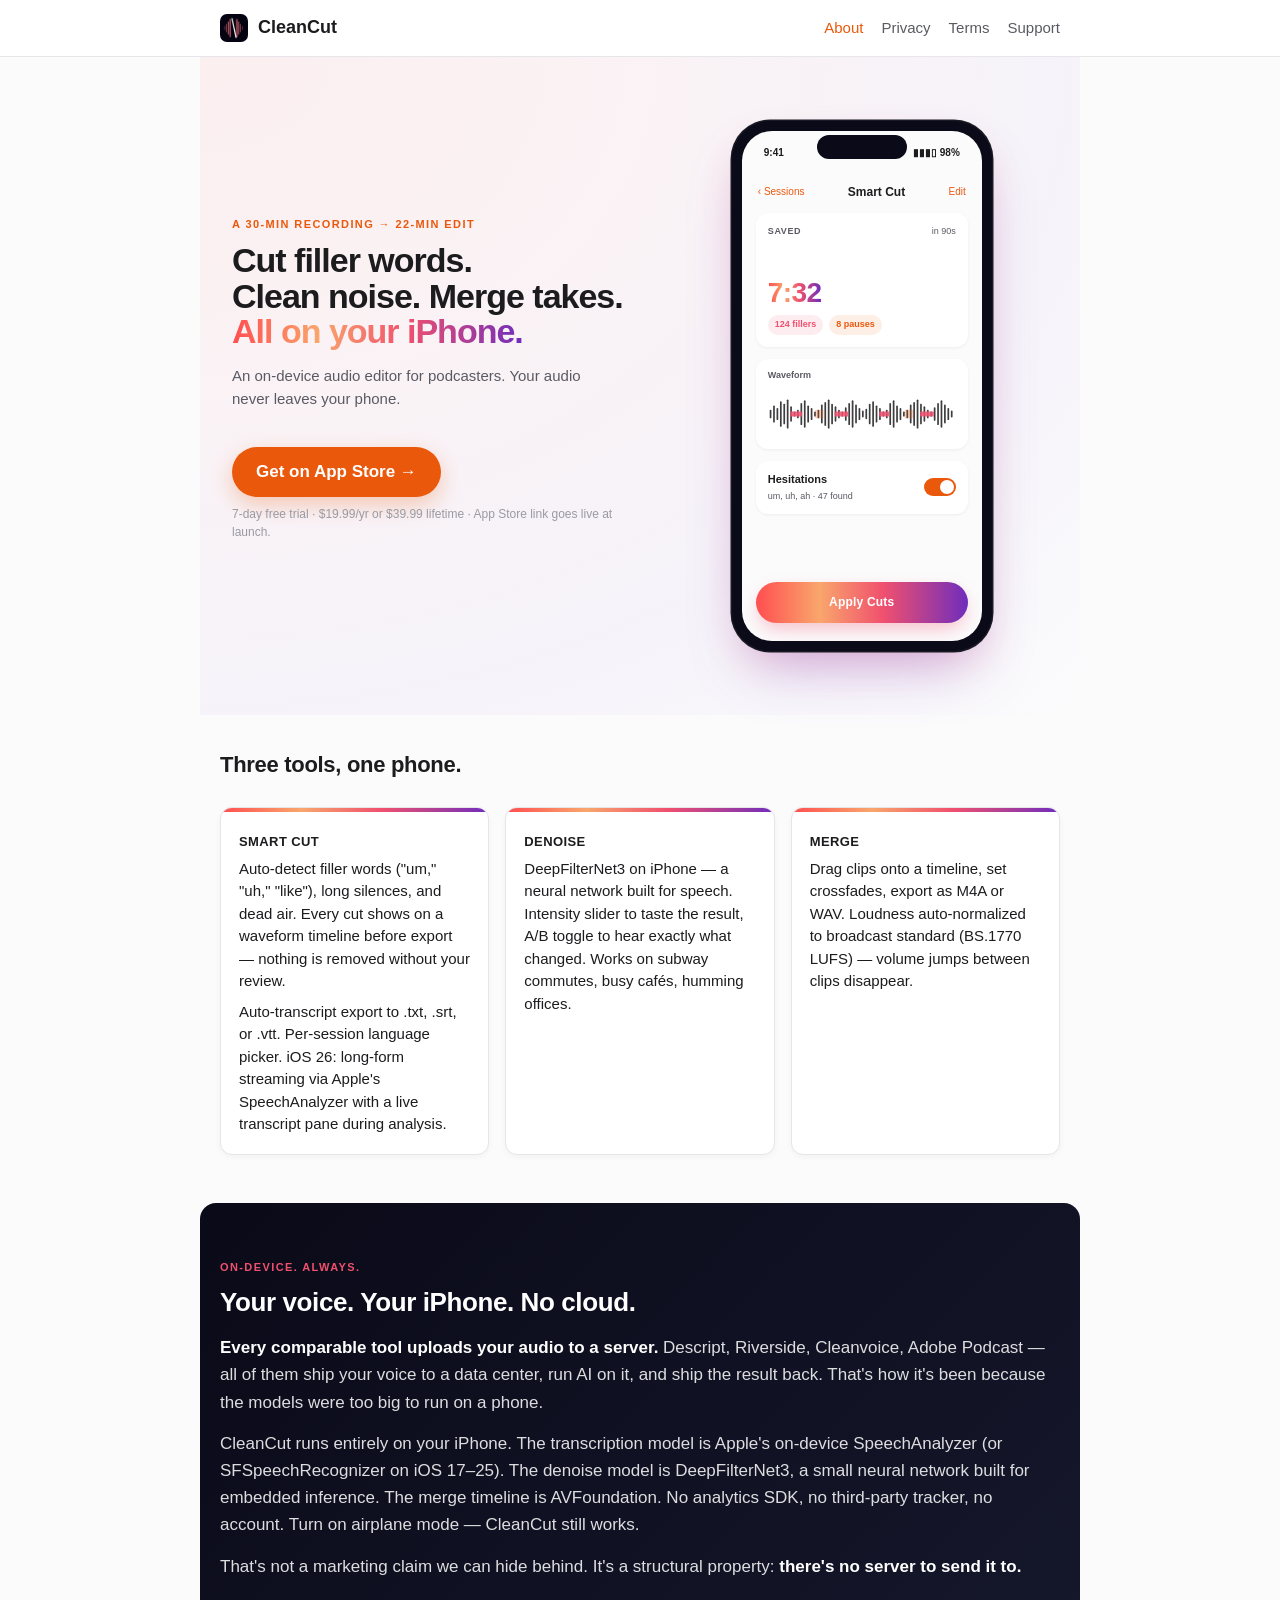
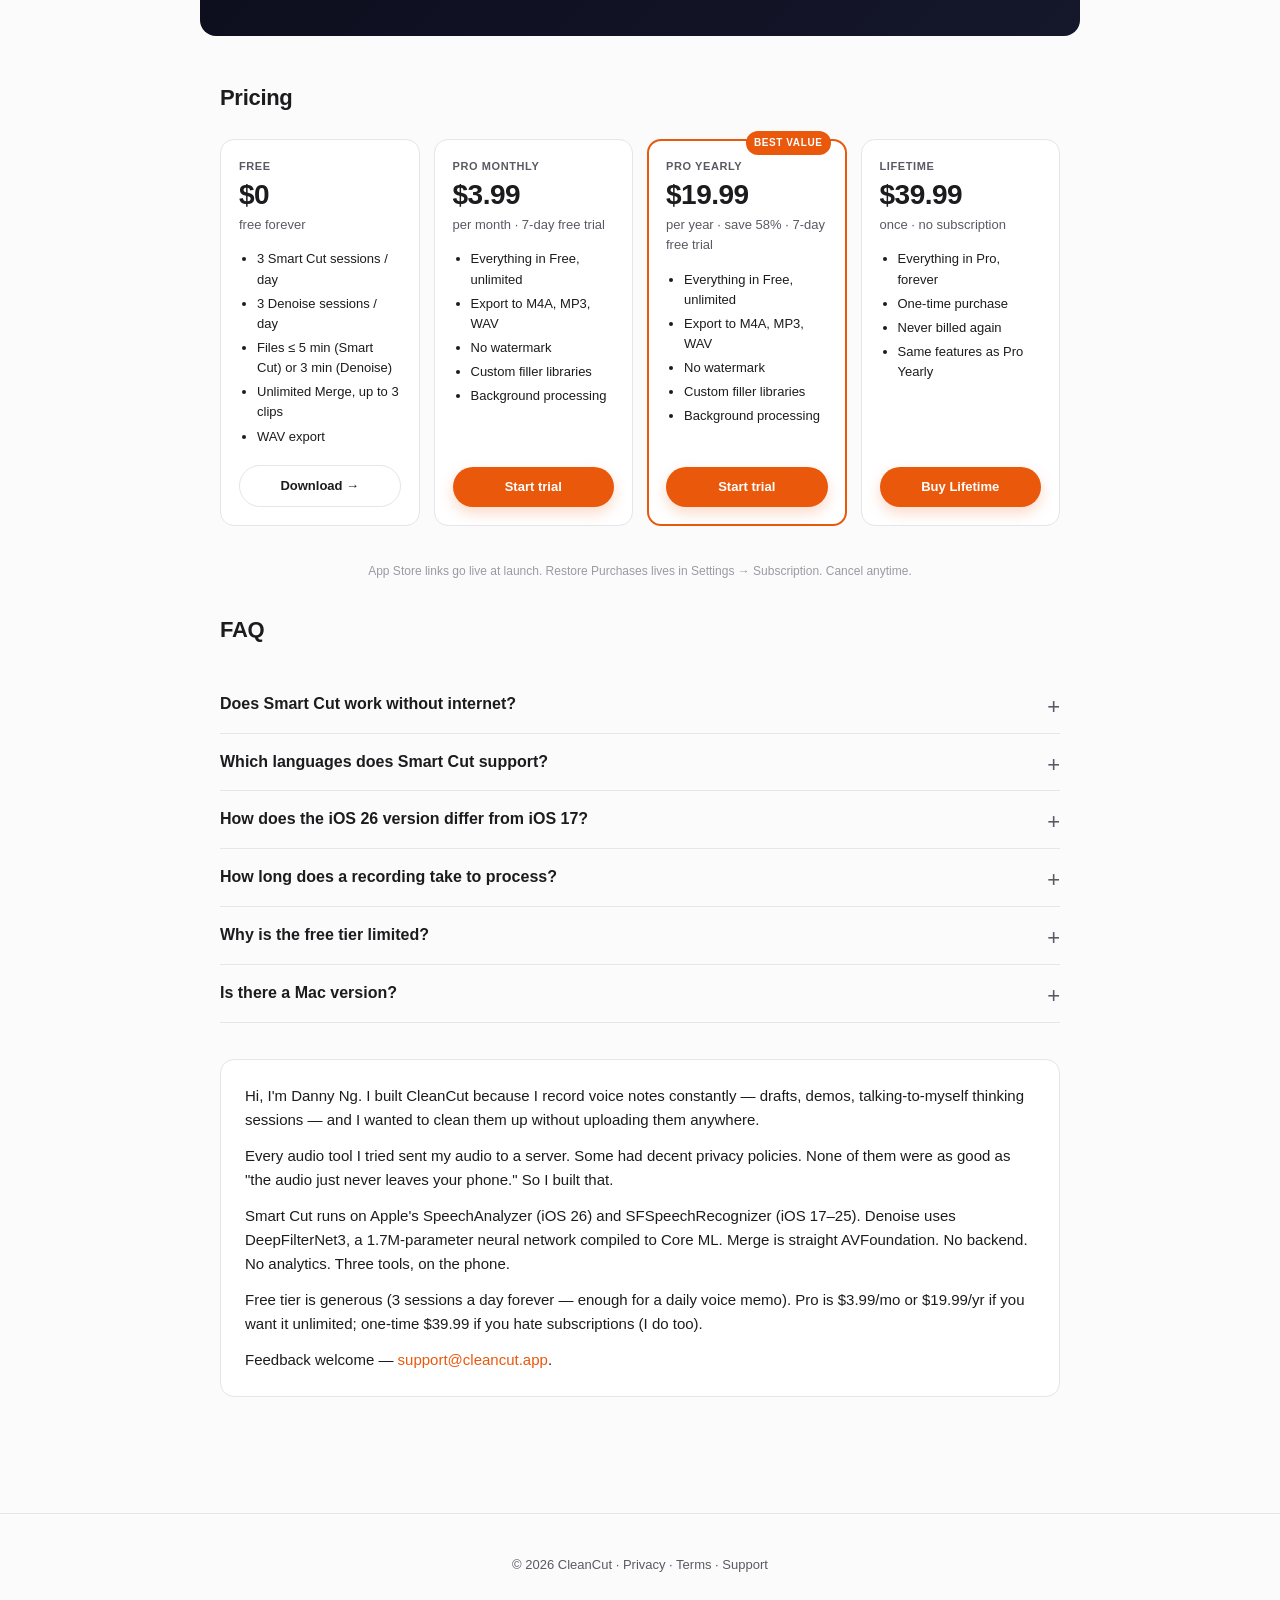
==== index.html @ 45affd08 "add git ignore" ====
<!doctype html>
<html lang="en">
  <head>
    <meta charset="utf-8" />
    <meta name="viewport" content="width=device-width, initial-scale=1" />
    <title>CleanCut — Cut, clean, and merge audio on your iPhone</title>
    <meta
      name="description"
      content="CleanCut is an on-device audio editor for iPhone. Trim filler words, denoise background noise, and merge takes — your audio never leaves the phone."
    />
    <link rel="stylesheet" href="style.css" />
    <link rel="icon" type="image/png" href="cleancut-logo.png" />
    <link rel="apple-touch-icon" href="cleancut-logo.png" />

    <!-- Open Graph -->
    <meta property="og:type" content="website" />
    <meta
      property="og:title"
      content="CleanCut — Cut, clean, and merge audio on your iPhone"
    />
    <meta
      property="og:description"
      content="CleanCut is an on-device audio editor for iPhone. Trim filler words, denoise background noise, and merge takes — your audio never leaves the phone."
    />
    <meta
      property="og:image"
      content="https://datnntqn.github.io/clearcut-legal/cleancut-logo.png"
    />
    <meta
      property="og:url"
      content="https://datnntqn.github.io/clearcut-legal/"
    />

    <!-- Twitter Card -->
    <meta name="twitter:card" content="summary" />
    <meta
      name="twitter:title"
      content="CleanCut — Cut, clean, and merge audio on your iPhone"
    />
    <meta
      name="twitter:description"
      content="CleanCut is an on-device audio editor for iPhone. Trim filler words, denoise background noise, and merge takes — your audio never leaves the phone."
    />
    <meta
      name="twitter:image"
      content="https://datnntqn.github.io/clearcut-legal/cleancut-logo.png"
    />
  </head>
  <body>
    <a class="skip-link" href="#main">Skip to content</a>

    <header class="site">
      <div class="inner">
        <a href="index.html" class="brand">
          <img
            src="cleancut-logo.png"
            alt="CleanCut"
            class="brand-mark"
            width="28"
            height="28"
          />
          <span>CleanCut</span>
        </a>
        <nav class="site">
          <a href="index.html" class="active">About</a>
          <a href="privacy.html">Privacy</a>
          <a href="terms.html">Terms</a>
          <a href="support.html">Support</a>
        </nav>
      </div>
    </header>

    <main id="main">
      <!-- ======================================================== -->
      <!-- Section 2: Hero with phone-frame                          -->
      <!-- ======================================================== -->
      <section class="hero">
        <div class="hero-text">
          <div class="hero-eyebrow">A 30-min recording → 22-min edit</div>
          <h1 class="hero-headline">
            Cut filler words.<br />
            Clean noise. Merge takes.<br />
            <span class="ai-gradient-text">All on your iPhone.</span>
          </h1>
          <p class="hero-lede">
            An on-device audio editor for podcasters. Your audio never leaves
            your phone.
          </p>
          <a class="cta" href="#">Get on App Store →</a>
          <p class="cta-disclaimer">
            7-day free trial · $19.99/yr or $39.99 lifetime · App Store link
            goes live at launch.
          </p>
        </div>

        <div class="hero-phone-wrap">
          <div class="phone-frame">
            <div class="phone-notch"></div>
            <div class="phone-screen">
              <div class="phone-status">
                <span>9:41</span>
                <span>▮▮▮▯ 98%</span>
              </div>
              <div class="phone-nav">
                <span class="back">‹ Sessions</span>
                <span class="title">Smart Cut</span>
                <span class="edit">Edit</span>
              </div>

              <div class="phone-card summary">
                <div class="row">
                  <span class="label">Saved</span>
                  <span class="meta">in 90s</span>
                </div>
                <div class="big-num">
                  <span class="ai-gradient-text">7:32</span>
                </div>
                <div class="phone-chips">
                  <span class="chip chip-ai">124 fillers</span>
                  <span class="chip chip-action">8 pauses</span>
                </div>
              </div>

              <div class="phone-card">
                <div class="card-label">Waveform</div>
                <svg
                  viewBox="0 0 220 50"
                  style="width: 100%; height: 50px; display: block"
                >
                  <g fill="#1C1C1E" opacity="0.85">
                    <rect x="2" y="20" width="2" height="10" rx="1" />
                    <rect x="6" y="15" width="2" height="20" rx="1" />
                    <rect x="10" y="18" width="2" height="14" rx="1" />
                    <rect x="14" y="10" width="2" height="30" rx="1" />
                    <rect x="18" y="13" width="2" height="24" rx="1" />
                    <rect x="22" y="8" width="2" height="34" rx="1" />
                    <rect x="26" y="16" width="2" height="18" rx="1" />
                    <rect x="30" y="22" width="2" height="6" rx="1" />
                    <rect x="34" y="20" width="2" height="10" rx="1" />
                    <rect x="38" y="12" width="2" height="26" rx="1" />
                    <rect x="42" y="9" width="2" height="32" rx="1" />
                    <rect x="46" y="15" width="2" height="20" rx="1" />
                    <rect x="50" y="18" width="2" height="14" rx="1" />
                    <rect x="54" y="22" width="2" height="6" rx="1" />
                    <rect x="58" y="20" width="2" height="10" rx="1" />
                    <rect x="62" y="14" width="2" height="22" rx="1" />
                    <rect x="66" y="11" width="2" height="28" rx="1" />
                    <rect x="70" y="8" width="2" height="34" rx="1" />
                    <rect x="74" y="13" width="2" height="24" rx="1" />
                    <rect x="78" y="16" width="2" height="18" rx="1" />
                    <rect x="82" y="20" width="2" height="10" rx="1" />
                    <rect x="86" y="22" width="2" height="6" rx="1" />
                    <rect x="90" y="17" width="2" height="16" rx="1" />
                    <rect x="94" y="12" width="2" height="26" rx="1" />
                    <rect x="98" y="9" width="2" height="32" rx="1" />
                    <rect x="102" y="14" width="2" height="22" rx="1" />
                    <rect x="106" y="18" width="2" height="14" rx="1" />
                    <rect x="110" y="21" width="2" height="8" rx="1" />
                    <rect x="114" y="19" width="2" height="12" rx="1" />
                    <rect x="118" y="13" width="2" height="24" rx="1" />
                    <rect x="122" y="10" width="2" height="30" rx="1" />
                    <rect x="126" y="15" width="2" height="20" rx="1" />
                    <rect x="130" y="18" width="2" height="14" rx="1" />
                    <rect x="134" y="22" width="2" height="6" rx="1" />
                    <rect x="138" y="20" width="2" height="10" rx="1" />
                    <rect x="142" y="12" width="2" height="26" rx="1" />
                    <rect x="146" y="9" width="2" height="32" rx="1" />
                    <rect x="150" y="15" width="2" height="20" rx="1" />
                    <rect x="154" y="18" width="2" height="14" rx="1" />
                    <rect x="158" y="22" width="2" height="6" rx="1" />
                    <rect x="162" y="20" width="2" height="10" rx="1" />
                    <rect x="166" y="14" width="2" height="22" rx="1" />
                    <rect x="170" y="11" width="2" height="28" rx="1" />
                    <rect x="174" y="8" width="2" height="34" rx="1" />
                    <rect x="178" y="13" width="2" height="24" rx="1" />
                    <rect x="182" y="16" width="2" height="18" rx="1" />
                    <rect x="186" y="20" width="2" height="10" rx="1" />
                    <rect x="190" y="22" width="2" height="6" rx="1" />
                    <rect x="194" y="17" width="2" height="16" rx="1" />
                    <rect x="198" y="12" width="2" height="26" rx="1" />
                    <rect x="202" y="9" width="2" height="32" rx="1" />
                    <rect x="206" y="14" width="2" height="22" rx="1" />
                    <rect x="210" y="18" width="2" height="14" rx="1" />
                    <rect x="214" y="21" width="2" height="8" rx="1" />
                  </g>
                  <rect
                    x="26"
                    y="22"
                    width="14"
                    height="6"
                    fill="#F0506E"
                    opacity="0.85"
                    rx="1"
                  />
                  <rect
                    x="78"
                    y="22"
                    width="16"
                    height="6"
                    fill="#F0506E"
                    opacity="0.85"
                    rx="1"
                  />
                  <rect
                    x="130"
                    y="22"
                    width="12"
                    height="6"
                    fill="#F0506E"
                    opacity="0.85"
                    rx="1"
                  />
                  <rect
                    x="178"
                    y="22"
                    width="16"
                    height="6"
                    fill="#F0506E"
                    opacity="0.85"
                    rx="1"
                  />
                  <rect
                    x="55"
                    y="20"
                    width="10"
                    height="10"
                    fill="#EA580C"
                    opacity="0.25"
                    rx="1"
                  />
                  <rect
                    x="160"
                    y="20"
                    width="10"
                    height="10"
                    fill="#EA580C"
                    opacity="0.25"
                    rx="1"
                  />
                </svg>
              </div>

              <div class="phone-card category">
                <div>
                  <div class="cat-title">Hesitations</div>
                  <div class="cat-sub">um, uh, ah · 47 found</div>
                </div>
                <div class="toggle"></div>
              </div>

              <div class="phone-cta ai-gradient-bg">Apply Cuts</div>
            </div>
          </div>
        </div>
      </section>

      <!-- ======================================================== -->
      <!-- Section 3: Three feature cards                            -->
      <!-- ======================================================== -->
      <h2>Three tools, one phone.</h2>
      <div class="cards">
        <div class="card">
          <h3>Smart Cut</h3>
          <p>
            Auto-detect filler words ("um," "uh," "like"), long silences, and
            dead air. Every cut shows on a waveform timeline before export —
            nothing is removed without your review.
          </p>
          <p>
            Auto-transcript export to .txt, .srt, or .vtt. Per-session language
            picker. iOS 26: long-form streaming via Apple's SpeechAnalyzer with
            a live transcript pane during analysis.
          </p>
        </div>
        <div class="card">
          <h3>Denoise</h3>
          <p>
            DeepFilterNet3 on iPhone — a neural network built for speech.
            Intensity slider to taste the result, A/B toggle to hear exactly
            what changed. Works on subway commutes, busy cafés, humming offices.
          </p>
        </div>
        <div class="card">
          <h3>Merge</h3>
          <p>
            Drag clips onto a timeline, set crossfades, export as M4A or WAV.
            Loudness auto-normalized to broadcast standard (BS.1770 LUFS) —
            volume jumps between clips disappear.
          </p>
        </div>
      </div>

      <!-- ======================================================== -->
      <!-- Section 4: Privacy moat (dark strip)                      -->
      <!-- ======================================================== -->
      <section class="moat">
        <div class="moat-eyebrow">On-device. Always.</div>
        <h2>Your voice. Your iPhone. No cloud.</h2>
        <p>
          <em>Every comparable tool uploads your audio to a server.</em>
          Descript, Riverside, Cleanvoice, Adobe Podcast — all of them ship your
          voice to a data center, run AI on it, and ship the result back. That's
          how it's been because the models were too big to run on a phone.
        </p>
        <p>
          CleanCut runs entirely on your iPhone. The transcription model is
          Apple's on-device SpeechAnalyzer (or SFSpeechRecognizer on iOS 17–25).
          The denoise model is DeepFilterNet3, a small neural network built for
          embedded inference. The merge timeline is AVFoundation. No analytics
          SDK, no third-party tracker, no account. Turn on airplane mode —
          CleanCut still works.
        </p>
        <p>
          That's not a marketing claim we can hide behind. It's a structural
          property: <em>there's no server to send it to.</em>
        </p>
      </section>

      <!-- ======================================================== -->
      <!-- Section 5: Pricing (4-card grid)                          -->
      <!-- ======================================================== -->
      <h2>Pricing</h2>
      <div class="pricing">
        <div class="tier-card">
          <div class="tier-label">Free</div>
          <div class="tier-price">$0</div>
          <div class="tier-period">free forever</div>
          <ul>
            <li>3 Smart Cut sessions / day</li>
            <li>3 Denoise sessions / day</li>
            <li>Files ≤ 5 min (Smart Cut) or 3 min (Denoise)</li>
            <li>Unlimited Merge, up to 3 clips</li>
            <li>WAV export</li>
          </ul>
          <a class="cta-ghost" href="#">Download →</a>
        </div>

        <div class="tier-card">
          <div class="tier-label">Pro Monthly</div>
          <div class="tier-price">$3.99</div>
          <div class="tier-period">per month · 7-day free trial</div>
          <ul>
            <li>Everything in Free, unlimited</li>
            <li>Export to M4A, MP3, WAV</li>
            <li>No watermark</li>
            <li>Custom filler libraries</li>
            <li>Background processing</li>
          </ul>
          <a class="cta" href="#">Start trial</a>
        </div>

        <div class="tier-card highlighted">
          <div class="ribbon">Best Value</div>
          <div class="tier-label">Pro Yearly</div>
          <div class="tier-price">$19.99</div>
          <div class="tier-period">per year · save 58% · 7-day free trial</div>
          <ul>
            <li>Everything in Free, unlimited</li>
            <li>Export to M4A, MP3, WAV</li>
            <li>No watermark</li>
            <li>Custom filler libraries</li>
            <li>Background processing</li>
          </ul>
          <a class="cta" href="#">Start trial</a>
        </div>

        <div class="tier-card">
          <div class="tier-label">Lifetime</div>
          <div class="tier-price">$39.99</div>
          <div class="tier-period">once · no subscription</div>
          <ul>
            <li>Everything in Pro, forever</li>
            <li>One-time purchase</li>
            <li>Never billed again</li>
            <li>Same features as Pro Yearly</li>
          </ul>
          <a class="cta" href="#">Buy Lifetime</a>
        </div>
      </div>
      <p class="cta-disclaimer" style="text-align: center; margin-top: 8px">
        App Store links go live at launch. Restore Purchases lives in Settings →
        Subscription. Cancel anytime.
      </p>

      <!-- ======================================================== -->
      <!-- Section 6: FAQ                                            -->
      <!-- ======================================================== -->
      <h2>FAQ</h2>
      <div class="faq">
        <details>
          <summary>Does Smart Cut work without internet?</summary>
          <p>
            Yes. Both Smart Cut (transcription) and Denoise run on-device. You
            can put your phone in airplane mode and CleanCut works.
          </p>
        </details>
        <details>
          <summary>Which languages does Smart Cut support?</summary>
          <p>
            Whatever your iPhone's Speech framework supports — typically
            English, Spanish, Portuguese, French, German, Italian, Japanese,
            Korean, Chinese, and ~20 more. You pick a language per session. No
            bilingual auto-detect at launch (single language per recording).
          </p>
        </details>
        <details>
          <summary>How does the iOS 26 version differ from iOS 17?</summary>
          <p>
            iOS 26 uses Apple's new SpeechAnalyzer for long-form streaming with
            a live transcript pane that updates as the analysis runs. iOS 17–25
            uses SFSpeechRecognizer in 30-second chunks — same accuracy, just
            shown as a progress bar instead of streaming text.
          </p>
        </details>
        <details>
          <summary>How long does a recording take to process?</summary>
          <p>
            Roughly 2.5× faster than real time on iPhone 15 Pro and newer. A
            30-minute recording takes ~12 minutes of foreground processing, or
            you can hit "Run in BG" and lock your phone.
          </p>
        </details>
        <details>
          <summary>Why is the free tier limited?</summary>
          <p>
            The free tier covers a daily voice memo (3 Smart Cut + 3 Denoise
            sessions a day, ≤5 min each). Beyond that, the on-device models use
            real CPU/battery, so the economics need to net out. Pro is the
            unlock for unlimited processing.
          </p>
        </details>
        <details>
          <summary>Is there a Mac version?</summary>
          <p>
            Not at launch. The on-device models are tuned for iPhone first.
            macOS Catalyst is on the roadmap but not v1.x.
          </p>
        </details>
      </div>

      <!-- ======================================================== -->
      <!-- Section 7: Founder note                                   -->
      <!-- ======================================================== -->
      <div class="founder">
        <p>
          Hi, I'm Danny Ng. I built CleanCut because I record voice notes
          constantly — drafts, demos, talking-to-myself thinking sessions — and
          I wanted to clean them up without uploading them anywhere.
        </p>
        <p>
          Every audio tool I tried sent my audio to a server. Some had decent
          privacy policies. None of them were as good as "the audio just never
          leaves your phone." So I built that.
        </p>
        <p>
          Smart Cut runs on Apple's SpeechAnalyzer (iOS 26) and
          SFSpeechRecognizer (iOS 17–25). Denoise uses DeepFilterNet3, a
          1.7M-parameter neural network compiled to Core ML. Merge is straight
          AVFoundation. No backend. No analytics. Three tools, on the phone.
        </p>
        <p>
          Free tier is generous (3 sessions a day forever — enough for a daily
          voice memo). Pro is $3.99/mo or $19.99/yr if you want it unlimited;
          one-time $39.99 if you hate subscriptions (I do too).
        </p>
        <p>
          Feedback welcome —
          <a href="mailto:support@cleancut.app">support@cleancut.app</a>.
        </p>
      </div>
    </main>

    <footer class="site">
      <p>
        &copy; 2026 CleanCut · <a href="privacy.html">Privacy</a> ·
        <a href="terms.html">Terms</a> · <a href="support.html">Support</a>
      </p>
    </footer>
  </body>
</html>
---- style.css ----
:root {
  /* Brand — v1.1 fire palette */
  --action: #EA580C;           /* Burnt orange — chrome, nav, primary CTAs */
  --action-hover: #c2470a;     /* Burnt orange, darker, for hover */
  --ai: #F0506E;               /* Magenta — AI moments, flat single color */
  --ai-grad-1: #FF4E50;        /* Ember red */
  --ai-grad-2: #F9A66C;        /* Ember orange */
  --ai-grad-3: #F0506E;        /* Magenta */
  --ai-grad-4: #6F2DBD;        /* Deep violet */

  /* Surfaces */
  --bg: #FBFBFC;
  --bg-soft: #ffffff;
  --bg-dark: #0A0A18;
  --bg-dark-card: #15172B;

  /* Text */
  --text: #1C1C1E;
  --text-soft: #5a5a63;
  --text-dim: #9a9aa3;

  --border: #e5e5ea;

  /* Layout */
  --max: 880px;
}

* { box-sizing: border-box; }

html, body {
  margin: 0;
  padding: 0;
  background: var(--bg);
  color: var(--text);
  font-family: -apple-system, BlinkMacSystemFont, "SF Pro Text", "Segoe UI", Roboto, "Helvetica Neue", Arial, sans-serif;
  font-size: 17px;
  line-height: 1.55;
  -webkit-font-smoothing: antialiased;
}

a { color: var(--action); text-decoration: none; }
a:hover { text-decoration: underline; }

/* Skip-to-content link, visually hidden until focused */
.skip-link {
  position: absolute;
  left: -9999px;
  top: 0;
  padding: 8px 12px;
  background: var(--text);
  color: #fff;
  z-index: 100;
}
.skip-link:focus { left: 8px; top: 8px; }

/* Header / nav */
header.site {
  border-bottom: 1px solid var(--border);
  background: rgba(255, 255, 255, 0.92);
  backdrop-filter: blur(6px);
  -webkit-backdrop-filter: blur(6px);
  position: sticky;
  top: 0;
  z-index: 10;
}

header.site .inner {
  max-width: var(--max);
  margin: 0 auto;
  padding: 14px 20px;
  display: flex;
  align-items: center;
  gap: 18px;
  flex-wrap: wrap;
}

.brand {
  display: flex;
  align-items: center;
  gap: 10px;
  font-weight: 700;
  font-size: 18px;
  color: var(--text);
}

/* Brand mark is now an <img>, not a span with gradient background */
.brand-mark {
  width: 28px;
  height: 28px;
  border-radius: 7px;
  display: inline-block;
  object-fit: cover;
}

nav.site {
  display: flex;
  gap: 18px;
  margin-left: auto;
  font-size: 15px;
}

nav.site a {
  color: var(--text-soft);
  font-weight: 500;
}

nav.site a.active,
nav.site a:hover {
  color: var(--action);
  text-decoration: none;
}

/* Main content */
main {
  max-width: var(--max);
  margin: 0 auto;
  padding: 40px 20px 80px;
}

main h1 {
  font-size: 34px;
  line-height: 1.15;
  margin: 0 0 8px;
  letter-spacing: -0.5px;
}

main h2 {
  font-size: 22px;
  line-height: 1.25;
  margin: 36px 0 8px;
  letter-spacing: -0.3px;
}

main h3 { font-size: 18px; margin: 24px 0 4px; }
main p { margin: 0 0 14px; }
main ul { padding-left: 22px; margin: 0 0 14px; }
main li { margin-bottom: 6px; }
main strong { font-weight: 700; }

.lede {
  color: var(--text-soft);
  font-size: 19px;
  margin-bottom: 28px;
}

.meta {
  color: var(--text-soft);
  font-size: 14px;
  margin-bottom: 36px;
}

/* Feature card grid — used by index.html only */
.cards {
  display: grid;
  gap: 16px;
  grid-template-columns: 1fr;
  margin: 28px 0 36px;
}

@media (min-width: 720px) {
  .cards { grid-template-columns: 1fr 1fr 1fr; }
}

.card {
  background: var(--bg-soft);
  border: 1px solid var(--border);
  border-radius: 12px;
  padding: 18px;
  box-shadow: 0 2px 6px rgba(0, 0, 0, 0.04);
  position: relative;
  overflow: hidden;
}

.card::before {
  content: "";
  position: absolute;
  top: 0; left: 0; right: 0;
  height: 4px;
  background: linear-gradient(90deg, var(--ai-grad-1) 0%, var(--ai-grad-2) 30%, var(--ai-grad-3) 60%, var(--ai-grad-4) 100%);
}

.card h3 {
  margin: 6px 0 6px;
  font-size: 13px;
  letter-spacing: 0.4px;
  text-transform: uppercase;
  color: var(--text);
  font-weight: 700;
}

.card p {
  margin: 0 0 8px;
  font-size: 15px;
  color: var(--text);
  line-height: 1.5;
}

.card p:last-child { margin-bottom: 0; }

/* Callout (used by legal pages and pricing footnotes) */
.callout {
  border-left: 3px solid var(--ai);
  background: var(--bg-soft);
  padding: 14px 18px;
  border-radius: 0 8px 8px 0;
  margin: 24px 0;
  font-size: 15px;
}

/* CTAs */
.cta {
  display: inline-block;
  background: var(--action);
  color: #fff;
  padding: 12px 24px;
  border-radius: 999px;
  font-weight: 600;
  margin-top: 16px;
  box-shadow: 0 8px 22px rgba(234, 88, 12, 0.28);
}

.cta:hover { text-decoration: none; background: var(--action-hover); }

.cta-ghost {
  display: inline-block;
  background: transparent;
  color: var(--text);
  border: 1.5px solid var(--border);
  padding: 10px 22px;
  border-radius: 999px;
  font-weight: 600;
  margin-top: 16px;
}

.cta-ghost:hover { text-decoration: none; border-color: var(--action); color: var(--action); }

.cta-disclaimer {
  font-size: 12px;
  color: var(--text-dim);
  margin-top: 8px;
}

/* Fire-gradient utilities — used by hero text accent + phone-frame */
.ai-gradient-text {
  background: linear-gradient(90deg, var(--ai-grad-1) 0%, var(--ai-grad-2) 30%, var(--ai-grad-3) 60%, var(--ai-grad-4) 100%);
  -webkit-background-clip: text;
  -webkit-text-fill-color: transparent;
  background-clip: text;
}

.ai-gradient-bg {
  background: linear-gradient(90deg, var(--ai-grad-1) 0%, var(--ai-grad-2) 30%, var(--ai-grad-3) 60%, var(--ai-grad-4) 100%);
}

/* Footer */
footer.site {
  border-top: 1px solid var(--border);
  padding: 28px 20px 40px;
  text-align: center;
  color: var(--text-soft);
  font-size: 13px;
}

footer.site a { color: var(--text-soft); }
footer.site a:hover { color: var(--action); }

/* ====================================================================
   index.html-only styles — hero, privacy-moat, pricing, FAQ, founder
   ==================================================================== */

/* Hero */
.hero {
  padding: 48px 20px;
  background: radial-gradient(ellipse at top left,
    rgba(255, 78, 80, 0.07) 0%,
    rgba(240, 80, 110, 0.05) 35%,
    rgba(111, 45, 189, 0.04) 70%,
    rgba(255, 255, 255, 0) 100%);
  margin: -40px -20px 36px;
  display: grid;
  grid-template-columns: 1fr;
  gap: 32px;
  align-items: center;
}

@media (min-width: 720px) {
  .hero { grid-template-columns: 1.05fr 0.95fr; padding: 64px 32px; }
}

.hero-eyebrow {
  font-size: 11px;
  color: var(--action);
  font-weight: 700;
  text-transform: uppercase;
  letter-spacing: 1.4px;
  margin-bottom: 10px;
}

.hero-headline {
  font-size: 34px;
  line-height: 1.05;
  letter-spacing: -1px;
  margin: 0 0 14px;
  color: var(--text);
  font-weight: 800;
}

.hero-lede {
  font-size: 15px;
  color: var(--text-soft);
  margin: 0 0 20px;
  line-height: 1.55;
  max-width: 380px;
}

.hero-phone-wrap {
  display: flex;
  justify-content: center;
}

/* Phone frame */
.phone-frame {
  width: 220px;
  height: 450px;
  background: var(--bg-dark);
  border-radius: 38px;
  padding: 10px;
  box-shadow:
    0 0 0 1.5px #1a1a24,
    0 30px 60px -20px rgba(111, 45, 189, 0.35),
    0 18px 40px -10px rgba(255, 78, 80, 0.18);
  position: relative;
}

@media (min-width: 720px) {
  .phone-frame { width: 260px; height: 530px; }
}

.phone-notch {
  position: absolute;
  top: 14px; left: 50%; transform: translateX(-50%);
  width: 90px; height: 24px;
  background: var(--bg-dark);
  border-radius: 999px;
  z-index: 2;
}

.phone-screen {
  width: 100%; height: 100%;
  background: var(--bg);
  border-radius: 30px;
  overflow: hidden;
  position: relative;
  display: flex;
  flex-direction: column;
}

.phone-status {
  padding: 14px 22px 6px;
  display: flex;
  justify-content: space-between;
  font-size: 10px;
  font-weight: 600;
  color: var(--text);
}

.phone-nav {
  padding: 16px 16px 6px;
  display: flex;
  justify-content: space-between;
  align-items: center;
}

.phone-nav .back, .phone-nav .edit { font-size: 10px; color: var(--action); }
.phone-nav .title { font-size: 12px; font-weight: 700; color: var(--text); }

.phone-card {
  margin: 6px 14px;
  padding: 10px 12px;
  background: var(--bg-soft);
  border-radius: 12px;
  box-shadow: 0 1px 3px rgba(0, 0, 0, 0.06);
}

.phone-card.summary { padding: 12px; }
.phone-card.summary .row { display: flex; justify-content: space-between; align-items: baseline; }
.phone-card.summary .row .label { font-size: 9px; color: var(--text-soft); text-transform: uppercase; letter-spacing: 0.6px; font-weight: 600; }
.phone-card.summary .row .meta { font-size: 9px; color: var(--text-soft); }
.phone-card.summary .big-num { font-size: 28px; font-weight: 800; color: var(--text); line-height: 1; margin-top: 4px; letter-spacing: -0.6px; }

.phone-chips { display: flex; gap: 6px; margin-top: 8px; }
.chip { font-size: 9px; padding: 3px 7px; border-radius: 999px; font-weight: 600; }
.chip-ai { background: rgba(240, 80, 110, 0.1); color: var(--ai); }
.chip-action { background: rgba(234, 88, 12, 0.1); color: var(--action); }

.phone-card .card-label { font-size: 9px; color: var(--text-soft); margin-bottom: 6px; font-weight: 600; }

.phone-card.category {
  display: flex;
  justify-content: space-between;
  align-items: center;
}
.phone-card.category .cat-title { font-size: 11px; font-weight: 700; color: var(--text); }
.phone-card.category .cat-sub { font-size: 9px; color: var(--text-soft); margin-top: 2px; }

.toggle { width: 32px; height: 18px; background: var(--action); border-radius: 999px; position: relative; }
.toggle::after { content: ""; position: absolute; right: 2px; top: 2px; width: 14px; height: 14px; background: #fff; border-radius: 50%; }

.phone-cta {
  margin: auto 14px 18px;
  padding: 11px;
  border-radius: 999px;
  text-align: center;
  box-shadow: 0 8px 20px -4px rgba(240, 80, 110, 0.4);
  font-size: 12px;
  color: #fff;
  font-weight: 700;
  letter-spacing: 0.2px;
}

/* Privacy-moat dark strip */
.moat {
  background: linear-gradient(135deg, var(--bg-dark) 0%, var(--bg-dark-card) 100%);
  color: rgba(255, 255, 255, 0.92);
  padding: 56px 20px;
  margin: 48px -20px;
  border-radius: 16px;
}

.moat-eyebrow {
  font-size: 11px;
  color: var(--ai);
  font-weight: 700;
  text-transform: uppercase;
  letter-spacing: 1.4px;
  margin-bottom: 10px;
}

.moat h2 {
  color: #fff;
  font-size: 26px;
  margin: 0 0 16px;
  letter-spacing: -0.4px;
}

.moat p { color: rgba(255, 255, 255, 0.86); margin: 0 0 14px; line-height: 1.6; }
.moat p:last-child { margin-bottom: 0; }
.moat em { font-style: normal; color: #fff; font-weight: 600; }

/* Pricing grid */
.pricing {
  display: grid;
  gap: 14px;
  grid-template-columns: 1fr;
  margin: 28px 0 36px;
}

@media (min-width: 540px) { .pricing { grid-template-columns: 1fr 1fr; } }
@media (min-width: 880px) { .pricing { grid-template-columns: repeat(4, 1fr); } }

.tier-card {
  background: var(--bg-soft);
  border: 1px solid var(--border);
  border-radius: 14px;
  padding: 18px;
  display: flex;
  flex-direction: column;
  position: relative;
}

.tier-card.highlighted {
  border: 2px solid var(--action);
  padding: 17px; /* compensate for 2px border */
}

.tier-card .ribbon {
  position: absolute;
  top: -10px; right: 14px;
  background: var(--action);
  color: #fff;
  font-size: 10px;
  font-weight: 700;
  letter-spacing: 0.6px;
  padding: 4px 8px;
  border-radius: 999px;
  text-transform: uppercase;
}

.tier-label { font-size: 11px; color: var(--text-soft); text-transform: uppercase; letter-spacing: 0.6px; font-weight: 700; margin-bottom: 6px; }
.tier-price { font-size: 28px; font-weight: 800; color: var(--text); letter-spacing: -0.5px; line-height: 1; }
.tier-period { font-size: 13px; color: var(--text-soft); margin: 6px 0 14px; }
.tier-card ul { padding-left: 18px; margin: 0 0 14px; font-size: 13px; color: var(--text); }
.tier-card li { margin-bottom: 4px; }
.tier-card .cta, .tier-card .cta-ghost { margin-top: auto; text-align: center; padding: 10px 0; font-size: 13px; box-shadow: none; }
.tier-card .cta { box-shadow: 0 6px 14px rgba(234, 88, 12, 0.22); }

/* FAQ */
.faq { margin: 32px 0; }

.faq details {
  border-bottom: 1px solid var(--border);
}

.faq summary {
  cursor: pointer;
  font-weight: 600;
  color: var(--text);
  padding: 16px 0;
  font-size: 16px;
  list-style: none;
  position: relative;
  padding-right: 32px;
}

.faq summary::-webkit-details-marker { display: none; }

.faq summary::after {
  content: "+";
  position: absolute;
  right: 0;
  top: 14px;
  font-size: 22px;
  font-weight: 400;
  color: var(--text-soft);
  transition: transform 0.2s;
}

.faq details[open] summary::after {
  content: "×";
  font-size: 26px;
  top: 11px;
}

.faq details p {
  padding: 0 16px 16px 0;
  color: var(--text-soft);
  margin: 0;
}

/* Founder note */
.founder {
  background: var(--bg-soft);
  border: 1px solid var(--border);
  border-radius: 14px;
  padding: 24px;
  margin: 36px 0;
}

.founder p { margin: 0 0 12px; font-size: 15px; color: var(--text); line-height: 1.6; }
.founder p:last-child { margin-bottom: 0; }
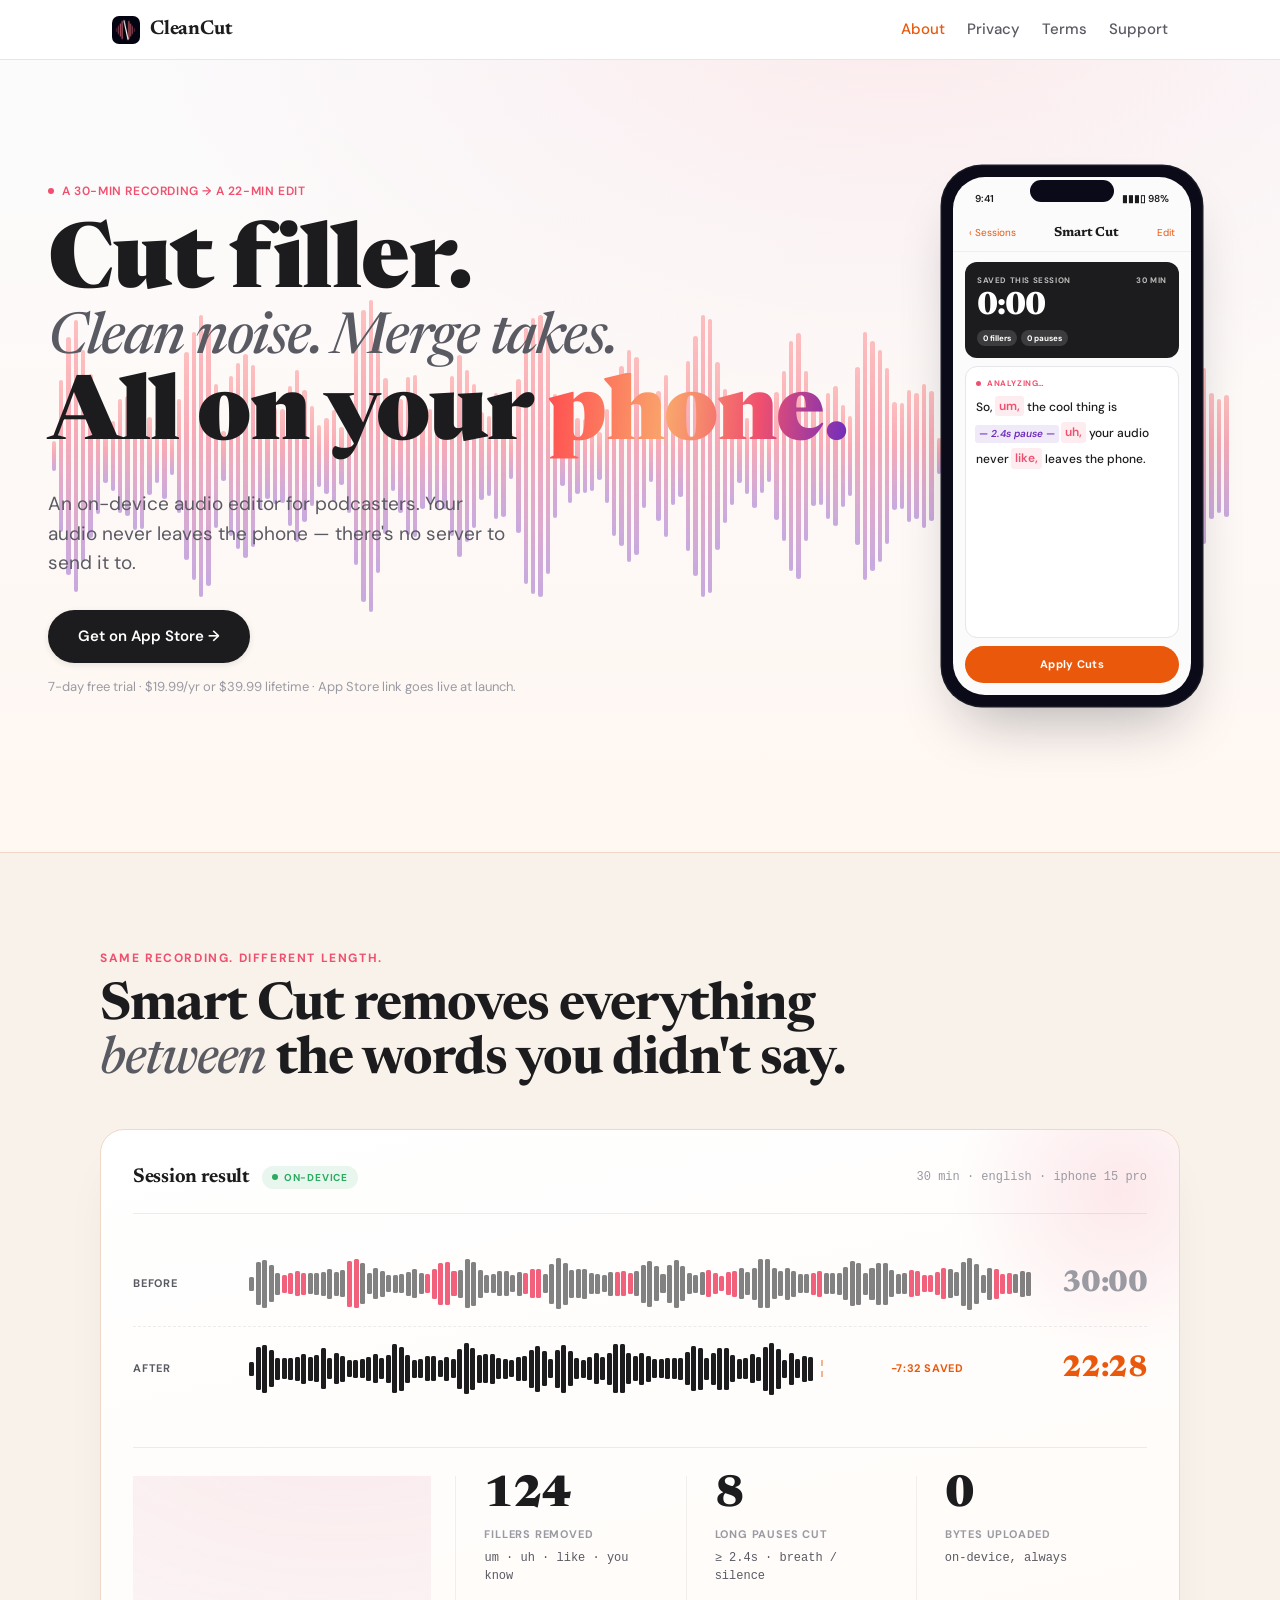
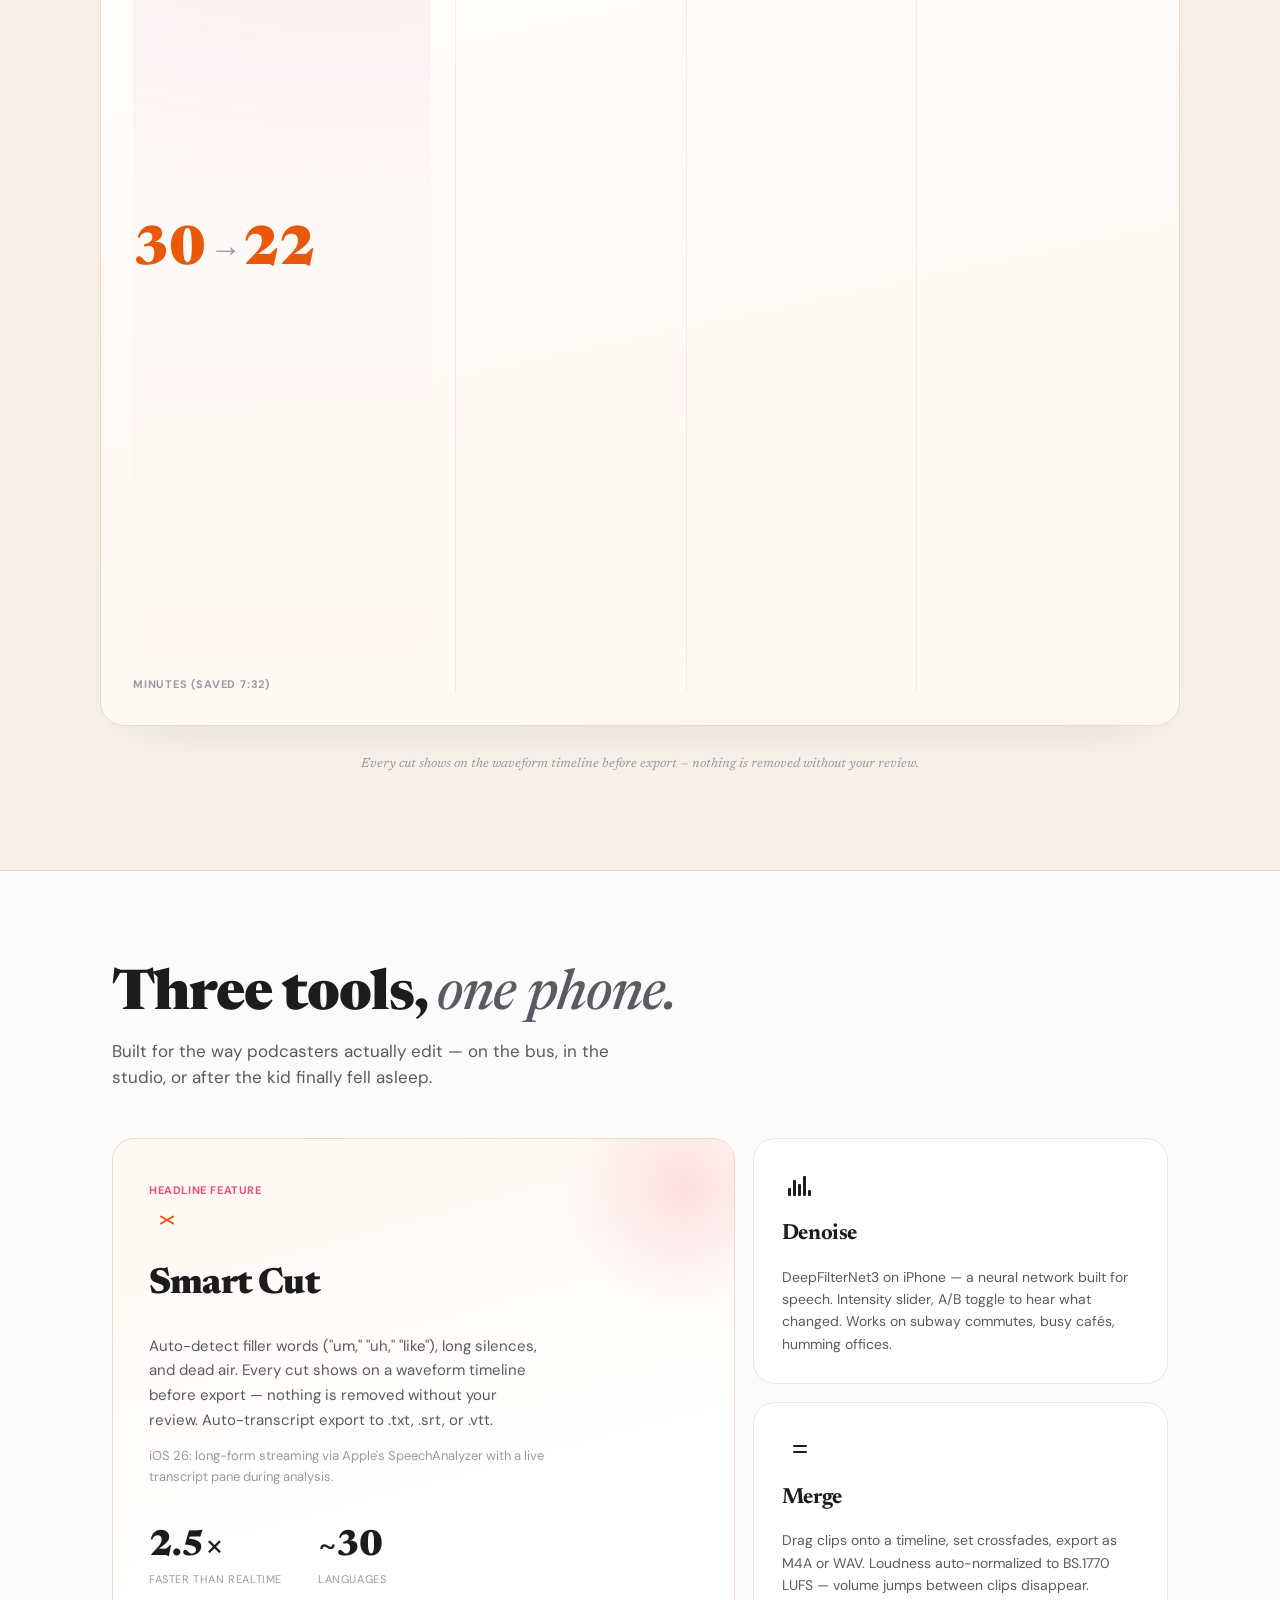
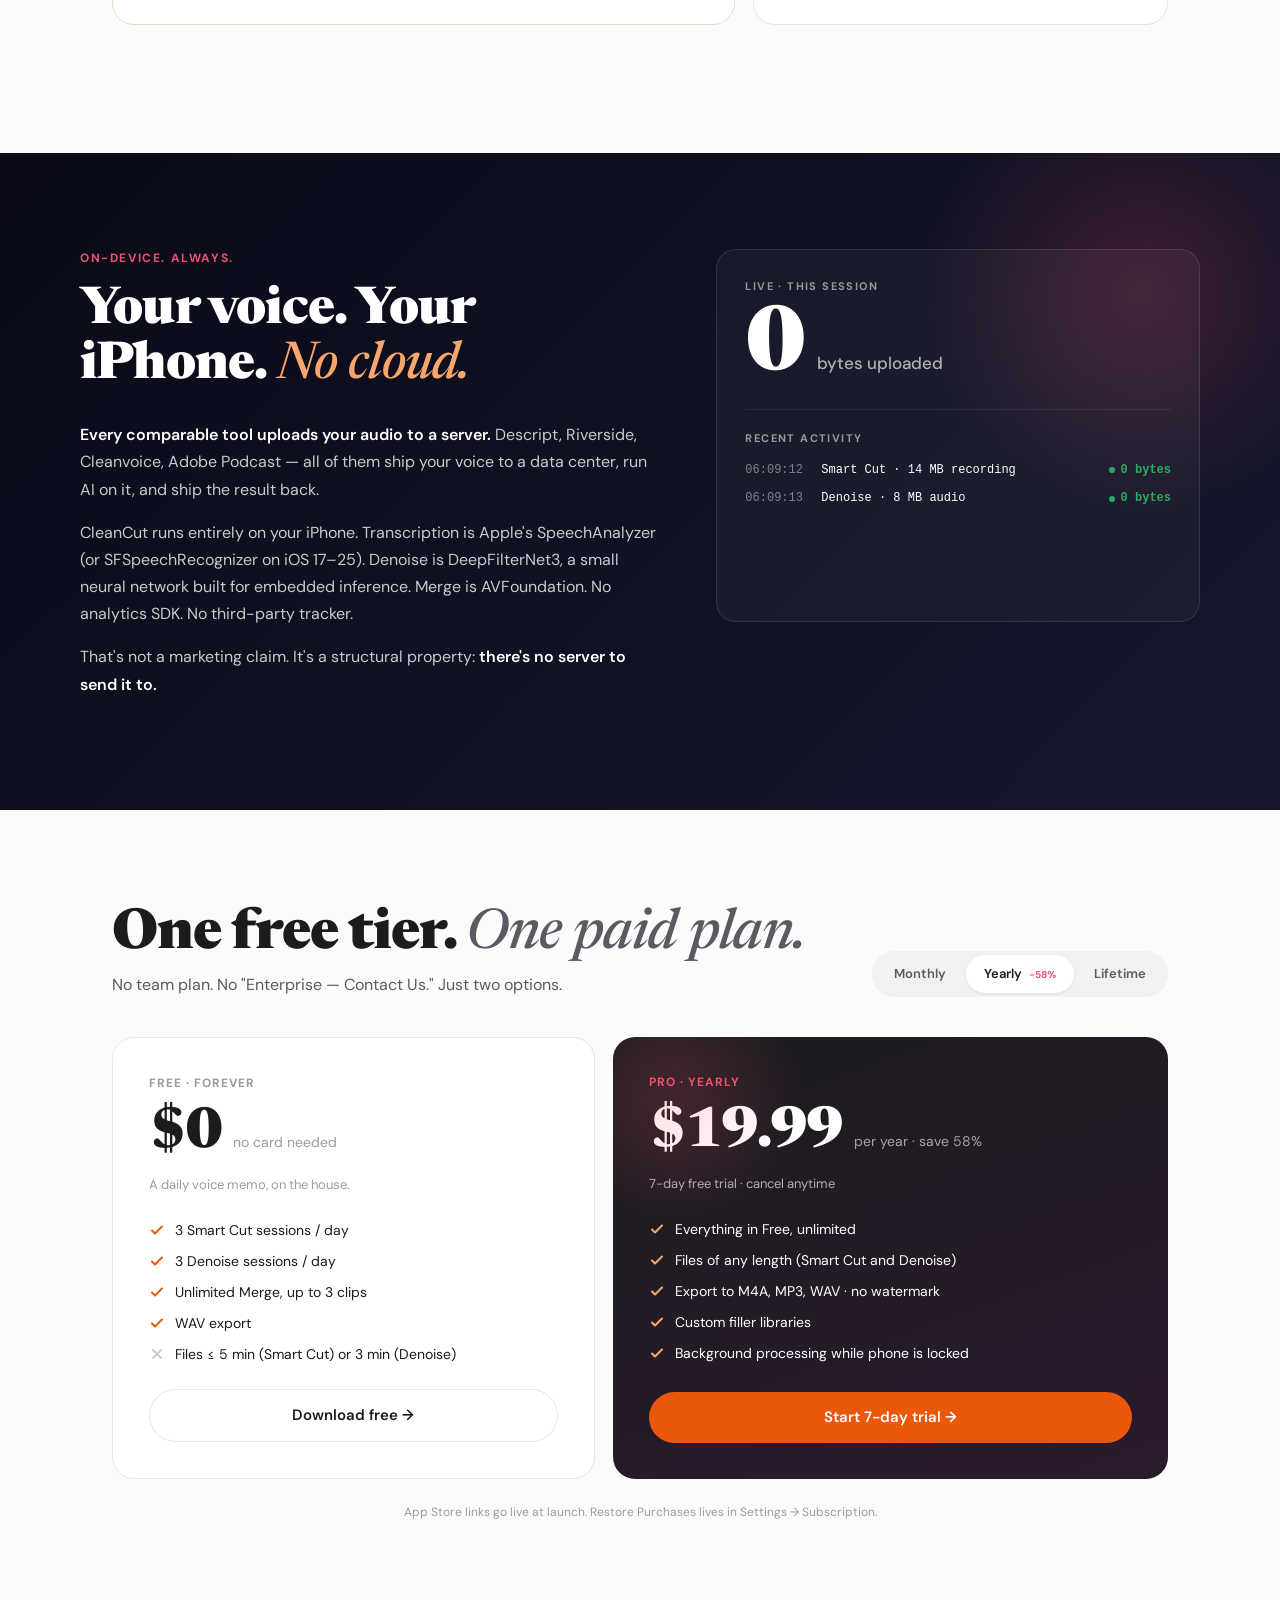
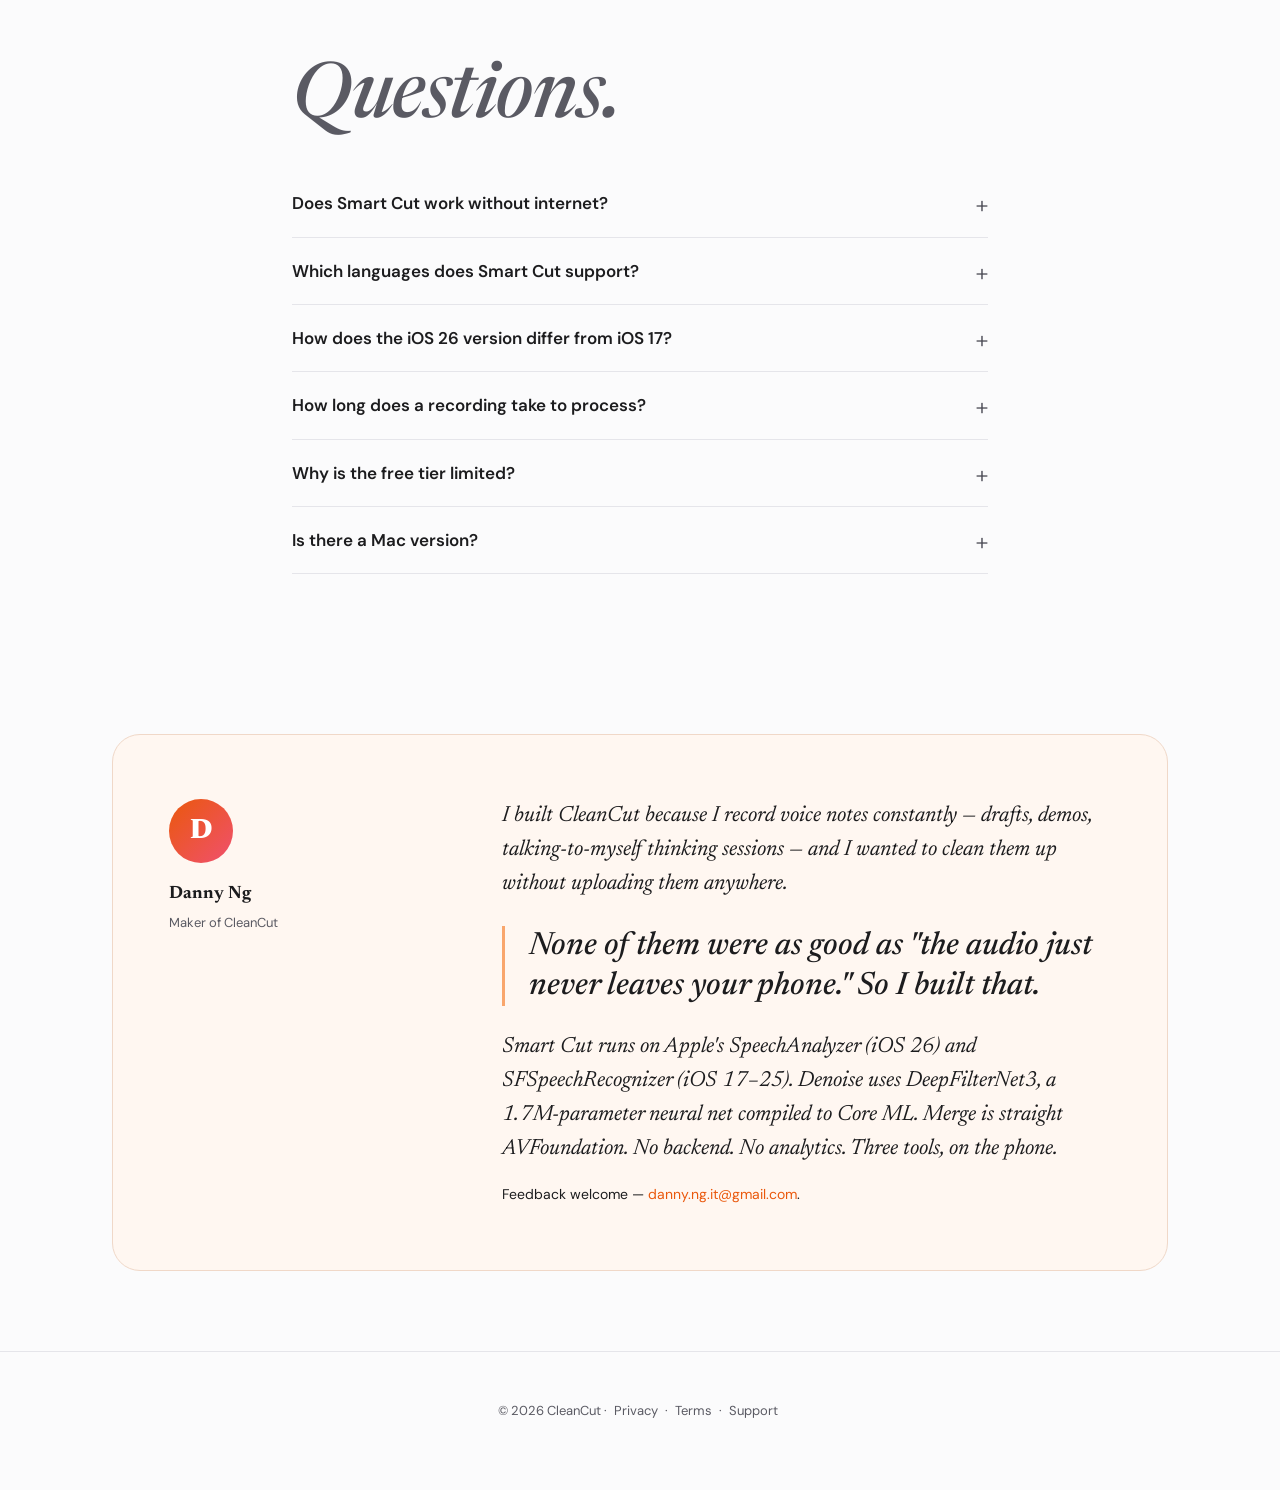
==== commit 9a7438ef: "feat: Direction A redesign — editorial typography, waveform hero, dashboard transition index.html: f" ====
--- a/index.html
+++ b/index.html
@@ -1,480 +1,2142 @@
 <!doctype html>
 <html lang="en">
-  <head>
-    <meta charset="utf-8" />
-    <meta name="viewport" content="width=device-width, initial-scale=1" />
-    <title>CleanCut — Cut, clean, and merge audio on your iPhone</title>
-    <meta
-      name="description"
-      content="CleanCut is an on-device audio editor for iPhone. Trim filler words, denoise background noise, and merge takes — your audio never leaves the phone."
-    />
-    <link rel="stylesheet" href="style.css" />
-    <link rel="icon" type="image/png" href="cleancut-logo.png" />
-    <link rel="apple-touch-icon" href="cleancut-logo.png" />
-
-    <!-- Open Graph -->
-    <meta property="og:type" content="website" />
-    <meta
-      property="og:title"
-      content="CleanCut — Cut, clean, and merge audio on your iPhone"
-    />
-    <meta
-      property="og:description"
-      content="CleanCut is an on-device audio editor for iPhone. Trim filler words, denoise background noise, and merge takes — your audio never leaves the phone."
-    />
-    <meta
-      property="og:image"
-      content="https://datnntqn.github.io/clearcut-legal/cleancut-logo.png"
-    />
-    <meta
-      property="og:url"
-      content="https://datnntqn.github.io/clearcut-legal/"
-    />
-
-    <!-- Twitter Card -->
-    <meta name="twitter:card" content="summary" />
-    <meta
-      name="twitter:title"
-      content="CleanCut — Cut, clean, and merge audio on your iPhone"
-    />
-    <meta
-      name="twitter:description"
-      content="CleanCut is an on-device audio editor for iPhone. Trim filler words, denoise background noise, and merge takes — your audio never leaves the phone."
-    />
-    <meta
-      name="twitter:image"
-      content="https://datnntqn.github.io/clearcut-legal/cleancut-logo.png"
-    />
-  </head>
-  <body>
-    <a class="skip-link" href="#main">Skip to content</a>
-
-    <header class="site">
-      <div class="inner">
-        <a href="index.html" class="brand">
-          <img
-            src="cleancut-logo.png"
-            alt="CleanCut"
-            class="brand-mark"
-            width="28"
-            height="28"
-          />
-          <span>CleanCut</span>
-        </a>
-        <nav class="site">
-          <a href="index.html" class="active">About</a>
-          <a href="privacy.html">Privacy</a>
-          <a href="terms.html">Terms</a>
-          <a href="support.html">Support</a>
-        </nav>
+<head>
+<meta charset="utf-8" />
+<meta name="viewport" content="width=device-width, initial-scale=1" />
+<title>CleanCut — Cut, clean, and merge audio on your iPhone</title>
+<meta
+  name="description"
+  content="CleanCut is an on-device audio editor for iPhone. Trim filler words, denoise background noise, and merge takes — your audio never leaves the phone."
+/>
+<link rel="icon" type="image/png" href="cleancut-logo.png" />
+<link rel="apple-touch-icon" href="cleancut-logo.png" />
+
+<!-- Open Graph -->
+<meta property="og:type" content="website" />
+<meta property="og:title" content="CleanCut — Cut, clean, and merge audio on your iPhone" />
+<meta property="og:description" content="CleanCut is an on-device audio editor for iPhone. Trim filler words, denoise background noise, and merge takes — your audio never leaves the phone." />
+<meta property="og:image" content="https://datnntqn.github.io/clearcut-legal/cleancut-logo.png" />
+<meta property="og:url" content="https://datnntqn.github.io/clearcut-legal/" />
+
+<!-- Twitter Card -->
+<meta name="twitter:card" content="summary" />
+<meta name="twitter:title" content="CleanCut — Cut, clean, and merge audio on your iPhone" />
+<meta name="twitter:description" content="CleanCut is an on-device audio editor for iPhone. Trim filler words, denoise background noise, and merge takes — your audio never leaves the phone." />
+<meta name="twitter:image" content="https://datnntqn.github.io/clearcut-legal/cleancut-logo.png" />
+
+<link rel="preconnect" href="https://fonts.googleapis.com">
+<link rel="preconnect" href="https://fonts.gstatic.com" crossorigin>
+<link href="https://fonts.googleapis.com/css2?family=DM+Sans:opsz,wght@9..40,400;9..40,500;9..40,600;9..40,700&family=Newsreader:ital,opsz,wght@0,6..72,400;0,6..72,500;0,6..72,700;0,6..72,800;1,6..72,400;1,6..72,500&display=swap" rel="stylesheet">
+
+<style>
+/* ====================================================================
+   FIRE PALETTE — preserved across redesigns (this IS the brand)
+   ==================================================================== */
+:root {
+  --action: #EA580C;
+  --action-hover: #c2470a;
+  --ai: #F0506E;
+  --ember-1: #FF4E50;
+  --ember-2: #F9A66C;
+  --ember-3: #F0506E;
+  --ember-4: #6F2DBD;
+
+  --bg: #FBFBFC;
+  --bg-soft: #ffffff;
+  --bg-warm: #FFF7F1;
+  --bg-cream: #F8F2EA;
+  --bg-dark: #0A0A18;
+  --bg-dark-card: #15172B;
+
+  --text: #1C1C1E;
+  --text-soft: #5a5a63;
+  --text-dim: #9a9aa3;
+
+  --border: #e5e5ea;
+  --border-warm: #f0d8c8;
+
+  --max: 1120px;
+
+  --curve-soft: cubic-bezier(0.2, 0.8, 0.2, 1);
+  --curve-spring: cubic-bezier(0.34, 1.56, 0.64, 1);
+  --curve-exit: cubic-bezier(0.4, 0, 1, 1);
+}
+
+* { box-sizing: border-box; }
+html, body { margin: 0; padding: 0; }
+body {
+  background: var(--bg);
+  color: var(--text);
+  font-family: 'DM Sans', -apple-system, BlinkMacSystemFont, "SF Pro Text", "Segoe UI", Roboto, sans-serif;
+  font-size: 17px;
+  line-height: 1.55;
+  -webkit-font-smoothing: antialiased;
+}
+a { color: var(--action); text-decoration: none; }
+a:hover { text-decoration: underline; }
+
+.skip-link {
+  position: absolute;
+  left: -9999px;
+  top: 0;
+  padding: 8px 12px;
+  background: var(--text);
+  color: #fff;
+  z-index: 100;
+}
+.skip-link:focus { left: 8px; top: 8px; }
+
+/* ====================================================================
+   SCROLL REVEAL
+   ==================================================================== */
+.reveal {
+  opacity: 0;
+  transform: translateY(20px);
+  transition: opacity .7s var(--curve-soft), transform .7s var(--curve-soft);
+}
+.reveal.is-visible { opacity: 1; transform: translateY(0); }
+@media (prefers-reduced-motion: reduce) {
+  .reveal { opacity: 1; transform: none; transition: none; }
+}
+
+/* ====================================================================
+   HEADER — brand in serif
+   ==================================================================== */
+header.site {
+  border-bottom: 1px solid var(--border);
+  background: rgba(255,255,255,0.92);
+  -webkit-backdrop-filter: blur(8px);
+  backdrop-filter: blur(8px);
+  position: sticky;
+  top: 0;
+  z-index: 10;
+}
+header.site .inner {
+  max-width: var(--max);
+  margin: 0 auto;
+  padding: 14px 32px;
+  display: flex;
+  align-items: center;
+  gap: 18px;
+}
+.brand {
+  display: flex;
+  align-items: center;
+  gap: 10px;
+  font-family: 'Newsreader', Georgia, serif;
+  font-weight: 700;
+  font-size: 20px;
+  color: var(--text);
+  letter-spacing: -0.2px;
+}
+.brand-mark {
+  width: 28px;
+  height: 28px;
+  border-radius: 7px;
+  object-fit: cover;
+}
+nav.site {
+  display: flex;
+  gap: 22px;
+  margin-left: auto;
+  font-size: 15px;
+}
+nav.site a {
+  color: var(--text-soft);
+  font-weight: 500;
+}
+nav.site a.active,
+nav.site a:hover {
+  color: var(--action);
+  text-decoration: none;
+}
+
+/* ====================================================================
+   HERO — full-bleed pulsing waveform, editorial typography
+   ==================================================================== */
+.hero {
+  position: relative;
+  min-height: 88vh;
+  overflow: hidden;
+  background:
+    radial-gradient(ellipse 1100px 700px at 70% -100px,
+      rgba(255, 78, 80, 0.10) 0%,
+      rgba(240, 80, 110, 0.04) 40%,
+      transparent 70%),
+    linear-gradient(180deg, var(--bg) 0%, var(--bg-warm) 100%);
+  display: flex;
+  align-items: center;
+  padding: 40px 0 80px;
+}
+.wave-bg {
+  position: absolute;
+  top: 50%; left: 0; right: 0;
+  height: 380px;
+  margin-top: -190px;
+  display: flex;
+  align-items: center;
+  justify-content: center;
+  gap: 3px;
+  padding: 0 4vw;
+  pointer-events: none;
+  opacity: 0.85;
+}
+.wave-bar {
+  width: 4px;
+  background: linear-gradient(180deg,
+    rgba(255, 78, 80, 0.40) 0%,
+    rgba(240, 80, 110, 0.55) 40%,
+    rgba(111, 45, 189, 0.45) 100%);
+  border-radius: 4px;
+  flex: 1 1 0;
+  max-width: 6px;
+  transition: height 2.4s var(--curve-soft);
+}
+
+.hero-inner {
+  max-width: 1280px;
+  margin: 0 auto;
+  width: 100%;
+  position: relative;
+  z-index: 1;
+  display: grid;
+  grid-template-columns: 1fr 320px;
+  gap: 64px;
+  align-items: center;
+  padding: 0 48px;
+}
+
+.hero-eyebrow {
+  display: inline-flex;
+  align-items: center;
+  gap: 8px;
+  font-size: 12px;
+  font-weight: 600;
+  color: var(--ai);
+  letter-spacing: 0.6px;
+  text-transform: uppercase;
+  margin-bottom: 24px;
+}
+.hero-eyebrow::before {
+  content: "";
+  width: 6px; height: 6px;
+  border-radius: 50%;
+  background: var(--ai);
+  animation: pulse 2.4s var(--curve-soft) infinite;
+}
+@keyframes pulse {
+  0%, 100% { opacity: 1; transform: scale(1); }
+  50% { opacity: 0.4; transform: scale(0.8); }
+}
+
+.hero-headline {
+  font-family: 'Newsreader', Georgia, serif;
+  font-weight: 700;
+  color: var(--text);
+  margin: 0 0 28px;
+  letter-spacing: -1.5px;
+  line-height: 0.95;
+}
+.hero-headline .h-big {
+  display: block;
+  font-size: clamp(54px, 7vw, 96px);
+  font-weight: 800;
+}
+.hero-headline .h-med {
+  display: block;
+  font-size: clamp(38px, 4.5vw, 60px);
+  font-weight: 500;
+  font-style: italic;
+  color: var(--text-soft);
+  margin-top: 4px;
+}
+.hero-headline .h-last {
+  display: block;
+  font-size: clamp(54px, 7vw, 96px);
+  font-weight: 800;
+  margin-top: 8px;
+}
+.gradient-word {
+  background: linear-gradient(95deg,
+    var(--ember-1) 0%,
+    var(--ember-2) 40%,
+    var(--ember-3) 70%,
+    var(--ember-4) 100%);
+  -webkit-background-clip: text;
+  -webkit-text-fill-color: transparent;
+  background-clip: text;
+}
+
+.hero-lede {
+  font-size: 19px;
+  color: var(--text-soft);
+  margin: 0 0 32px;
+  line-height: 1.55;
+  max-width: 460px;
+}
+.hero-cta-row {
+  display: flex;
+  flex-wrap: wrap;
+  align-items: baseline;
+  gap: 16px;
+  margin-bottom: 14px;
+}
+.cta-primary {
+  display: inline-block;
+  background: var(--text);
+  color: #fff;
+  padding: 15px 30px;
+  border-radius: 999px;
+  font-weight: 600;
+  font-size: 15px;
+  box-shadow: 0 2px 6px rgba(28, 28, 30, 0.10);
+  transition: background .2s var(--curve-soft), transform .2s var(--curve-soft);
+}
+.cta-primary:hover {
+  background: #000;
+  transform: translateY(-1px);
+  text-decoration: none;
+}
+.hero-disclaimer {
+  font-size: 13px;
+  color: var(--text-dim);
+  margin: 14px 0 0;
+}
+
+/* ── Phone — witness role, cursor tilt ─────────────────────────── */
+.hero-phone {
+  display: flex;
+  justify-content: center;
+  perspective: 1400px;
+}
+.phone-frame {
+  width: 260px;
+  height: 540px;
+  background: #0a0a18;
+  border-radius: 40px;
+  padding: 11px;
+  box-shadow:
+    0 0 0 1.5px #1a1a24,
+    0 32px 60px -22px rgba(15, 15, 28, 0.32);
+  position: relative;
+  transform-style: preserve-3d;
+  transition: transform .25s var(--curve-soft);
+  will-change: transform;
+}
+.phone-notch {
+  position: absolute;
+  top: 14px; left: 50%; transform: translateX(-50%);
+  width: 84px; height: 22px;
+  background: #0a0a18;
+  border-radius: 999px;
+  z-index: 2;
+}
+.phone-screen {
+  width: 100%; height: 100%;
+  background: var(--bg);
+  border-radius: 32px;
+  overflow: hidden;
+  position: relative;
+  display: flex;
+  flex-direction: column;
+}
+.phone-status {
+  padding: 14px 22px 6px;
+  display: flex;
+  justify-content: space-between;
+  font-size: 10px;
+  font-weight: 600;
+  color: var(--text);
+}
+.phone-nav {
+  padding: 10px 16px 8px;
+  display: flex;
+  justify-content: space-between;
+  align-items: center;
+  border-bottom: 1px solid rgba(0,0,0,0.05);
+}
+.phone-nav .back, .phone-nav .edit { font-size: 10px; color: var(--action); }
+.phone-nav .title {
+  font-family: 'Newsreader', Georgia, serif;
+  font-size: 13px;
+  font-weight: 700;
+  color: var(--text);
+  letter-spacing: -0.2px;
+}
+
+.phone-content {
+  padding: 10px 12px 12px;
+  display: flex;
+  flex-direction: column;
+  gap: 8px;
+  flex: 1;
+  min-height: 0;
+}
+.phone-summary {
+  background: var(--text);
+  color: #fff;
+  border-radius: 12px;
+  padding: 12px;
+}
+.phone-summary .row {
+  display: flex; justify-content: space-between; align-items: baseline;
+  font-size: 8px; opacity: .7;
+  text-transform: uppercase; letter-spacing: 0.6px; font-weight: 700;
+}
+.phone-summary .saved {
+  font-family: 'Newsreader', Georgia, serif;
+  font-size: 32px; font-weight: 800; line-height: 1;
+  margin-top: 4px;
+  letter-spacing: -1px;
+  font-variant-numeric: tabular-nums;
+}
+.phone-summary .chips { display: flex; gap: 4px; margin-top: 8px; }
+.phone-summary .chip {
+  font-size: 8px;
+  padding: 2px 6px;
+  border-radius: 999px;
+  font-weight: 700;
+  background: rgba(255,255,255,0.14);
+}
+
+.phone-transcript {
+  background: var(--bg-soft);
+  border: 1px solid var(--border);
+  border-radius: 12px;
+  padding: 10px;
+  flex: 1;
+  min-height: 0;
+  display: flex;
+  flex-direction: column;
+  gap: 6px;
+}
+.transcript-status {
+  display: flex;
+  align-items: center;
+  gap: 6px;
+  font-size: 8px;
+  text-transform: uppercase;
+  letter-spacing: 0.6px;
+  font-weight: 700;
+  color: var(--text-dim);
+}
+.transcript-status .dot {
+  width: 5px; height: 5px;
+  border-radius: 50%;
+  background: var(--text-dim);
+  transition: background .3s;
+}
+.transcript-status.analyzing { color: var(--ai); }
+.transcript-status.analyzing .dot {
+  background: var(--ai);
+  animation: pulse-fast 1.1s var(--curve-soft) infinite;
+}
+.transcript-status.cutting { color: var(--action); }
+.transcript-status.cutting .dot {
+  background: var(--action);
+  animation: pulse-fast 0.6s var(--curve-soft) infinite;
+}
+.transcript-status.done { color: #2BAA61; }
+.transcript-status.done .dot { background: #2BAA61; }
+@keyframes pulse-fast {
+  0%, 100% { opacity: 1; transform: scale(1); }
+  50% { opacity: 0.3; transform: scale(0.7); }
+}
+.transcript-body {
+  font-size: 12px;
+  line-height: 1.55;
+  color: var(--text);
+  font-weight: 500;
+  flex: 1;
+}
+.transcript-body .w {
+  display: inline-block;
+  margin-right: 3px;
+  position: relative;
+  transition:
+    color .3s var(--curve-soft),
+    background-color .3s var(--curve-soft),
+    max-width .45s var(--curve-exit),
+    margin .45s var(--curve-exit),
+    padding .45s var(--curve-exit),
+    opacity .35s var(--curve-exit),
+    transform .45s var(--curve-spring);
+  max-width: 200px;
+  overflow: hidden;
+  vertical-align: baseline;
+}
+.transcript-body .w.filler,
+.transcript-body .w.pause {
+  color: var(--ai);
+  background: rgba(240, 80, 110, 0.10);
+  padding: 1px 4px;
+  border-radius: 3px;
+  margin-left: -1px;
+  font-weight: 600;
+}
+.transcript-body .w.pause {
+  color: var(--ember-4);
+  background: rgba(111, 45, 189, 0.10);
+  font-style: italic;
+  font-size: 10px;
+}
+.transcript-body .w.striking {
+  text-decoration: line-through;
+  text-decoration-color: var(--ai);
+  text-decoration-thickness: 2px;
+  color: var(--text-dim);
+}
+.transcript-body .w.removing {
+  max-width: 0;
+  margin: 0;
+  padding: 0;
+  opacity: 0;
+  transform: translateY(-4px);
+}
+.phone-bottom-cta {
+  margin: 0;
+  padding: 10px;
+  background: var(--action);
+  color: #fff;
+  text-align: center;
+  font-size: 11px;
+  font-weight: 700;
+  letter-spacing: 0.3px;
+  border-radius: 999px;
+}
+.replay-button {
+  position: absolute;
+  bottom: 18px; right: 18px;
+  background: rgba(255,255,255,0.95);
+  border: 1px solid var(--border);
+  border-radius: 999px;
+  padding: 6px 12px;
+  font-size: 11px;
+  font-weight: 600;
+  color: var(--text);
+  cursor: pointer;
+  display: inline-flex;
+  align-items: center;
+  gap: 5px;
+  opacity: 0;
+  pointer-events: none;
+  transition: opacity .4s var(--curve-soft), transform .4s var(--curve-soft);
+  transform: translateY(6px);
+  z-index: 3;
+  font-family: inherit;
+}
+.replay-button.visible {
+  opacity: 1;
+  pointer-events: auto;
+  transform: translateY(0);
+}
+
+/* ====================================================================
+   TRANSITION SECTION — dashboard-card with before/after waveforms
+   ==================================================================== */
+.transition {
+  background: var(--bg-cream);
+  padding: 96px 24px;
+  border-top: 1px solid var(--border-warm);
+  border-bottom: 1px solid var(--border-warm);
+}
+.transition-inner {
+  max-width: 1080px;
+  margin: 0 auto;
+}
+.transition-head { margin-bottom: 40px; }
+.transition-eyebrow {
+  font-size: 12px;
+  color: var(--ai);
+  font-weight: 700;
+  letter-spacing: 1.6px;
+  text-transform: uppercase;
+  margin-bottom: 12px;
+}
+.transition-title {
+  font-family: 'Newsreader', Georgia, serif;
+  font-size: clamp(36px, 4.6vw, 52px);
+  font-weight: 700;
+  letter-spacing: -1px;
+  line-height: 1.05;
+  margin: 0;
+  max-width: 820px;
+}
+.transition-title em {
+  font-style: italic;
+  font-weight: 500;
+  color: var(--text-soft);
+}
+
+.dash {
+  background: linear-gradient(168deg, #ffffff 0%, var(--bg-warm) 100%);
+  border: 1px solid var(--border-warm);
+  border-radius: 24px;
+  padding: 32px;
+  position: relative;
+  overflow: hidden;
+  box-shadow: 0 24px 56px -28px rgba(28, 28, 30, 0.12);
+}
+.dash::after {
+  content: "";
+  position: absolute;
+  top: -120px; right: -120px;
+  width: 360px; height: 360px;
+  background: radial-gradient(circle, rgba(240, 80, 110, 0.12) 0%, transparent 65%);
+  pointer-events: none;
+}
+.dash-header {
+  display: flex;
+  align-items: center;
+  justify-content: space-between;
+  padding-bottom: 20px;
+  border-bottom: 1px solid rgba(28, 28, 30, 0.08);
+  margin-bottom: 28px;
+  position: relative;
+  z-index: 1;
+}
+.dash-header .left {
+  display: flex;
+  align-items: center;
+  gap: 12px;
+}
+.dash-header h3 {
+  font-family: 'Newsreader', Georgia, serif;
+  font-size: 20px;
+  font-weight: 700;
+  margin: 0;
+  letter-spacing: -0.3px;
+}
+.dash-header .badge {
+  display: inline-flex;
+  align-items: center;
+  gap: 6px;
+  font-size: 10px;
+  font-weight: 700;
+  letter-spacing: 0.8px;
+  text-transform: uppercase;
+  color: #2BAA61;
+  background: rgba(43, 170, 97, 0.10);
+  padding: 4px 10px;
+  border-radius: 999px;
+}
+.dash-header .badge::before {
+  content: "";
+  width: 6px; height: 6px;
+  background: #2BAA61;
+  border-radius: 50%;
+  animation: pulse-tiny 1.6s infinite;
+}
+@keyframes pulse-tiny {
+  0%, 100% { opacity: 1; }
+  50% { opacity: 0.4; }
+}
+.dash-header .meta {
+  font-family: ui-monospace, "SF Mono", Menlo, monospace;
+  font-size: 12px;
+  color: var(--text-dim);
+}
+.wave-block { position: relative; z-index: 1; }
+.wave-row {
+  display: grid;
+  grid-template-columns: 96px 1fr 96px;
+  gap: 20px;
+  align-items: center;
+  padding: 14px 0;
+}
+.wave-row + .wave-row { border-top: 1px dashed rgba(28, 28, 30, 0.08); }
+.wave-row .label {
+  font-size: 11px;
+  color: var(--text-soft);
+  text-transform: uppercase;
+  letter-spacing: 0.8px;
+  font-weight: 700;
+}
+.wave-row .duration {
+  font-family: 'Newsreader', Georgia, serif;
+  font-size: 30px;
+  font-weight: 800;
+  text-align: right;
+  font-variant-numeric: tabular-nums;
+  letter-spacing: -0.6px;
+}
+.wave-row.before .duration { color: var(--text-dim); }
+.wave-row.after .duration { color: var(--action); }
+.wave-strip {
+  height: 56px;
+  display: flex;
+  align-items: center;
+  gap: 1.5px;
+}
+.wave-strip .b {
+  flex: 1 1 0;
+  background: rgba(28, 28, 30, 0.55);
+  border-radius: 1.5px;
+}
+.wave-row.before .b.cut {
+  background: var(--ai);
+  opacity: 0.9;
+}
+.wave-row.after .b { background: var(--text); }
+.wave-row.after .empty-tail {
+  flex: 0 0 27%;
+  display: flex;
+  align-items: center;
+  justify-content: center;
+  font-size: 11px;
+  color: var(--action);
+  font-weight: 700;
+  letter-spacing: 0.6px;
+  text-transform: uppercase;
+  border-left: 2px dashed rgba(234, 88, 12, 0.45);
+  margin-left: 6px;
+}
+.dash-stats {
+  display: grid;
+  grid-template-columns: 1.6fr 1fr 1fr 1fr;
+  gap: 28px;
+  margin-top: 36px;
+  padding-top: 28px;
+  border-top: 1px solid rgba(28, 28, 30, 0.08);
+  position: relative;
+  z-index: 1;
+}
+.dash-stat {
+  display: flex;
+  flex-direction: column;
+  gap: 4px;
+  padding-right: 24px;
+  border-right: 1px solid rgba(28, 28, 30, 0.06);
+}
+.dash-stat:last-child { border-right: none; padding-right: 0; }
+.dash-stat .num {
+  font-family: 'Newsreader', Georgia, serif;
+  font-size: 44px;
+  font-weight: 800;
+  letter-spacing: -1.2px;
+  font-variant-numeric: tabular-nums;
+  line-height: 0.95;
+  color: var(--text);
+}
+.dash-stat .num.hero {
+  font-size: 54px;
+  color: var(--action);
+}
+.dash-stat .num .arrow {
+  color: var(--text-dim);
+  font-weight: 500;
+  font-style: italic;
+  font-size: 32px;
+  margin: 0 4px;
+}
+.dash-stat .label {
+  font-size: 11px;
+  color: var(--text-dim);
+  text-transform: uppercase;
+  letter-spacing: 0.8px;
+  font-weight: 700;
+  margin-top: 4px;
+}
+.dash-stat .sub {
+  font-size: 12px;
+  color: var(--text-soft);
+  margin-top: 2px;
+  font-family: ui-monospace, monospace;
+}
+.transition-foot {
+  margin: 28px auto 0;
+  text-align: center;
+  font-size: 13px;
+  color: var(--text-dim);
+  max-width: 760px;
+  font-style: italic;
+  font-family: 'Newsreader', Georgia, serif;
+}
+
+/* ====================================================================
+   FEATURES
+   ==================================================================== */
+.features {
+  max-width: var(--max);
+  margin: 0 auto;
+  padding: 96px 32px 32px;
+}
+.features h2 {
+  font-family: 'Newsreader', Georgia, serif;
+  font-size: clamp(36px, 4.5vw, 56px);
+  font-weight: 800;
+  margin: 0 0 12px;
+  letter-spacing: -1px;
+  line-height: 1.05;
+}
+.features h2 em {
+  font-style: italic;
+  font-weight: 500;
+  color: var(--text-soft);
+}
+.features-sub {
+  font-size: 17px;
+  color: var(--text-soft);
+  margin: 0 0 48px;
+  max-width: 540px;
+  line-height: 1.55;
+}
+.features-grid {
+  display: grid;
+  grid-template-columns: 1fr;
+  gap: 18px;
+}
+@media (min-width: 820px) {
+  .features-grid {
+    grid-template-columns: 1.5fr 1fr;
+    grid-template-rows: auto auto;
+  }
+}
+.feature-big {
+  grid-row: 1 / span 2;
+  background: linear-gradient(165deg, var(--bg-warm) 0%, #ffffff 70%);
+  border: 1px solid var(--border-warm);
+  border-radius: 22px;
+  padding: 36px;
+  display: flex;
+  flex-direction: column;
+  gap: 20px;
+  position: relative;
+  overflow: hidden;
+}
+.feature-big::after {
+  content: "";
+  position: absolute;
+  top: -80px; right: -80px;
+  width: 260px; height: 260px;
+  background: radial-gradient(circle, rgba(240, 80, 110, 0.16) 0%, transparent 65%);
+  pointer-events: none;
+}
+.feat-tag {
+  display: inline-flex;
+  align-items: center;
+  gap: 6px;
+  font-size: 11px;
+  font-weight: 700;
+  color: var(--ai);
+  letter-spacing: 0.6px;
+  text-transform: uppercase;
+  position: relative;
+  z-index: 1;
+}
+.feature-big h3 {
+  font-family: 'Newsreader', Georgia, serif;
+  font-size: 36px;
+  margin: 0;
+  font-weight: 800;
+  letter-spacing: -0.8px;
+  position: relative;
+  z-index: 1;
+}
+.feature-big p {
+  margin: 0;
+  font-size: 15px;
+  color: var(--text-soft);
+  line-height: 1.65;
+  max-width: 400px;
+  position: relative;
+  z-index: 1;
+}
+.feat-meta {
+  display: flex;
+  gap: 36px;
+  margin-top: auto;
+  padding-top: 12px;
+  position: relative;
+  z-index: 1;
+}
+.feat-stat-num {
+  font-family: 'Newsreader', Georgia, serif;
+  font-size: 36px;
+  font-weight: 800;
+  color: var(--text);
+  letter-spacing: -0.8px;
+  font-variant-numeric: tabular-nums;
+  line-height: 1;
+}
+.feat-stat-label {
+  font-size: 11px;
+  color: var(--text-dim);
+  text-transform: uppercase;
+  letter-spacing: 0.6px;
+  margin-top: 6px;
+}
+.feat-icon {
+  width: 36px; height: 36px;
+  display: grid;
+  place-items: center;
+  color: var(--action);
+}
+.feature-big .feat-icon { color: var(--action); }
+.feature-small .feat-icon { color: var(--text); }
+
+.icon-cut {
+  width: 22px; height: 22px;
+  position: relative;
+}
+.icon-cut::before, .icon-cut::after {
+  content: "";
+  position: absolute;
+  background: currentColor;
+  border-radius: 1px;
+  width: 16px; height: 2px;
+  top: 10px; left: 3px;
+}
+.icon-cut::before { transform: rotate(-30deg); }
+.icon-cut::after { transform: rotate(30deg); }
+.icon-wave {
+  display: inline-flex;
+  align-items: end;
+  gap: 2px;
+  height: 22px;
+}
+.icon-wave span {
+  width: 3px;
+  background: currentColor;
+  border-radius: 1px;
+}
+.icon-wave span:nth-child(1) { height: 8px; }
+.icon-wave span:nth-child(2) { height: 16px; }
+.icon-wave span:nth-child(3) { height: 12px; }
+.icon-wave span:nth-child(4) { height: 20px; }
+.icon-wave span:nth-child(5) { height: 6px; }
+.icon-merge {
+  width: 22px; height: 22px;
+  position: relative;
+}
+.icon-merge::before, .icon-merge::after {
+  content: "";
+  position: absolute;
+  width: 14px; height: 2px;
+  background: currentColor;
+  border-radius: 1px;
+  left: 4px;
+}
+.icon-merge::before { top: 7px; }
+.icon-merge::after { top: 13px; }
+
+.feature-small {
+  background: var(--bg-soft);
+  border: 1px solid var(--border);
+  border-radius: 22px;
+  padding: 28px;
+  display: flex;
+  flex-direction: column;
+  gap: 14px;
+}
+.feature-small h3 {
+  font-family: 'Newsreader', Georgia, serif;
+  font-size: 22px;
+  margin: 0;
+  font-weight: 700;
+  letter-spacing: -0.4px;
+}
+.feature-small p {
+  margin: 0;
+  font-size: 14px;
+  color: var(--text-soft);
+  line-height: 1.6;
+}
+
+/* ====================================================================
+   PRIVACY MOAT
+   ==================================================================== */
+.moat {
+  background: linear-gradient(135deg, var(--bg-dark) 0%, var(--bg-dark-card) 100%);
+  color: rgba(255,255,255,0.92);
+  margin: 96px 0 0;
+  padding: 96px 24px;
+  position: relative;
+  overflow: hidden;
+}
+.moat::before {
+  content: "";
+  position: absolute;
+  top: -120px; right: -120px;
+  width: 520px; height: 520px;
+  background: radial-gradient(circle, rgba(240, 80, 110, 0.20) 0%, transparent 60%);
+  pointer-events: none;
+}
+.moat-inner {
+  max-width: var(--max);
+  margin: 0 auto;
+  position: relative;
+  z-index: 1;
+  display: grid;
+  grid-template-columns: 1fr;
+  gap: 40px;
+}
+@media (min-width: 820px) {
+  .moat-inner { grid-template-columns: 1.2fr 1fr; gap: 56px; align-items: start; }
+}
+.moat-eyebrow {
+  font-size: 12px;
+  color: var(--ai);
+  font-weight: 700;
+  letter-spacing: 1.6px;
+  text-transform: uppercase;
+  margin-bottom: 16px;
+}
+.moat h2 {
+  font-family: 'Newsreader', Georgia, serif;
+  color: #fff;
+  font-size: clamp(34px, 4.2vw, 52px);
+  margin: 0 0 28px;
+  letter-spacing: -0.8px;
+  font-weight: 800;
+  line-height: 1.05;
+}
+.moat h2 em {
+  font-style: italic;
+  font-weight: 500;
+  color: var(--ember-2);
+}
+.moat p {
+  color: rgba(255,255,255,0.78);
+  margin: 0 0 16px;
+  line-height: 1.7;
+  font-size: 16px;
+}
+.moat strong { color: #fff; font-weight: 600; }
+
+.proof-panel {
+  background: rgba(255,255,255,0.04);
+  border: 1px solid rgba(255,255,255,0.10);
+  border-radius: 20px;
+  padding: 28px;
+}
+.proof-label {
+  font-size: 11px;
+  color: rgba(255,255,255,0.55);
+  text-transform: uppercase;
+  letter-spacing: 1.4px;
+  font-weight: 700;
+  margin-bottom: 14px;
+}
+.proof-stat {
+  display: flex;
+  align-items: baseline;
+  gap: 12px;
+  padding-bottom: 20px;
+  border-bottom: 1px solid rgba(255,255,255,0.08);
+  margin-bottom: 20px;
+}
+.proof-num {
+  font-family: 'Newsreader', Georgia, serif;
+  font-size: 88px;
+  font-weight: 800;
+  letter-spacing: -2px;
+  color: #fff;
+  line-height: 0.9;
+  font-variant-numeric: tabular-nums;
+}
+.proof-unit {
+  font-size: 17px;
+  color: rgba(255,255,255,0.65);
+  font-weight: 500;
+}
+.proof-feed {
+  display: flex;
+  flex-direction: column;
+  gap: 10px;
+  min-height: 132px;
+}
+.proof-row {
+  display: grid;
+  grid-template-columns: 64px 1fr auto;
+  gap: 12px;
+  align-items: center;
+  font-size: 12px;
+  font-family: ui-monospace, "SF Mono", Menlo, monospace;
+  color: rgba(255,255,255,0.78);
+  opacity: 0;
+  transform: translateY(8px);
+  animation: feed-in .5s var(--curve-soft) forwards;
+}
+@keyframes feed-in {
+  to { opacity: 1; transform: translateY(0); }
+}
+.proof-time { color: rgba(255,255,255,0.45); }
+.proof-action { color: #fff; }
+.proof-result {
+  color: #2BAA61;
+  font-weight: 600;
+  display: inline-flex;
+  align-items: center;
+  gap: 6px;
+}
+.proof-result::before {
+  content: "";
+  width: 6px; height: 6px;
+  background: #2BAA61;
+  border-radius: 50%;
+  animation: pulse-tiny 1.6s infinite;
+}
+
+/* ====================================================================
+   PRICING
+   ==================================================================== */
+.pricing {
+  max-width: var(--max);
+  margin: 0 auto;
+  padding: 96px 32px 32px;
+}
+.pricing-head {
+  display: flex;
+  align-items: end;
+  justify-content: space-between;
+  flex-wrap: wrap;
+  gap: 24px;
+  margin-bottom: 40px;
+}
+.pricing h2 {
+  font-family: 'Newsreader', Georgia, serif;
+  font-size: clamp(36px, 4.5vw, 56px);
+  margin: 0;
+  font-weight: 800;
+  letter-spacing: -1px;
+  line-height: 1.05;
+}
+.pricing h2 em {
+  font-style: italic;
+  font-weight: 500;
+  color: var(--text-soft);
+}
+.pricing-sub {
+  color: var(--text-soft);
+  font-size: 16px;
+  margin: 8px 0 0;
+}
+.billing-toggle {
+  display: inline-flex;
+  background: #f1f1f4;
+  border-radius: 999px;
+  padding: 4px;
+  gap: 2px;
+}
+.billing-toggle button {
+  border: none;
+  background: transparent;
+  font: inherit;
+  font-family: 'DM Sans', sans-serif;
+  font-size: 13px;
+  font-weight: 600;
+  padding: 9px 18px;
+  border-radius: 999px;
+  cursor: pointer;
+  color: var(--text-soft);
+  transition: background .2s var(--curve-soft), color .2s var(--curve-soft);
+}
+.billing-toggle button.active {
+  background: #fff;
+  color: var(--text);
+  box-shadow: 0 1px 3px rgba(0,0,0,0.08);
+}
+.save-tag {
+  font-size: 10px;
+  color: var(--ai);
+  margin-left: 4px;
+  font-weight: 700;
+}
+.pricing-grid {
+  display: grid;
+  grid-template-columns: 1fr;
+  gap: 18px;
+}
+@media (min-width: 720px) {
+  .pricing-grid { grid-template-columns: 1fr 1.15fr; align-items: stretch; }
+}
+.tier {
+  border-radius: 22px;
+  padding: 36px;
+  display: flex;
+  flex-direction: column;
+  gap: 16px;
+}
+.tier.free {
+  background: var(--bg-soft);
+  border: 1px solid var(--border);
+}
+.tier.pro {
+  background: linear-gradient(160deg, #1C1C1E 0%, #2A1A2E 100%);
+  color: #fff;
+  position: relative;
+  overflow: hidden;
+}
+.tier.pro::before {
+  content: "";
+  position: absolute;
+  top: -80px; left: -80px;
+  width: 280px; height: 280px;
+  background: radial-gradient(circle, rgba(240, 80, 110, 0.18) 0%, transparent 65%);
+  pointer-events: none;
+}
+.tier-label {
+  font-size: 12px;
+  font-weight: 700;
+  text-transform: uppercase;
+  letter-spacing: 1px;
+  color: var(--text-dim);
+}
+.tier.pro .tier-label { color: var(--ai); }
+.tier-price-row {
+  display: flex;
+  align-items: baseline;
+  gap: 12px;
+}
+.tier-price {
+  font-family: 'Newsreader', Georgia, serif;
+  font-size: 56px;
+  font-weight: 800;
+  letter-spacing: -2px;
+  line-height: 0.9;
+  font-variant-numeric: tabular-nums;
+}
+.tier-period {
+  font-size: 14px;
+  color: var(--text-dim);
+}
+.tier.pro .tier-period { color: rgba(255,255,255,0.6); }
+.tier-note {
+  font-size: 13px;
+  color: var(--text-dim);
+  margin: 0;
+}
+.tier.pro .tier-note { color: rgba(255,255,255,0.65); }
+.tier-list {
+  list-style: none;
+  padding: 0;
+  margin: 8px 0 0;
+  display: flex;
+  flex-direction: column;
+  gap: 10px;
+  flex: 1;
+}
+.tier-list li {
+  font-size: 14px;
+  display: flex;
+  align-items: start;
+  gap: 10px;
+  line-height: 1.5;
+}
+.tier-list .check {
+  flex-shrink: 0;
+  width: 16px; height: 16px;
+  margin-top: 2px;
+  color: var(--action);
+}
+.tier.pro .tier-list .check { color: var(--ember-2); }
+.tier-list .x {
+  flex-shrink: 0;
+  width: 16px; height: 16px;
+  margin-top: 2px;
+  color: var(--text-dim);
+  opacity: 0.5;
+}
+.tier-cta {
+  display: block;
+  text-align: center;
+  padding: 14px;
+  border-radius: 999px;
+  font-weight: 600;
+  font-size: 15px;
+  margin-top: 8px;
+  transition: background .2s var(--curve-soft), color .2s var(--curve-soft), border-color .2s var(--curve-soft);
+}
+.tier.free .tier-cta {
+  background: transparent;
+  color: var(--text);
+  border: 1.5px solid var(--border);
+}
+.tier.free .tier-cta:hover {
+  border-color: var(--action);
+  color: var(--action);
+  text-decoration: none;
+}
+.tier.pro .tier-cta {
+  background: var(--action);
+  color: #fff;
+}
+.tier.pro .tier-cta:hover {
+  background: var(--action-hover);
+  text-decoration: none;
+}
+.pricing-foot {
+  text-align: center;
+  font-size: 12px;
+  color: var(--text-dim);
+  margin-top: 24px;
+}
+
+/* ====================================================================
+   FAQ — italic serif opener
+   ==================================================================== */
+.faq {
+  max-width: 760px;
+  margin: 0 auto;
+  padding: 96px 32px 32px;
+}
+.faq h2 {
+  font-family: 'Newsreader', Georgia, serif;
+  font-size: clamp(48px, 6vw, 80px);
+  margin: 0 0 32px;
+  font-weight: 800;
+  letter-spacing: -1.5px;
+  line-height: 1;
+}
+.faq h2 em {
+  font-style: italic;
+  font-weight: 500;
+  color: var(--text-soft);
+}
+.faq details {
+  border-bottom: 1px solid var(--border);
+}
+.faq summary {
+  cursor: pointer;
+  font-weight: 600;
+  font-size: 17px;
+  padding: 20px 0;
+  list-style: none;
+  position: relative;
+  padding-right: 32px;
+}
+.faq summary::-webkit-details-marker { display: none; }
+.faq summary::after {
+  content: "+";
+  position: absolute;
+  right: 0; top: 16px;
+  font-size: 24px;
+  font-weight: 300;
+  color: var(--text-soft);
+}
+.faq details[open] summary::after { content: "−"; top: 13px; }
+.faq details p {
+  margin: 0;
+  padding: 0 16px 20px 0;
+  color: var(--text-soft);
+  font-size: 15px;
+  line-height: 1.65;
+}
+
+/* ====================================================================
+   FOUNDER — serif quote with pull-quote
+   ==================================================================== */
+.founder {
+  max-width: var(--max);
+  margin: 64px auto 0;
+  padding: 64px 32px 80px;
+}
+.founder-card {
+  background: var(--bg-warm);
+  border: 1px solid var(--border-warm);
+  border-radius: 28px;
+  padding: 64px 56px;
+  display: grid;
+  grid-template-columns: 1fr;
+  gap: 24px;
+}
+@media (min-width: 720px) {
+  .founder-card { grid-template-columns: 1fr 2.2fr; gap: 56px; align-items: start; }
+}
+.founder-meta { display: flex; flex-direction: column; gap: 4px; }
+.founder-avatar {
+  width: 64px; height: 64px;
+  border-radius: 50%;
+  background: linear-gradient(135deg, var(--action), var(--ai));
+  display: grid;
+  place-items: center;
+  color: #fff;
+  font-family: 'Newsreader', Georgia, serif;
+  font-weight: 800;
+  font-size: 28px;
+  margin-bottom: 14px;
+}
+.founder-name {
+  font-family: 'Newsreader', Georgia, serif;
+  font-weight: 700;
+  font-size: 18px;
+}
+.founder-handle {
+  font-size: 13px;
+  color: var(--text-soft);
+}
+.founder-quote {
+  font-family: 'Newsreader', Georgia, serif;
+  font-style: italic;
+  font-weight: 400;
+  font-size: 22px;
+  line-height: 1.55;
+  color: var(--text);
+}
+.founder-quote p { margin: 0 0 18px; }
+.founder-quote p:last-child { margin-bottom: 0; }
+.founder-quote em {
+  font-style: italic;
+  color: var(--action);
+  font-weight: 500;
+}
+.founder-quote .pull {
+  display: block;
+  font-size: 32px;
+  line-height: 1.25;
+  color: var(--text);
+  font-weight: 500;
+  margin: 24px 0;
+  padding-left: 24px;
+  border-left: 3px solid var(--ember-2);
+  font-style: italic;
+}
+.founder-contact {
+  margin-top: 24px;
+  font-family: 'DM Sans', sans-serif;
+  font-style: normal;
+  font-size: 14px;
+}
+.founder-contact a { color: var(--action); }
+
+/* ====================================================================
+   FOOTER
+   ==================================================================== */
+footer.site {
+  border-top: 1px solid var(--border);
+  padding: 36px 24px 56px;
+  text-align: center;
+  color: var(--text-soft);
+  font-size: 13px;
+}
+footer.site a {
+  color: var(--text-soft);
+  margin: 0 4px;
+}
+footer.site a:hover { color: var(--action); }
+
+/* ====================================================================
+   RESPONSIVE
+   ==================================================================== */
+@media (max-width: 820px) {
+  .hero-inner { grid-template-columns: 1fr; padding: 0 24px; }
+  .hero-phone { justify-content: flex-start; margin-top: 32px; }
+  .features-grid { grid-template-columns: 1fr; }
+  .feature-big { grid-row: auto; }
+  .pricing-head { flex-direction: column; align-items: stretch; }
+  .pricing-grid { grid-template-columns: 1fr; }
+  .founder-card { grid-template-columns: 1fr; padding: 36px 28px; }
+  .dash-stats { grid-template-columns: 1fr 1fr; gap: 20px; }
+  .dash-stat { border-right: none; padding-right: 0; padding-bottom: 12px; }
+  .wave-row { grid-template-columns: 72px 1fr 72px; gap: 12px; }
+  .wave-row .duration { font-size: 22px; }
+  .dash-stat .num { font-size: 36px; }
+  .dash-stat .num.hero { font-size: 44px; }
+  .dash-header { flex-direction: column; align-items: flex-start; gap: 8px; }
+}
+</style>
+</head>
+<body>
+<a class="skip-link" href="#main">Skip to content</a>
+
+<header class="site">
+  <div class="inner">
+    <a href="index.html" class="brand">
+      <img src="cleancut-logo.png" alt="CleanCut" class="brand-mark" width="28" height="28" />
+      <span>CleanCut</span>
+    </a>
+    <nav class="site">
+      <a href="index.html" class="active">About</a>
+      <a href="privacy.html">Privacy</a>
+      <a href="terms.html">Terms</a>
+      <a href="support.html">Support</a>
+    </nav>
+  </div>
+</header>
+
+<main id="main">
+
+<!-- ================================================================ -->
+<!-- HERO                                                             -->
+<!-- ================================================================ -->
+<section class="hero">
+  <div class="wave-bg" id="waveBg"></div>
+  <div class="hero-inner">
+    <div class="hero-text">
+      <div class="hero-eyebrow">A 30-min recording → a 22-min edit</div>
+      <h1 class="hero-headline">
+        <span class="h-big">Cut filler.</span>
+        <span class="h-med">Clean noise. Merge takes.</span>
+        <span class="h-last">All on your <span class="gradient-word">phone.</span></span>
+      </h1>
+      <p class="hero-lede">
+        An on-device audio editor for podcasters. Your audio never
+        leaves the phone — there's no server to send it to.
+      </p>
+      <div class="hero-cta-row">
+        <a class="cta-primary" href="#">Get on App Store →</a>
       </div>
-    </header>
-
-    <main id="main">
-      <!-- ======================================================== -->
-      <!-- Section 2: Hero with phone-frame                          -->
-      <!-- ======================================================== -->
-      <section class="hero">
-        <div class="hero-text">
-          <div class="hero-eyebrow">A 30-min recording → 22-min edit</div>
-          <h1 class="hero-headline">
-            Cut filler words.<br />
-            Clean noise. Merge takes.<br />
-            <span class="ai-gradient-text">All on your iPhone.</span>
-          </h1>
-          <p class="hero-lede">
-            An on-device audio editor for podcasters. Your audio never leaves
-            your phone.
-          </p>
-          <a class="cta" href="#">Get on App Store →</a>
-          <p class="cta-disclaimer">
-            7-day free trial · $19.99/yr or $39.99 lifetime · App Store link
-            goes live at launch.
-          </p>
-        </div>
-
-        <div class="hero-phone-wrap">
-          <div class="phone-frame">
-            <div class="phone-notch"></div>
-            <div class="phone-screen">
-              <div class="phone-status">
-                <span>9:41</span>
-                <span>▮▮▮▯ 98%</span>
+      <p class="hero-disclaimer">
+        7-day free trial · $19.99/yr or $39.99 lifetime · App Store link
+        goes live at launch.
+      </p>
+    </div>
+
+    <div class="hero-phone" id="heroPhoneStage">
+      <div class="phone-frame" id="phoneFrame">
+        <div class="phone-notch"></div>
+        <div class="phone-screen">
+          <div class="phone-status">
+            <span>9:41</span>
+            <span>▮▮▮▯ 98%</span>
+          </div>
+          <div class="phone-nav">
+            <span class="back">‹ Sessions</span>
+            <span class="title">Smart Cut</span>
+            <span class="edit">Edit</span>
+          </div>
+          <div class="phone-content">
+            <div class="phone-summary">
+              <div class="row">
+                <span>Saved this session</span>
+                <span id="sessionLabel">30 min</span>
               </div>
-              <div class="phone-nav">
-                <span class="back">‹ Sessions</span>
-                <span class="title">Smart Cut</span>
-                <span class="edit">Edit</span>
+              <div class="saved"><span id="sessionSaved">0:00</span></div>
+              <div class="chips">
+                <span class="chip"><span id="chipFillers">0</span> fillers</span>
+                <span class="chip"><span id="chipPauses">0</span> pauses</span>
               </div>
-
-              <div class="phone-card summary">
-                <div class="row">
-                  <span class="label">Saved</span>
-                  <span class="meta">in 90s</span>
-                </div>
-                <div class="big-num">
-                  <span class="ai-gradient-text">7:32</span>
-                </div>
-                <div class="phone-chips">
-                  <span class="chip chip-ai">124 fillers</span>
-                  <span class="chip chip-action">8 pauses</span>
-                </div>
+            </div>
+            <div class="phone-transcript">
+              <div class="transcript-status" id="transcriptStatus">
+                <span class="dot"></span>
+                <span id="statusLabel">Ready</span>
               </div>
-
-              <div class="phone-card">
-                <div class="card-label">Waveform</div>
-                <svg
-                  viewBox="0 0 220 50"
-                  style="width: 100%; height: 50px; display: block"
-                >
-                  <g fill="#1C1C1E" opacity="0.85">
-                    <rect x="2" y="20" width="2" height="10" rx="1" />
-                    <rect x="6" y="15" width="2" height="20" rx="1" />
-                    <rect x="10" y="18" width="2" height="14" rx="1" />
-                    <rect x="14" y="10" width="2" height="30" rx="1" />
-                    <rect x="18" y="13" width="2" height="24" rx="1" />
-                    <rect x="22" y="8" width="2" height="34" rx="1" />
-                    <rect x="26" y="16" width="2" height="18" rx="1" />
-                    <rect x="30" y="22" width="2" height="6" rx="1" />
-                    <rect x="34" y="20" width="2" height="10" rx="1" />
-                    <rect x="38" y="12" width="2" height="26" rx="1" />
-                    <rect x="42" y="9" width="2" height="32" rx="1" />
-                    <rect x="46" y="15" width="2" height="20" rx="1" />
-                    <rect x="50" y="18" width="2" height="14" rx="1" />
-                    <rect x="54" y="22" width="2" height="6" rx="1" />
-                    <rect x="58" y="20" width="2" height="10" rx="1" />
-                    <rect x="62" y="14" width="2" height="22" rx="1" />
-                    <rect x="66" y="11" width="2" height="28" rx="1" />
-                    <rect x="70" y="8" width="2" height="34" rx="1" />
-                    <rect x="74" y="13" width="2" height="24" rx="1" />
-                    <rect x="78" y="16" width="2" height="18" rx="1" />
-                    <rect x="82" y="20" width="2" height="10" rx="1" />
-                    <rect x="86" y="22" width="2" height="6" rx="1" />
-                    <rect x="90" y="17" width="2" height="16" rx="1" />
-                    <rect x="94" y="12" width="2" height="26" rx="1" />
-                    <rect x="98" y="9" width="2" height="32" rx="1" />
-                    <rect x="102" y="14" width="2" height="22" rx="1" />
-                    <rect x="106" y="18" width="2" height="14" rx="1" />
-                    <rect x="110" y="21" width="2" height="8" rx="1" />
-                    <rect x="114" y="19" width="2" height="12" rx="1" />
-                    <rect x="118" y="13" width="2" height="24" rx="1" />
-                    <rect x="122" y="10" width="2" height="30" rx="1" />
-                    <rect x="126" y="15" width="2" height="20" rx="1" />
-                    <rect x="130" y="18" width="2" height="14" rx="1" />
-                    <rect x="134" y="22" width="2" height="6" rx="1" />
-                    <rect x="138" y="20" width="2" height="10" rx="1" />
-                    <rect x="142" y="12" width="2" height="26" rx="1" />
-                    <rect x="146" y="9" width="2" height="32" rx="1" />
-                    <rect x="150" y="15" width="2" height="20" rx="1" />
-                    <rect x="154" y="18" width="2" height="14" rx="1" />
-                    <rect x="158" y="22" width="2" height="6" rx="1" />
-                    <rect x="162" y="20" width="2" height="10" rx="1" />
-                    <rect x="166" y="14" width="2" height="22" rx="1" />
-                    <rect x="170" y="11" width="2" height="28" rx="1" />
-                    <rect x="174" y="8" width="2" height="34" rx="1" />
-                    <rect x="178" y="13" width="2" height="24" rx="1" />
-                    <rect x="182" y="16" width="2" height="18" rx="1" />
-                    <rect x="186" y="20" width="2" height="10" rx="1" />
-                    <rect x="190" y="22" width="2" height="6" rx="1" />
-                    <rect x="194" y="17" width="2" height="16" rx="1" />
-                    <rect x="198" y="12" width="2" height="26" rx="1" />
-                    <rect x="202" y="9" width="2" height="32" rx="1" />
-                    <rect x="206" y="14" width="2" height="22" rx="1" />
-                    <rect x="210" y="18" width="2" height="14" rx="1" />
-                    <rect x="214" y="21" width="2" height="8" rx="1" />
-                  </g>
-                  <rect
-                    x="26"
-                    y="22"
-                    width="14"
-                    height="6"
-                    fill="#F0506E"
-                    opacity="0.85"
-                    rx="1"
-                  />
-                  <rect
-                    x="78"
-                    y="22"
-                    width="16"
-                    height="6"
-                    fill="#F0506E"
-                    opacity="0.85"
-                    rx="1"
-                  />
-                  <rect
-                    x="130"
-                    y="22"
-                    width="12"
-                    height="6"
-                    fill="#F0506E"
-                    opacity="0.85"
-                    rx="1"
-                  />
-                  <rect
-                    x="178"
-                    y="22"
-                    width="16"
-                    height="6"
-                    fill="#F0506E"
-                    opacity="0.85"
-                    rx="1"
-                  />
-                  <rect
-                    x="55"
-                    y="20"
-                    width="10"
-                    height="10"
-                    fill="#EA580C"
-                    opacity="0.25"
-                    rx="1"
-                  />
-                  <rect
-                    x="160"
-                    y="20"
-                    width="10"
-                    height="10"
-                    fill="#EA580C"
-                    opacity="0.25"
-                    rx="1"
-                  />
-                </svg>
+              <div class="transcript-body" id="transcript">
+                <span class="w">So,</span><span class="w filler" data-filler>um,</span><span class="w">the</span><span class="w">cool</span><span class="w">thing</span><span class="w">is</span><span class="w pause" data-filler>— 2.4s pause —</span><span class="w filler" data-filler>uh,</span><span class="w">your</span><span class="w">audio</span><span class="w">never</span><span class="w filler" data-filler>like,</span><span class="w">leaves</span><span class="w">the</span><span class="w">phone.</span>
               </div>
-
-              <div class="phone-card category">
-                <div>
-                  <div class="cat-title">Hesitations</div>
-                  <div class="cat-sub">um, uh, ah · 47 found</div>
-                </div>
-                <div class="toggle"></div>
-              </div>
-
-              <div class="phone-cta ai-gradient-bg">Apply Cuts</div>
             </div>
+            <div class="phone-bottom-cta">Apply Cuts</div>
           </div>
         </div>
-      </section>
-
-      <!-- ======================================================== -->
-      <!-- Section 3: Three feature cards                            -->
-      <!-- ======================================================== -->
-      <h2>Three tools, one phone.</h2>
-      <div class="cards">
-        <div class="card">
-          <h3>Smart Cut</h3>
-          <p>
-            Auto-detect filler words ("um," "uh," "like"), long silences, and
-            dead air. Every cut shows on a waveform timeline before export —
-            nothing is removed without your review.
-          </p>
-          <p>
-            Auto-transcript export to .txt, .srt, or .vtt. Per-session language
-            picker. iOS 26: long-form streaming via Apple's SpeechAnalyzer with
-            a live transcript pane during analysis.
-          </p>
+        <button class="replay-button" id="replayButton" type="button" aria-label="Replay demo">
+          ↻ Replay
+        </button>
+      </div>
+    </div>
+  </div>
+</section>
+
+<!-- ================================================================ -->
+<!-- TRANSITION — dashboard-card with before/after waveforms          -->
+<!-- ================================================================ -->
+<section class="transition reveal">
+  <div class="transition-inner">
+    <div class="transition-head">
+      <div class="transition-eyebrow">Same recording. Different length.</div>
+      <h2 class="transition-title">
+        Smart Cut removes everything <em>between</em> the words you didn't say.
+      </h2>
+    </div>
+
+    <div class="dash">
+      <div class="dash-header">
+        <div class="left">
+          <h3>Session result</h3>
+          <span class="badge">on-device</span>
         </div>
-        <div class="card">
-          <h3>Denoise</h3>
-          <p>
-            DeepFilterNet3 on iPhone — a neural network built for speech.
-            Intensity slider to taste the result, A/B toggle to hear exactly
-            what changed. Works on subway commutes, busy cafés, humming offices.
-          </p>
+        <span class="meta">30 min · english · iphone 15 pro</span>
+      </div>
+
+      <div class="wave-block">
+        <div class="wave-row before">
+          <div class="label">Before</div>
+          <div class="wave-strip" id="wsBefore"></div>
+          <div class="duration">30:00</div>
         </div>
-        <div class="card">
-          <h3>Merge</h3>
-          <p>
-            Drag clips onto a timeline, set crossfades, export as M4A or WAV.
-            Loudness auto-normalized to broadcast standard (BS.1770 LUFS) —
-            volume jumps between clips disappear.
-          </p>
+        <div class="wave-row after">
+          <div class="label">After</div>
+          <div class="wave-strip" id="wsAfter"></div>
+          <div class="duration">22:28</div>
         </div>
       </div>
 
-      <!-- ======================================================== -->
-      <!-- Section 4: Privacy moat (dark strip)                      -->
-      <!-- ======================================================== -->
-      <section class="moat">
-        <div class="moat-eyebrow">On-device. Always.</div>
-        <h2>Your voice. Your iPhone. No cloud.</h2>
-        <p>
-          <em>Every comparable tool uploads your audio to a server.</em>
-          Descript, Riverside, Cleanvoice, Adobe Podcast — all of them ship your
-          voice to a data center, run AI on it, and ship the result back. That's
-          how it's been because the models were too big to run on a phone.
-        </p>
-        <p>
-          CleanCut runs entirely on your iPhone. The transcription model is
-          Apple's on-device SpeechAnalyzer (or SFSpeechRecognizer on iOS 17–25).
-          The denoise model is DeepFilterNet3, a small neural network built for
-          embedded inference. The merge timeline is AVFoundation. No analytics
-          SDK, no third-party tracker, no account. Turn on airplane mode —
-          CleanCut still works.
-        </p>
-        <p>
-          That's not a marketing claim we can hide behind. It's a structural
-          property: <em>there's no server to send it to.</em>
-        </p>
-      </section>
-
-      <!-- ======================================================== -->
-      <!-- Section 5: Pricing (4-card grid)                          -->
-      <!-- ======================================================== -->
-      <h2>Pricing</h2>
-      <div class="pricing">
-        <div class="tier-card">
-          <div class="tier-label">Free</div>
-          <div class="tier-price">$0</div>
-          <div class="tier-period">free forever</div>
-          <ul>
-            <li>3 Smart Cut sessions / day</li>
-            <li>3 Denoise sessions / day</li>
-            <li>Files ≤ 5 min (Smart Cut) or 3 min (Denoise)</li>
-            <li>Unlimited Merge, up to 3 clips</li>
-            <li>WAV export</li>
-          </ul>
-          <a class="cta-ghost" href="#">Download →</a>
+      <div class="dash-stats">
+        <div class="dash-stat">
+          <div class="num hero">30<span class="arrow">→</span>22</div>
+          <div class="label">Minutes (saved 7:32)</div>
         </div>
-
-        <div class="tier-card">
-          <div class="tier-label">Pro Monthly</div>
-          <div class="tier-price">$3.99</div>
-          <div class="tier-period">per month · 7-day free trial</div>
-          <ul>
-            <li>Everything in Free, unlimited</li>
-            <li>Export to M4A, MP3, WAV</li>
-            <li>No watermark</li>
-            <li>Custom filler libraries</li>
-            <li>Background processing</li>
-          </ul>
-          <a class="cta" href="#">Start trial</a>
+        <div class="dash-stat">
+          <div class="num">124</div>
+          <div class="label">Fillers removed</div>
+          <div class="sub">um · uh · like · you know</div>
         </div>
-
-        <div class="tier-card highlighted">
-          <div class="ribbon">Best Value</div>
-          <div class="tier-label">Pro Yearly</div>
-          <div class="tier-price">$19.99</div>
-          <div class="tier-period">per year · save 58% · 7-day free trial</div>
-          <ul>
-            <li>Everything in Free, unlimited</li>
-            <li>Export to M4A, MP3, WAV</li>
-            <li>No watermark</li>
-            <li>Custom filler libraries</li>
-            <li>Background processing</li>
-          </ul>
-          <a class="cta" href="#">Start trial</a>
+        <div class="dash-stat">
+          <div class="num">8</div>
+          <div class="label">Long pauses cut</div>
+          <div class="sub">≥ 2.4s · breath / silence</div>
         </div>
-
-        <div class="tier-card">
-          <div class="tier-label">Lifetime</div>
-          <div class="tier-price">$39.99</div>
-          <div class="tier-period">once · no subscription</div>
-          <ul>
-            <li>Everything in Pro, forever</li>
-            <li>One-time purchase</li>
-            <li>Never billed again</li>
-            <li>Same features as Pro Yearly</li>
-          </ul>
-          <a class="cta" href="#">Buy Lifetime</a>
+        <div class="dash-stat">
+          <div class="num">0</div>
+          <div class="label">Bytes uploaded</div>
+          <div class="sub">on-device, always</div>
         </div>
       </div>
-      <p class="cta-disclaimer" style="text-align: center; margin-top: 8px">
-        App Store links go live at launch. Restore Purchases lives in Settings →
-        Subscription. Cancel anytime.
+    </div>
+
+    <p class="transition-foot">
+      Every cut shows on the waveform timeline before export — nothing is removed without your review.
+    </p>
+  </div>
+</section>
+
+<!-- ================================================================ -->
+<!-- FEATURES                                                         -->
+<!-- ================================================================ -->
+<section class="features reveal">
+  <h2>Three tools, <em>one phone.</em></h2>
+  <p class="features-sub">
+    Built for the way podcasters actually edit — on the bus, in the studio,
+    or after the kid finally fell asleep.
+  </p>
+  <div class="features-grid">
+    <article class="feature-big">
+      <div>
+        <div class="feat-tag">Headline feature</div>
+        <div class="feat-icon"><span class="icon-cut"></span></div>
+      </div>
+      <h3>Smart Cut</h3>
+      <p>
+        Auto-detect filler words ("um," "uh," "like"), long silences, and
+        dead air. Every cut shows on a waveform timeline before export —
+        nothing is removed without your review. Auto-transcript export to
+        .txt, .srt, or .vtt.
       </p>
-
-      <!-- ======================================================== -->
-      <!-- Section 6: FAQ                                            -->
-      <!-- ======================================================== -->
-      <h2>FAQ</h2>
-      <div class="faq">
-        <details>
-          <summary>Does Smart Cut work without internet?</summary>
-          <p>
-            Yes. Both Smart Cut (transcription) and Denoise run on-device. You
-            can put your phone in airplane mode and CleanCut works.
-          </p>
-        </details>
-        <details>
-          <summary>Which languages does Smart Cut support?</summary>
-          <p>
-            Whatever your iPhone's Speech framework supports — typically
-            English, Spanish, Portuguese, French, German, Italian, Japanese,
-            Korean, Chinese, and ~20 more. You pick a language per session. No
-            bilingual auto-detect at launch (single language per recording).
-          </p>
-        </details>
-        <details>
-          <summary>How does the iOS 26 version differ from iOS 17?</summary>
-          <p>
-            iOS 26 uses Apple's new SpeechAnalyzer for long-form streaming with
-            a live transcript pane that updates as the analysis runs. iOS 17–25
-            uses SFSpeechRecognizer in 30-second chunks — same accuracy, just
-            shown as a progress bar instead of streaming text.
-          </p>
-        </details>
-        <details>
-          <summary>How long does a recording take to process?</summary>
-          <p>
-            Roughly 2.5× faster than real time on iPhone 15 Pro and newer. A
-            30-minute recording takes ~12 minutes of foreground processing, or
-            you can hit "Run in BG" and lock your phone.
-          </p>
-        </details>
-        <details>
-          <summary>Why is the free tier limited?</summary>
-          <p>
-            The free tier covers a daily voice memo (3 Smart Cut + 3 Denoise
-            sessions a day, ≤5 min each). Beyond that, the on-device models use
-            real CPU/battery, so the economics need to net out. Pro is the
-            unlock for unlimited processing.
-          </p>
-        </details>
-        <details>
-          <summary>Is there a Mac version?</summary>
-          <p>
-            Not at launch. The on-device models are tuned for iPhone first.
-            macOS Catalyst is on the roadmap but not v1.x.
-          </p>
-        </details>
+      <p style="font-size: 13px; color: var(--text-dim); margin-top: -8px;">
+        iOS 26: long-form streaming via Apple's SpeechAnalyzer with a live
+        transcript pane during analysis.
+      </p>
+      <div class="feat-meta">
+        <div>
+          <div class="feat-stat-num">2.5×</div>
+          <div class="feat-stat-label">Faster than realtime</div>
+        </div>
+        <div>
+          <div class="feat-stat-num">~30</div>
+          <div class="feat-stat-label">Languages</div>
+        </div>
       </div>
-
-      <!-- ======================================================== -->
-      <!-- Section 7: Founder note                                   -->
-      <!-- ======================================================== -->
-      <div class="founder">
-        <p>
-          Hi, I'm Danny Ng. I built CleanCut because I record voice notes
-          constantly — drafts, demos, talking-to-myself thinking sessions — and
-          I wanted to clean them up without uploading them anywhere.
-        </p>
-        <p>
-          Every audio tool I tried sent my audio to a server. Some had decent
-          privacy policies. None of them were as good as "the audio just never
-          leaves your phone." So I built that.
-        </p>
-        <p>
-          Smart Cut runs on Apple's SpeechAnalyzer (iOS 26) and
-          SFSpeechRecognizer (iOS 17–25). Denoise uses DeepFilterNet3, a
-          1.7M-parameter neural network compiled to Core ML. Merge is straight
-          AVFoundation. No backend. No analytics. Three tools, on the phone.
-        </p>
-        <p>
-          Free tier is generous (3 sessions a day forever — enough for a daily
-          voice memo). Pro is $3.99/mo or $19.99/yr if you want it unlimited;
-          one-time $39.99 if you hate subscriptions (I do too).
-        </p>
-        <p>
-          Feedback welcome —
-          <a href="mailto:support@cleancut.app">support@cleancut.app</a>.
-        </p>
+    </article>
+
+    <article class="feature-small">
+      <div class="feat-icon"><span class="icon-wave"><span></span><span></span><span></span><span></span><span></span></span></div>
+      <h3>Denoise</h3>
+      <p>
+        DeepFilterNet3 on iPhone — a neural network built for speech.
+        Intensity slider, A/B toggle to hear what changed. Works on subway
+        commutes, busy cafés, humming offices.
+      </p>
+    </article>
+
+    <article class="feature-small">
+      <div class="feat-icon"><span class="icon-merge"></span></div>
+      <h3>Merge</h3>
+      <p>
+        Drag clips onto a timeline, set crossfades, export as M4A or WAV.
+        Loudness auto-normalized to BS.1770 LUFS — volume jumps between
+        clips disappear.
+      </p>
+    </article>
+  </div>
+</section>
+
+<!-- ================================================================ -->
+<!-- PRIVACY MOAT                                                     -->
+<!-- ================================================================ -->
+<section class="moat reveal">
+  <div class="moat-inner">
+    <div>
+      <div class="moat-eyebrow">On-device. Always.</div>
+      <h2>Your voice. Your iPhone. <em>No cloud.</em></h2>
+      <p>
+        <strong>Every comparable tool uploads your audio to a server.</strong>
+        Descript, Riverside, Cleanvoice, Adobe Podcast — all of them ship
+        your voice to a data center, run AI on it, and ship the result back.
+      </p>
+      <p>
+        CleanCut runs entirely on your iPhone. Transcription is Apple's
+        SpeechAnalyzer (or SFSpeechRecognizer on iOS 17–25). Denoise is
+        DeepFilterNet3, a small neural network built for embedded inference.
+        Merge is AVFoundation. No analytics SDK. No third-party tracker.
+      </p>
+      <p>
+        That's not a marketing claim. It's a structural property:
+        <strong>there's no server to send it to.</strong>
+      </p>
+    </div>
+    <div class="proof-panel">
+      <div class="proof-label">Live · this session</div>
+      <div class="proof-stat">
+        <span class="proof-num" id="proofBytes">0</span>
+        <span class="proof-unit">bytes uploaded</span>
       </div>
-    </main>
-
-    <footer class="site">
+      <div class="proof-label">Recent activity</div>
+      <div class="proof-feed" id="proofFeed"></div>
+    </div>
+  </div>
+</section>
+
+<!-- ================================================================ -->
+<!-- PRICING                                                          -->
+<!-- ================================================================ -->
+<section class="pricing reveal">
+  <div class="pricing-head">
+    <div>
+      <h2>One free tier. <em>One paid plan.</em></h2>
+      <p class="pricing-sub">
+        No team plan. No "Enterprise — Contact Us." Just two options.
+      </p>
+    </div>
+    <div class="billing-toggle" role="tablist" aria-label="Billing period">
+      <button type="button" data-period="monthly" role="tab">Monthly</button>
+      <button type="button" data-period="yearly" role="tab" class="active">Yearly <span class="save-tag">−58%</span></button>
+      <button type="button" data-period="lifetime" role="tab">Lifetime</button>
+    </div>
+  </div>
+  <div class="pricing-grid">
+    <div class="tier free">
+      <div class="tier-label">Free · forever</div>
+      <div class="tier-price-row">
+        <span class="tier-price">$0</span>
+        <span class="tier-period">no card needed</span>
+      </div>
+      <p class="tier-note">A daily voice memo, on the house.</p>
+      <ul class="tier-list">
+        <li><svg class="check" viewBox="0 0 16 16" fill="none"><path d="M3 8.5l3 3 7-7" stroke="currentColor" stroke-width="2" stroke-linecap="round" stroke-linejoin="round"/></svg> 3 Smart Cut sessions / day</li>
+        <li><svg class="check" viewBox="0 0 16 16" fill="none"><path d="M3 8.5l3 3 7-7" stroke="currentColor" stroke-width="2" stroke-linecap="round" stroke-linejoin="round"/></svg> 3 Denoise sessions / day</li>
+        <li><svg class="check" viewBox="0 0 16 16" fill="none"><path d="M3 8.5l3 3 7-7" stroke="currentColor" stroke-width="2" stroke-linecap="round" stroke-linejoin="round"/></svg> Unlimited Merge, up to 3 clips</li>
+        <li><svg class="check" viewBox="0 0 16 16" fill="none"><path d="M3 8.5l3 3 7-7" stroke="currentColor" stroke-width="2" stroke-linecap="round" stroke-linejoin="round"/></svg> WAV export</li>
+        <li><svg class="x" viewBox="0 0 16 16" fill="none"><path d="M4 4l8 8M12 4l-8 8" stroke="currentColor" stroke-width="2" stroke-linecap="round"/></svg> Files ≤ 5 min (Smart Cut) or 3 min (Denoise)</li>
+      </ul>
+      <a class="tier-cta" href="#">Download free →</a>
+    </div>
+    <div class="tier pro">
+      <div class="tier-label">Pro · <span id="proPeriodLabel">Yearly</span></div>
+      <div class="tier-price-row">
+        <span class="tier-price"><span id="proPrice">$19.99</span></span>
+        <span class="tier-period" id="proPeriodDetail">per year · save 58%</span>
+      </div>
+      <p class="tier-note" id="proTrialNote">7-day free trial · cancel anytime</p>
+      <ul class="tier-list">
+        <li><svg class="check" viewBox="0 0 16 16" fill="none"><path d="M3 8.5l3 3 7-7" stroke="currentColor" stroke-width="2" stroke-linecap="round" stroke-linejoin="round"/></svg> Everything in Free, unlimited</li>
+        <li><svg class="check" viewBox="0 0 16 16" fill="none"><path d="M3 8.5l3 3 7-7" stroke="currentColor" stroke-width="2" stroke-linecap="round" stroke-linejoin="round"/></svg> Files of any length (Smart Cut and Denoise)</li>
+        <li><svg class="check" viewBox="0 0 16 16" fill="none"><path d="M3 8.5l3 3 7-7" stroke="currentColor" stroke-width="2" stroke-linecap="round" stroke-linejoin="round"/></svg> Export to M4A, MP3, WAV · no watermark</li>
+        <li><svg class="check" viewBox="0 0 16 16" fill="none"><path d="M3 8.5l3 3 7-7" stroke="currentColor" stroke-width="2" stroke-linecap="round" stroke-linejoin="round"/></svg> Custom filler libraries</li>
+        <li><svg class="check" viewBox="0 0 16 16" fill="none"><path d="M3 8.5l3 3 7-7" stroke="currentColor" stroke-width="2" stroke-linecap="round" stroke-linejoin="round"/></svg> Background processing while phone is locked</li>
+      </ul>
+      <a class="tier-cta" id="proCta" href="#">Start 7-day trial →</a>
+    </div>
+  </div>
+  <p class="pricing-foot">
+    App Store links go live at launch. Restore Purchases lives in
+    Settings → Subscription.
+  </p>
+</section>
+
+<!-- ================================================================ -->
+<!-- FAQ                                                              -->
+<!-- ================================================================ -->
+<section class="faq reveal">
+  <h2><em>Questions.</em></h2>
+  <details>
+    <summary>Does Smart Cut work without internet?</summary>
+    <p>Yes. Both Smart Cut (transcription) and Denoise run on-device. Put your phone in airplane mode and CleanCut still works.</p>
+  </details>
+  <details>
+    <summary>Which languages does Smart Cut support?</summary>
+    <p>Whatever your iPhone's Speech framework supports — English, Spanish, Portuguese, French, German, Italian, Japanese, Korean, Chinese, and ~20 more. You pick a language per session. No bilingual auto-detect at launch.</p>
+  </details>
+  <details>
+    <summary>How does the iOS 26 version differ from iOS 17?</summary>
+    <p>iOS 26 uses Apple's new SpeechAnalyzer for long-form streaming with a live transcript pane that updates as the analysis runs. iOS 17–25 uses SFSpeechRecognizer in 30-second chunks — same accuracy, just shown as a progress bar instead of streaming text.</p>
+  </details>
+  <details>
+    <summary>How long does a recording take to process?</summary>
+    <p>Roughly 2.5× faster than real time on iPhone 15 Pro and newer. A 30-minute recording takes ~12 minutes of foreground processing, or you can hit "Run in BG" and lock your phone.</p>
+  </details>
+  <details>
+    <summary>Why is the free tier limited?</summary>
+    <p>The free tier covers a daily voice memo (3 Smart Cut + 3 Denoise sessions a day, ≤5 min each). Beyond that, the on-device models use real CPU/battery, so the economics need to net out.</p>
+  </details>
+  <details>
+    <summary>Is there a Mac version?</summary>
+    <p>Not at launch. The on-device models are tuned for iPhone first. macOS Catalyst is on the roadmap but not v1.x.</p>
+  </details>
+</section>
+
+<!-- ================================================================ -->
+<!-- FOUNDER                                                          -->
+<!-- ================================================================ -->
+<section class="founder reveal">
+  <div class="founder-card">
+    <div class="founder-meta">
+      <div class="founder-avatar">D</div>
+      <div class="founder-name">Danny Ng</div>
+      <div class="founder-handle">Maker of CleanCut</div>
+    </div>
+    <div class="founder-quote">
       <p>
-        &copy; 2026 CleanCut · <a href="privacy.html">Privacy</a> ·
-        <a href="terms.html">Terms</a> · <a href="support.html">Support</a>
+        I built CleanCut because I record voice notes constantly — drafts,
+        demos, talking-to-myself thinking sessions — and I wanted to clean
+        them up without uploading them anywhere.
       </p>
-    </footer>
-  </body>
+      <p class="pull">
+        None of them were as good as "the audio just never leaves your
+        phone." So I built that.
+      </p>
+      <p>
+        Smart Cut runs on Apple's SpeechAnalyzer (iOS 26) and
+        SFSpeechRecognizer (iOS 17–25). Denoise uses DeepFilterNet3, a
+        1.7M-parameter neural net compiled to Core ML. Merge is straight
+        AVFoundation. No backend. No analytics. Three tools, on the phone.
+      </p>
+      <p class="founder-contact">
+        Feedback welcome — <a href="mailto:danny.ng.it@gmail.com">danny.ng.it@gmail.com</a>.
+      </p>
+    </div>
+  </div>
+</section>
+
+</main>
+
+<footer class="site">
+  <p>
+    &copy; 2026 CleanCut · <a href="privacy.html">Privacy</a> ·
+    <a href="terms.html">Terms</a> · <a href="support.html">Support</a>
+  </p>
+</footer>
+
+<script>
+/* ====================================================================
+   AMBIENT HERO WAVEFORM — slow continuous pulse
+   ==================================================================== */
+(() => {
+  const wave = document.getElementById('waveBg');
+  if (!wave) return;
+  const W = window.innerWidth;
+  const barCount = Math.floor(W / 8);
+
+  function seedHeight(i) {
+    const base = (Math.sin(i * 0.4) + Math.sin(i * 0.13) + Math.sin(i * 0.7)) / 3;
+    return 30 + Math.abs(base) * 280 + ((i * 13) % 40);
+  }
+  for (let i = 0; i < barCount; i++) {
+    const bar = document.createElement('div');
+    bar.className = 'wave-bar';
+    bar.style.height = seedHeight(i) + 'px';
+    bar.dataset.base = seedHeight(i);
+    wave.appendChild(bar);
+  }
+  if (window.matchMedia('(prefers-reduced-motion: reduce)').matches) return;
+  let tick = 0;
+  setInterval(() => {
+    tick += 0.6;
+    const bars = wave.querySelectorAll('.wave-bar');
+    bars.forEach((bar, i) => {
+      const base = parseFloat(bar.dataset.base);
+      const variation = Math.sin(tick + i * 0.15) * 0.18;
+      bar.style.height = (base * (1 + variation)) + 'px';
+    });
+  }, 2400);
+})();
+
+/* ====================================================================
+   TRANSITION — build before/after waveforms
+   ==================================================================== */
+(() => {
+  const before = document.getElementById('wsBefore');
+  const after = document.getElementById('wsAfter');
+  if (!before || !after) return;
+
+  const BAR_COUNT = 120;
+  const cuts = [
+    {start: 4, len: 3}, {start: 12, len: 2}, {start: 22, len: 4},
+    {start: 35, len: 2}, {start: 46, len: 3}, {start: 58, len: 4},
+    {start: 71, len: 2}, {start: 84, len: 5}, {start: 95, len: 2}
+  ];
+  function seedH(i) {
+    const p = (Math.sin(i * 0.3) + Math.sin(i * 0.7) + Math.sin(i * 1.1)) / 3;
+    return 14 + Math.abs(p) * 36 + ((i * 7) % 8);
+  }
+  function isCut(pct) {
+    return cuts.some(c => pct >= c.start && pct < c.start + c.len);
+  }
+  for (let i = 0; i < BAR_COUNT; i++) {
+    const bar = document.createElement('div');
+    bar.className = 'b';
+    bar.style.height = seedH(i) + 'px';
+    const pct = (i / BAR_COUNT) * 100;
+    if (isCut(pct)) bar.classList.add('cut');
+    before.appendChild(bar);
+  }
+  const cleaned = [];
+  for (let i = 0; i < BAR_COUNT; i++) {
+    const pct = (i / BAR_COUNT) * 100;
+    if (!isCut(pct)) cleaned.push(seedH(i));
+  }
+  for (let i = 0; i < cleaned.length; i++) {
+    const bar = document.createElement('div');
+    bar.className = 'b';
+    bar.style.height = cleaned[i] + 'px';
+    after.appendChild(bar);
+  }
+  const tail = document.createElement('div');
+  tail.className = 'empty-tail';
+  tail.textContent = '−7:32 saved';
+  after.appendChild(tail);
+})();
+
+/* ====================================================================
+   TRANSCRIPT TRANSFORMATION DEMO
+   ==================================================================== */
+(() => {
+  const transcript = document.getElementById('transcript');
+  const status = document.getElementById('transcriptStatus');
+  const statusLabel = document.getElementById('statusLabel');
+  const replayBtn = document.getElementById('replayButton');
+  const sessionSaved = document.getElementById('sessionSaved');
+  const chipFillers = document.getElementById('chipFillers');
+  const chipPauses = document.getElementById('chipPauses');
+  const sessionLabel = document.getElementById('sessionLabel');
+
+  const sleep = (ms) => new Promise(r => setTimeout(r, ms));
+
+  function setStatus(label, mode) {
+    statusLabel.textContent = label;
+    status.classList.remove('analyzing', 'cutting', 'done');
+    if (mode) status.classList.add(mode);
+  }
+  function fmtSeconds(totalSec) {
+    const m = Math.floor(totalSec / 60);
+    const s = Math.floor(totalSec % 60);
+    return m + ':' + (s < 10 ? '0' : '') + s;
+  }
+  let isAnimating = false;
+  async function resetTranscript() {
+    transcript.querySelectorAll('.w').forEach(w => {
+      w.classList.remove('detected', 'striking', 'removing');
+    });
+    sessionSaved.textContent = '0:00';
+    chipFillers.textContent = '0';
+    chipPauses.textContent = '0';
+    sessionLabel.textContent = '30 min';
+    setStatus('Ready', null);
+    replayBtn.classList.remove('visible');
+  }
+  async function runDemo() {
+    if (isAnimating) return;
+    isAnimating = true;
+    await resetTranscript();
+    await sleep(400);
+
+    setStatus('Analyzing…', 'analyzing');
+    const fillers = transcript.querySelectorAll('.w[data-filler]');
+    await sleep(700);
+
+    for (const f of fillers) {
+      f.classList.add('detected');
+      await sleep(160);
+    }
+    sessionLabel.textContent = `${fillers.length} cuts found`;
+    await sleep(900);
+
+    setStatus('Applying Smart Cut…', 'cutting');
+    fillers.forEach(f => f.classList.remove('detected'));
+    await sleep(300);
+
+    const totalFillers = 124;
+    const totalPauses = 8;
+    const totalSavedSec = 7 * 60 + 32;
+
+    for (let i = 0; i < fillers.length; i++) {
+      const f = fillers[i];
+      f.classList.add('striking');
+      await sleep(220);
+      f.classList.add('removing');
+      const progress = (i + 1) / fillers.length;
+      chipFillers.textContent = Math.round(totalFillers * progress);
+      chipPauses.textContent = Math.round(totalPauses * progress);
+      sessionSaved.textContent = fmtSeconds(Math.round(totalSavedSec * progress));
+      await sleep(380);
+    }
+
+    await sleep(300);
+    setStatus('Cleaned ✓', 'done');
+    sessionLabel.textContent = '22 min · cleaned';
+    await sleep(400);
+
+    replayBtn.classList.add('visible');
+    isAnimating = false;
+  }
+
+  const stage = document.getElementById('heroPhoneStage');
+  let played = false;
+  const heroIO = new IntersectionObserver(entries => {
+    entries.forEach(e => {
+      if (e.isIntersecting && !played) {
+        played = true;
+        setTimeout(runDemo, 600);
+      }
+    });
+  }, { threshold: 0.35 });
+  heroIO.observe(stage);
+  replayBtn.addEventListener('click', runDemo);
+})();
+
+/* ====================================================================
+   PHONE CURSOR-TILT
+   ==================================================================== */
+(() => {
+  const phone = document.getElementById('phoneFrame');
+  const stage = document.getElementById('heroPhoneStage');
+  if (!phone || !stage) return;
+  if (window.matchMedia('(prefers-reduced-motion: reduce)').matches) return;
+  if (window.matchMedia('(pointer: coarse)').matches) return;
+
+  const MAX_TILT = 5;
+  let rafId = null;
+  let tx = 0, ty = 0;
+
+  function onMove(e) {
+    const rect = stage.getBoundingClientRect();
+    const cx = rect.left + rect.width / 2;
+    const cy = rect.top + rect.height / 2;
+    const dx = (e.clientX - cx) / (rect.width / 2);
+    const dy = (e.clientY - cy) / (rect.height / 2);
+    tx = Math.max(-1, Math.min(1, dx)) * MAX_TILT;
+    ty = Math.max(-1, Math.min(1, dy)) * MAX_TILT;
+    if (!rafId) rafId = requestAnimationFrame(apply);
+  }
+  function apply() {
+    phone.style.transform = `rotateY(${tx}deg) rotateX(${-ty}deg)`;
+    rafId = null;
+  }
+  function onLeave() {
+    tx = 0; ty = 0;
+    phone.style.transform = 'rotateY(0deg) rotateX(0deg)';
+  }
+  const hero = document.querySelector('.hero');
+  hero.addEventListener('mousemove', onMove);
+  hero.addEventListener('mouseleave', onLeave);
+})();
+
+/* ====================================================================
+   SCROLL REVEAL
+   ==================================================================== */
+(() => {
+  const reveals = document.querySelectorAll('.reveal');
+  const io = new IntersectionObserver(entries => {
+    entries.forEach(e => {
+      if (e.isIntersecting) {
+        e.target.classList.add('is-visible');
+        io.unobserve(e.target);
+      }
+    });
+  }, { threshold: 0.12 });
+  reveals.forEach(r => io.observe(r));
+})();
+
+/* ====================================================================
+   PRIVACY PROOF FEED — live "0 bytes uploaded"
+   ==================================================================== */
+(() => {
+  const feed = document.getElementById('proofFeed');
+  const proofBytes = document.getElementById('proofBytes');
+  if (!feed) return;
+
+  const ACTIONS = [
+    'Smart Cut · 14 MB recording',
+    'Denoise · 8 MB audio',
+    'Merge · 3 clips · 22 MB',
+    'Transcript export · .srt',
+    'Smart Cut · 6 MB voice memo',
+    'Denoise · 11 MB recording',
+    'Merge · 2 clips · 18 MB',
+    'Smart Cut · 21 MB session',
+  ];
+  let nextId = 0;
+  const MAX_ROWS = 3;
+
+  function fmtTime() {
+    return new Date().toTimeString().slice(0, 8);
+  }
+  function pushRow() {
+    const action = ACTIONS[nextId % ACTIONS.length];
+    nextId++;
+    const row = document.createElement('div');
+    row.className = 'proof-row';
+    row.innerHTML = `
+      <span class="proof-time">${fmtTime()}</span>
+      <span class="proof-action">${action}</span>
+      <span class="proof-result">0 bytes</span>
+    `;
+    feed.appendChild(row);
+    while (feed.children.length > MAX_ROWS) {
+      feed.removeChild(feed.firstChild);
+    }
+  }
+
+  let started = false;
+  const io = new IntersectionObserver(entries => {
+    entries.forEach(e => {
+      if (e.isIntersecting && !started) {
+        started = true;
+        pushRow();
+        setTimeout(pushRow, 500);
+        setTimeout(pushRow, 1000);
+        setInterval(pushRow, 3200);
+      }
+    });
+  }, { threshold: 0.3 });
+  io.observe(feed);
+
+  setInterval(() => {
+    proofBytes.style.color = '#fff';
+    setTimeout(() => { proofBytes.style.color = ''; }, 250);
+  }, 2100);
+})();
+
+/* ====================================================================
+   PRICING BILLING TOGGLE
+   ==================================================================== */
+(() => {
+  const buttons = document.querySelectorAll('.billing-toggle button');
+  const priceEl = document.getElementById('proPrice');
+  const periodLabel = document.getElementById('proPeriodLabel');
+  const periodDetail = document.getElementById('proPeriodDetail');
+  const trialNote = document.getElementById('proTrialNote');
+  const cta = document.getElementById('proCta');
+
+  const PLANS = {
+    monthly: { label: 'Monthly', price: '$3.99', detail: 'per month', trial: '7-day free trial · cancel anytime', cta: 'Start 7-day trial →' },
+    yearly:  { label: 'Yearly',  price: '$19.99', detail: 'per year · save 58%', trial: '7-day free trial · cancel anytime', cta: 'Start 7-day trial →' },
+    lifetime:{ label: 'Lifetime', price: '$39.99', detail: 'once · no subscription', trial: 'One payment. Never billed again.', cta: 'Buy lifetime →' }
+  };
+
+  buttons.forEach(btn => {
+    btn.addEventListener('click', () => {
+      buttons.forEach(b => b.classList.remove('active'));
+      btn.classList.add('active');
+      const plan = PLANS[btn.dataset.period];
+      priceEl.textContent = plan.price;
+      periodLabel.textContent = plan.label;
+      periodDetail.textContent = plan.detail;
+      trialNote.textContent = plan.trial;
+      cta.textContent = plan.cta;
+    });
+  });
+})();
+</script>
+</body>
 </html>
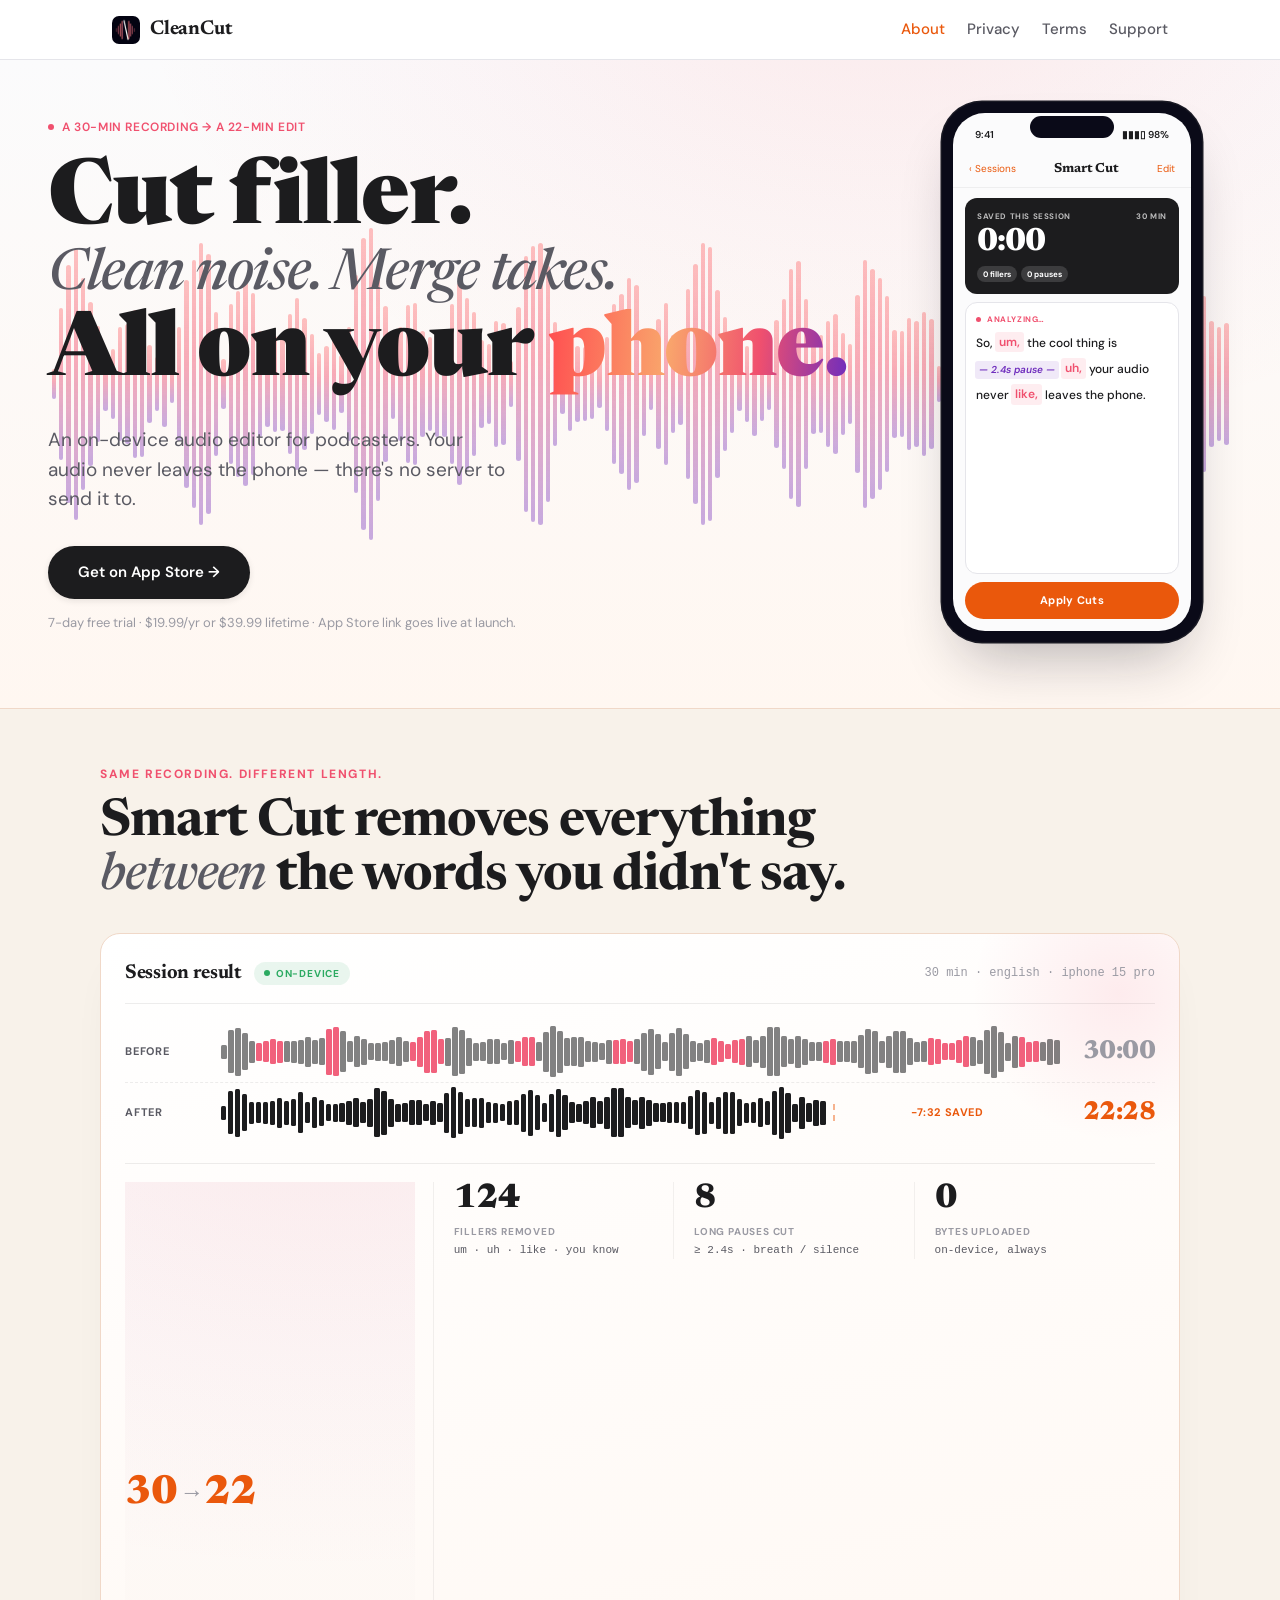
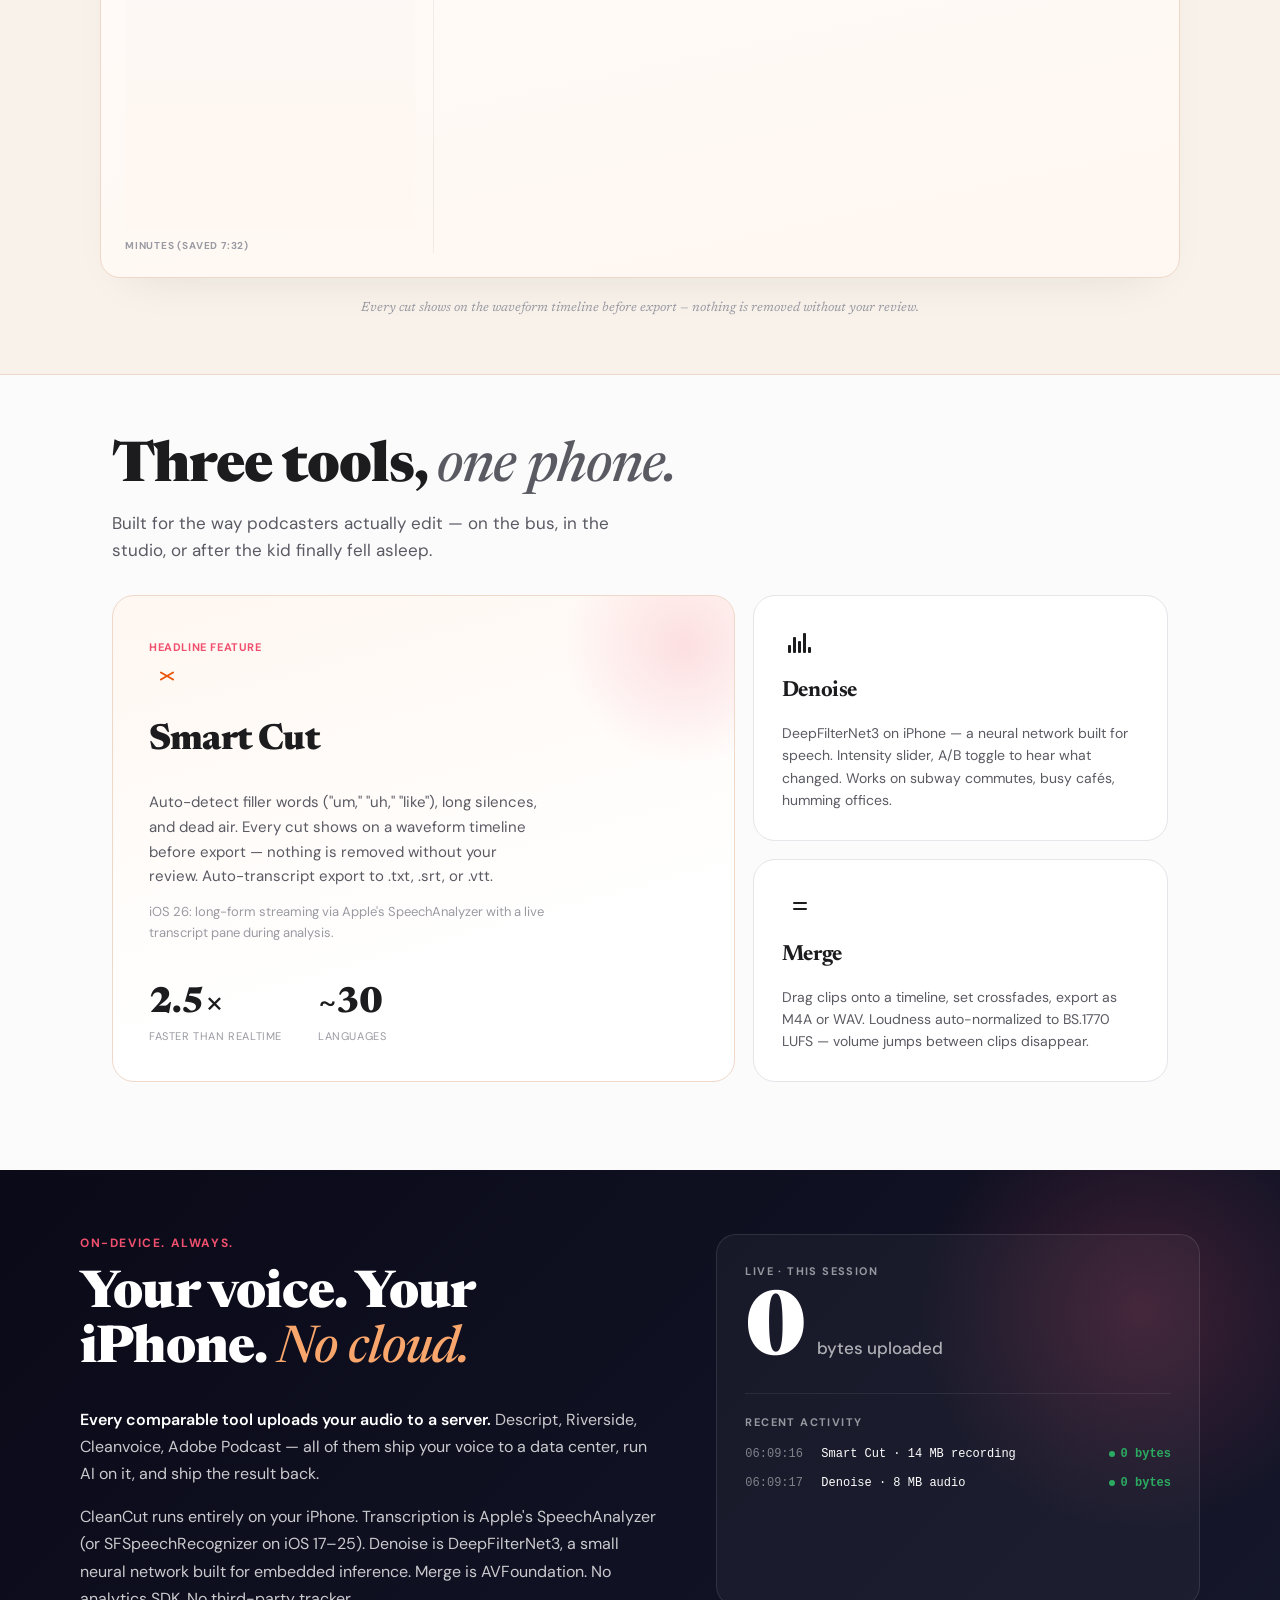
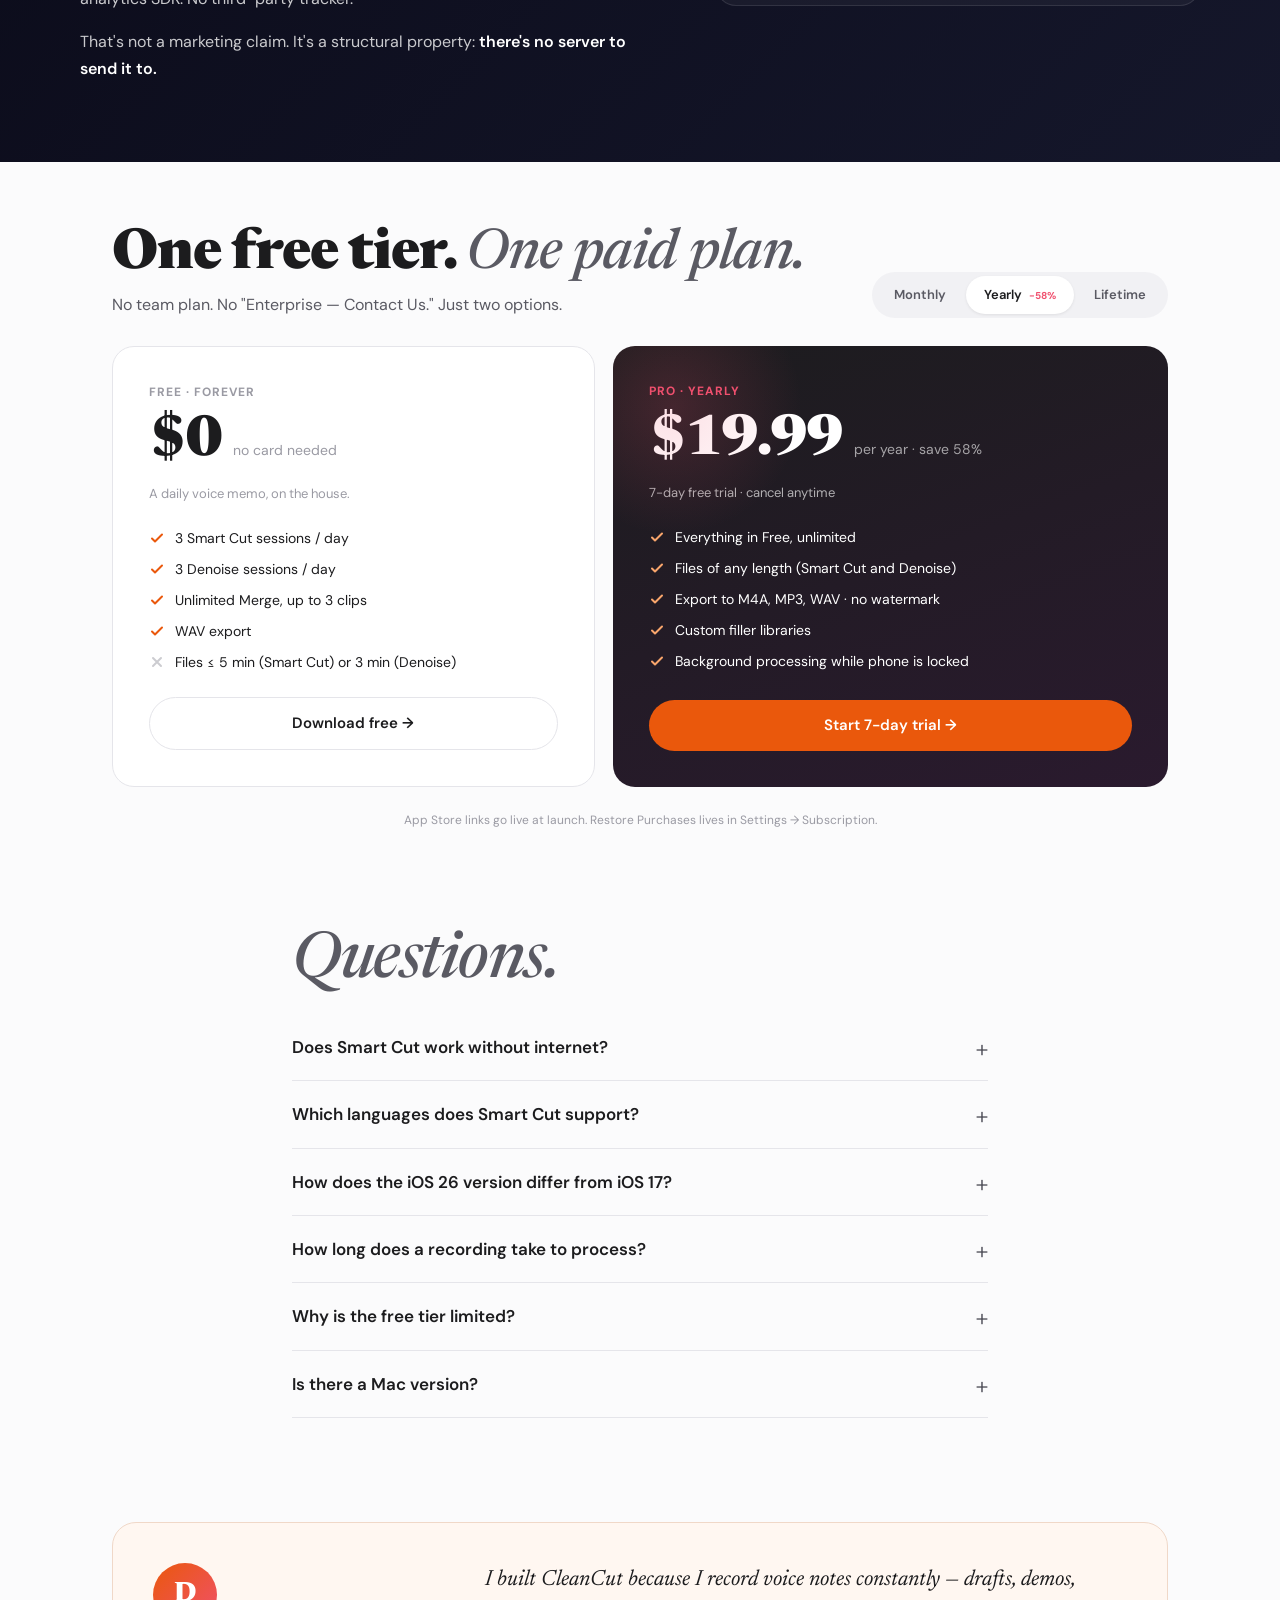
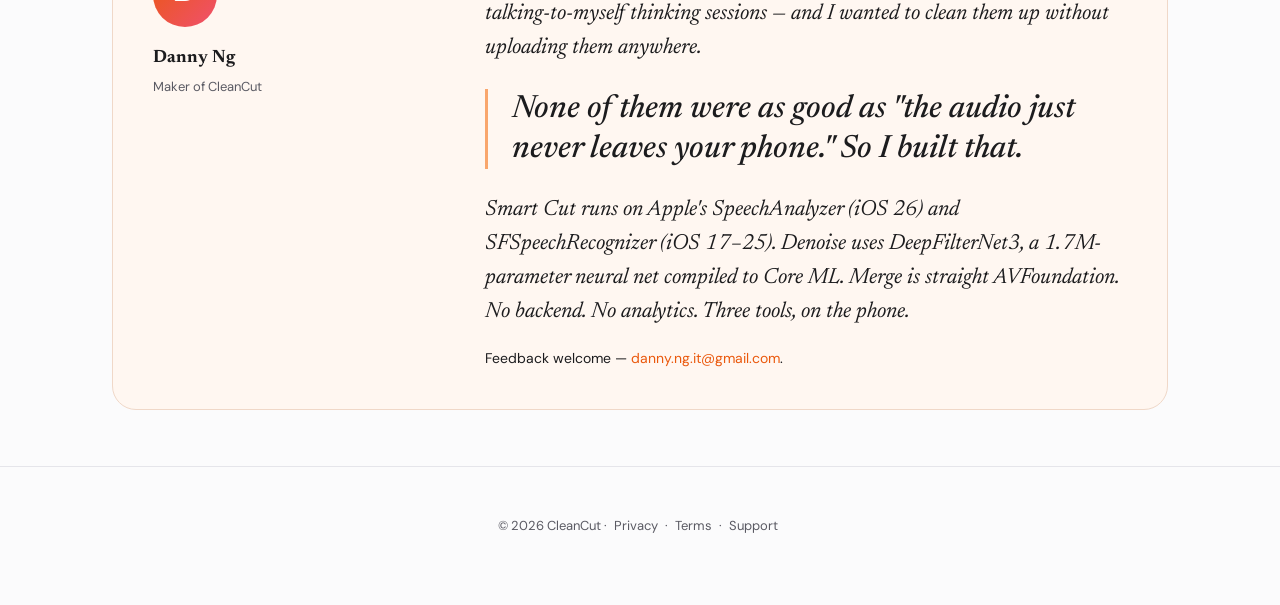
==== commit 1f260ac8: "add git ignore" ====
--- a/index.html
+++ b/index.html
@@ -156,7 +156,7 @@
    ==================================================================== */
 .hero {
   position: relative;
-  min-height: 88vh;
+  min-height: 72vh;
   overflow: hidden;
   background:
     radial-gradient(ellipse 1100px 700px at 70% -100px,
@@ -166,7 +166,7 @@
     linear-gradient(180deg, var(--bg) 0%, var(--bg-warm) 100%);
   display: flex;
   align-items: center;
-  padding: 40px 0 80px;
+  padding: 32px 0 56px;
 }
 .wave-bg {
   position: absolute;
@@ -536,7 +536,7 @@
    ==================================================================== */
 .transition {
   background: var(--bg-cream);
-  padding: 96px 24px;
+  padding: 56px 24px;
   border-top: 1px solid var(--border-warm);
   border-bottom: 1px solid var(--border-warm);
 }
@@ -544,7 +544,7 @@
   max-width: 1080px;
   margin: 0 auto;
 }
-.transition-head { margin-bottom: 40px; }
+.transition-head { margin-bottom: 28px; }
 .transition-eyebrow {
   font-size: 12px;
   color: var(--ai);
@@ -571,27 +571,27 @@
 .dash {
   background: linear-gradient(168deg, #ffffff 0%, var(--bg-warm) 100%);
   border: 1px solid var(--border-warm);
-  border-radius: 24px;
-  padding: 32px;
+  border-radius: 20px;
+  padding: 24px;
   position: relative;
   overflow: hidden;
-  box-shadow: 0 24px 56px -28px rgba(28, 28, 30, 0.12);
+  box-shadow: 0 20px 48px -28px rgba(28, 28, 30, 0.12);
 }
 .dash::after {
   content: "";
   position: absolute;
-  top: -120px; right: -120px;
-  width: 360px; height: 360px;
-  background: radial-gradient(circle, rgba(240, 80, 110, 0.12) 0%, transparent 65%);
+  top: -100px; right: -100px;
+  width: 320px; height: 320px;
+  background: radial-gradient(circle, rgba(240, 80, 110, 0.10) 0%, transparent 65%);
   pointer-events: none;
 }
 .dash-header {
   display: flex;
   align-items: center;
   justify-content: space-between;
-  padding-bottom: 20px;
+  padding-bottom: 14px;
   border-bottom: 1px solid rgba(28, 28, 30, 0.08);
-  margin-bottom: 28px;
+  margin-bottom: 18px;
   position: relative;
   z-index: 1;
 }
@@ -639,10 +639,10 @@
 .wave-block { position: relative; z-index: 1; }
 .wave-row {
   display: grid;
-  grid-template-columns: 96px 1fr 96px;
-  gap: 20px;
+  grid-template-columns: 80px 1fr 80px;
+  gap: 16px;
   align-items: center;
-  padding: 14px 0;
+  padding: 8px 0;
 }
 .wave-row + .wave-row { border-top: 1px dashed rgba(28, 28, 30, 0.08); }
 .wave-row .label {
@@ -654,7 +654,7 @@
 }
 .wave-row .duration {
   font-family: 'Newsreader', Georgia, serif;
-  font-size: 30px;
+  font-size: 26px;
   font-weight: 800;
   text-align: right;
   font-variant-numeric: tabular-nums;
@@ -663,7 +663,7 @@
 .wave-row.before .duration { color: var(--text-dim); }
 .wave-row.after .duration { color: var(--action); }
 .wave-strip {
-  height: 56px;
+  height: 44px;
   display: flex;
   align-items: center;
   gap: 1.5px;
@@ -693,58 +693,60 @@
 }
 .dash-stats {
   display: grid;
-  grid-template-columns: 1.6fr 1fr 1fr 1fr;
-  gap: 28px;
-  margin-top: 36px;
-  padding-top: 28px;
+  grid-template-columns: 1.4fr 1fr 1fr 1fr;
+  gap: 20px;
+  margin-top: 20px;
+  padding-top: 18px;
   border-top: 1px solid rgba(28, 28, 30, 0.08);
+  align-items: start;
   position: relative;
   z-index: 1;
 }
 .dash-stat {
   display: flex;
   flex-direction: column;
-  gap: 4px;
-  padding-right: 24px;
+  gap: 2px;
+  padding-right: 18px;
   border-right: 1px solid rgba(28, 28, 30, 0.06);
 }
 .dash-stat:last-child { border-right: none; padding-right: 0; }
 .dash-stat .num {
   font-family: 'Newsreader', Georgia, serif;
-  font-size: 44px;
+  font-size: 34px;
   font-weight: 800;
-  letter-spacing: -1.2px;
+  letter-spacing: -1px;
   font-variant-numeric: tabular-nums;
-  line-height: 0.95;
+  line-height: 1;
   color: var(--text);
 }
 .dash-stat .num.hero {
-  font-size: 54px;
+  font-size: 40px;
   color: var(--action);
 }
 .dash-stat .num .arrow {
   color: var(--text-dim);
   font-weight: 500;
   font-style: italic;
-  font-size: 32px;
-  margin: 0 4px;
+  font-size: 24px;
+  margin: 0 2px;
 }
 .dash-stat .label {
-  font-size: 11px;
+  font-size: 10px;
   color: var(--text-dim);
   text-transform: uppercase;
   letter-spacing: 0.8px;
   font-weight: 700;
-  margin-top: 4px;
+  margin-top: 6px;
 }
 .dash-stat .sub {
-  font-size: 12px;
+  font-size: 11px;
   color: var(--text-soft);
   margin-top: 2px;
   font-family: ui-monospace, monospace;
+  line-height: 1.4;
 }
 .transition-foot {
-  margin: 28px auto 0;
+  margin: 20px auto 0;
   text-align: center;
   font-size: 13px;
   color: var(--text-dim);
@@ -759,7 +761,7 @@
 .features {
   max-width: var(--max);
   margin: 0 auto;
-  padding: 96px 32px 32px;
+  padding: 64px 32px 24px;
 }
 .features h2 {
   font-family: 'Newsreader', Georgia, serif;
@@ -777,7 +779,7 @@
 .features-sub {
   font-size: 17px;
   color: var(--text-soft);
-  margin: 0 0 48px;
+  margin: 0 0 32px;
   max-width: 540px;
   line-height: 1.55;
 }
@@ -949,8 +951,8 @@
 .moat {
   background: linear-gradient(135deg, var(--bg-dark) 0%, var(--bg-dark-card) 100%);
   color: rgba(255,255,255,0.92);
-  margin: 96px 0 0;
-  padding: 96px 24px;
+  margin: 64px 0 0;
+  padding: 64px 24px;
   position: relative;
   overflow: hidden;
 }
@@ -1084,7 +1086,7 @@
 .pricing {
   max-width: var(--max);
   margin: 0 auto;
-  padding: 96px 32px 32px;
+  padding: 64px 32px 24px;
 }
 .pricing-head {
   display: flex;
@@ -1092,7 +1094,7 @@
   justify-content: space-between;
   flex-wrap: wrap;
   gap: 24px;
-  margin-bottom: 40px;
+  margin-bottom: 28px;
 }
 .pricing h2 {
   font-family: 'Newsreader', Georgia, serif;
@@ -1279,12 +1281,12 @@
 .faq {
   max-width: 760px;
   margin: 0 auto;
-  padding: 96px 32px 32px;
+  padding: 64px 32px 24px;
 }
 .faq h2 {
   font-family: 'Newsreader', Georgia, serif;
-  font-size: clamp(48px, 6vw, 80px);
-  margin: 0 0 32px;
+  font-size: clamp(40px, 5vw, 64px);
+  margin: 0 0 20px;
   font-weight: 800;
   letter-spacing: -1.5px;
   line-height: 1;
@@ -1329,20 +1331,20 @@
    ==================================================================== */
 .founder {
   max-width: var(--max);
-  margin: 64px auto 0;
-  padding: 64px 32px 80px;
+  margin: 40px auto 0;
+  padding: 40px 32px 56px;
 }
 .founder-card {
   background: var(--bg-warm);
   border: 1px solid var(--border-warm);
-  border-radius: 28px;
-  padding: 64px 56px;
+  border-radius: 24px;
+  padding: 40px 40px;
   display: grid;
   grid-template-columns: 1fr;
-  gap: 24px;
+  gap: 20px;
 }
 @media (min-width: 720px) {
-  .founder-card { grid-template-columns: 1fr 2.2fr; gap: 56px; align-items: start; }
+  .founder-card { grid-template-columns: 1fr 2.2fr; gap: 40px; align-items: start; }
 }
 .founder-meta { display: flex; flex-direction: column; gap: 4px; }
 .founder-avatar {
@@ -1427,12 +1429,12 @@
   .pricing-head { flex-direction: column; align-items: stretch; }
   .pricing-grid { grid-template-columns: 1fr; }
   .founder-card { grid-template-columns: 1fr; padding: 36px 28px; }
-  .dash-stats { grid-template-columns: 1fr 1fr; gap: 20px; }
-  .dash-stat { border-right: none; padding-right: 0; padding-bottom: 12px; }
-  .wave-row { grid-template-columns: 72px 1fr 72px; gap: 12px; }
-  .wave-row .duration { font-size: 22px; }
-  .dash-stat .num { font-size: 36px; }
-  .dash-stat .num.hero { font-size: 44px; }
+  .dash-stats { grid-template-columns: 1fr 1fr; gap: 16px; }
+  .dash-stat { border-right: none; padding-right: 0; padding-bottom: 8px; }
+  .wave-row { grid-template-columns: 60px 1fr 60px; gap: 10px; }
+  .wave-row .duration { font-size: 20px; }
+  .dash-stat .num { font-size: 28px; }
+  .dash-stat .num.hero { font-size: 34px; }
   .dash-header { flex-direction: column; align-items: flex-start; gap: 8px; }
 }
 </style>
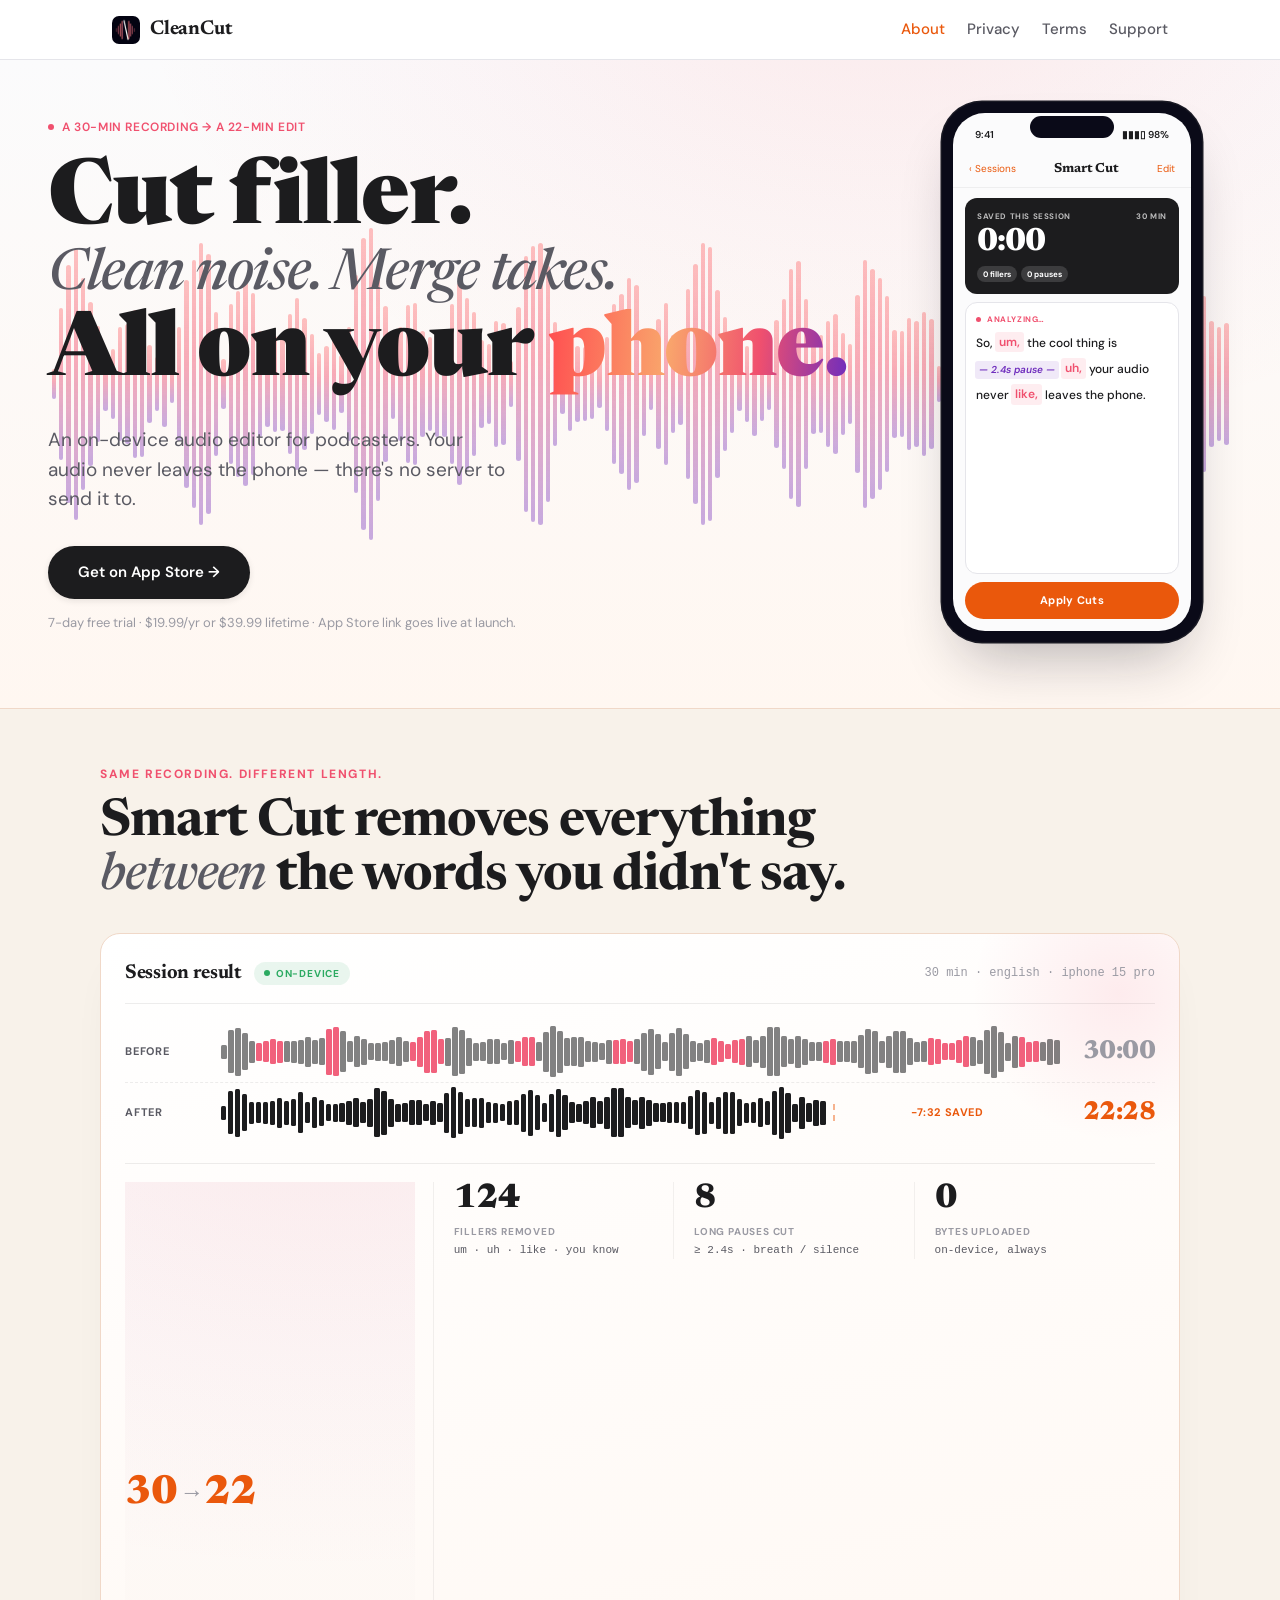
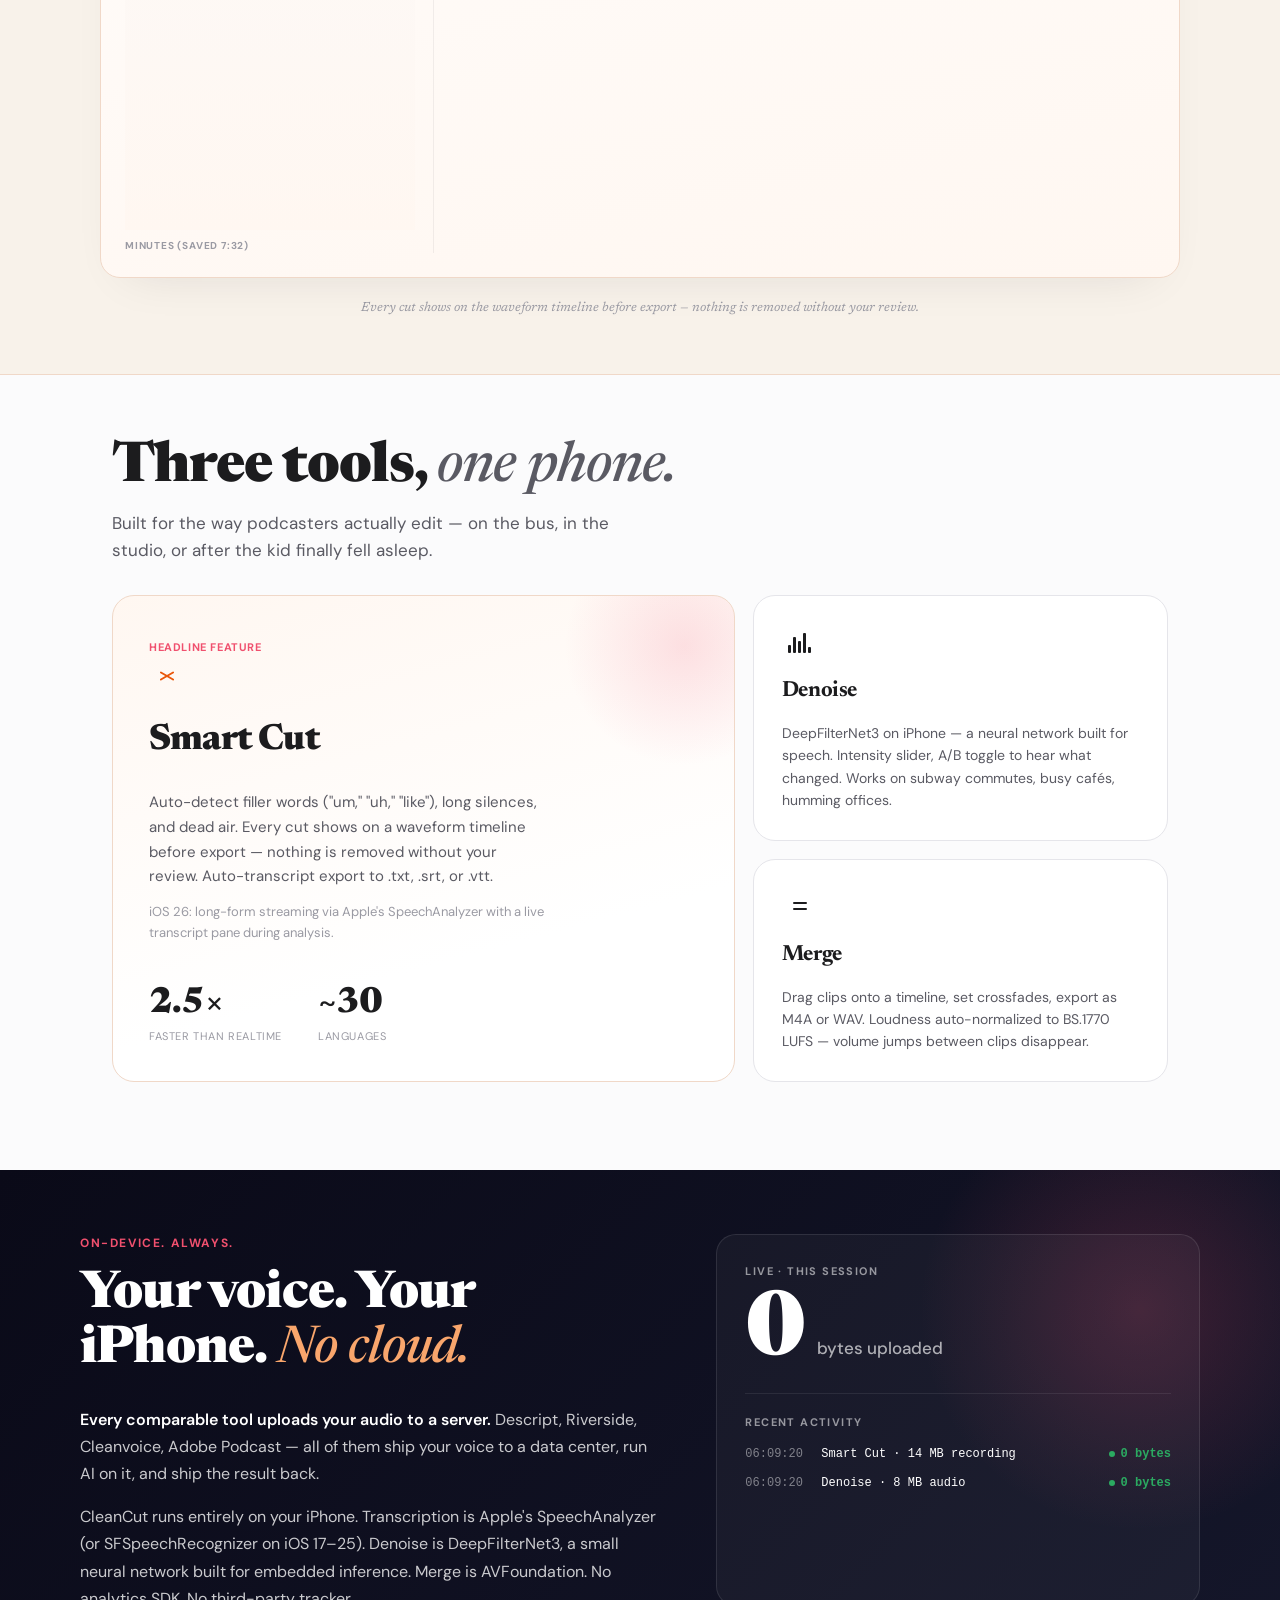
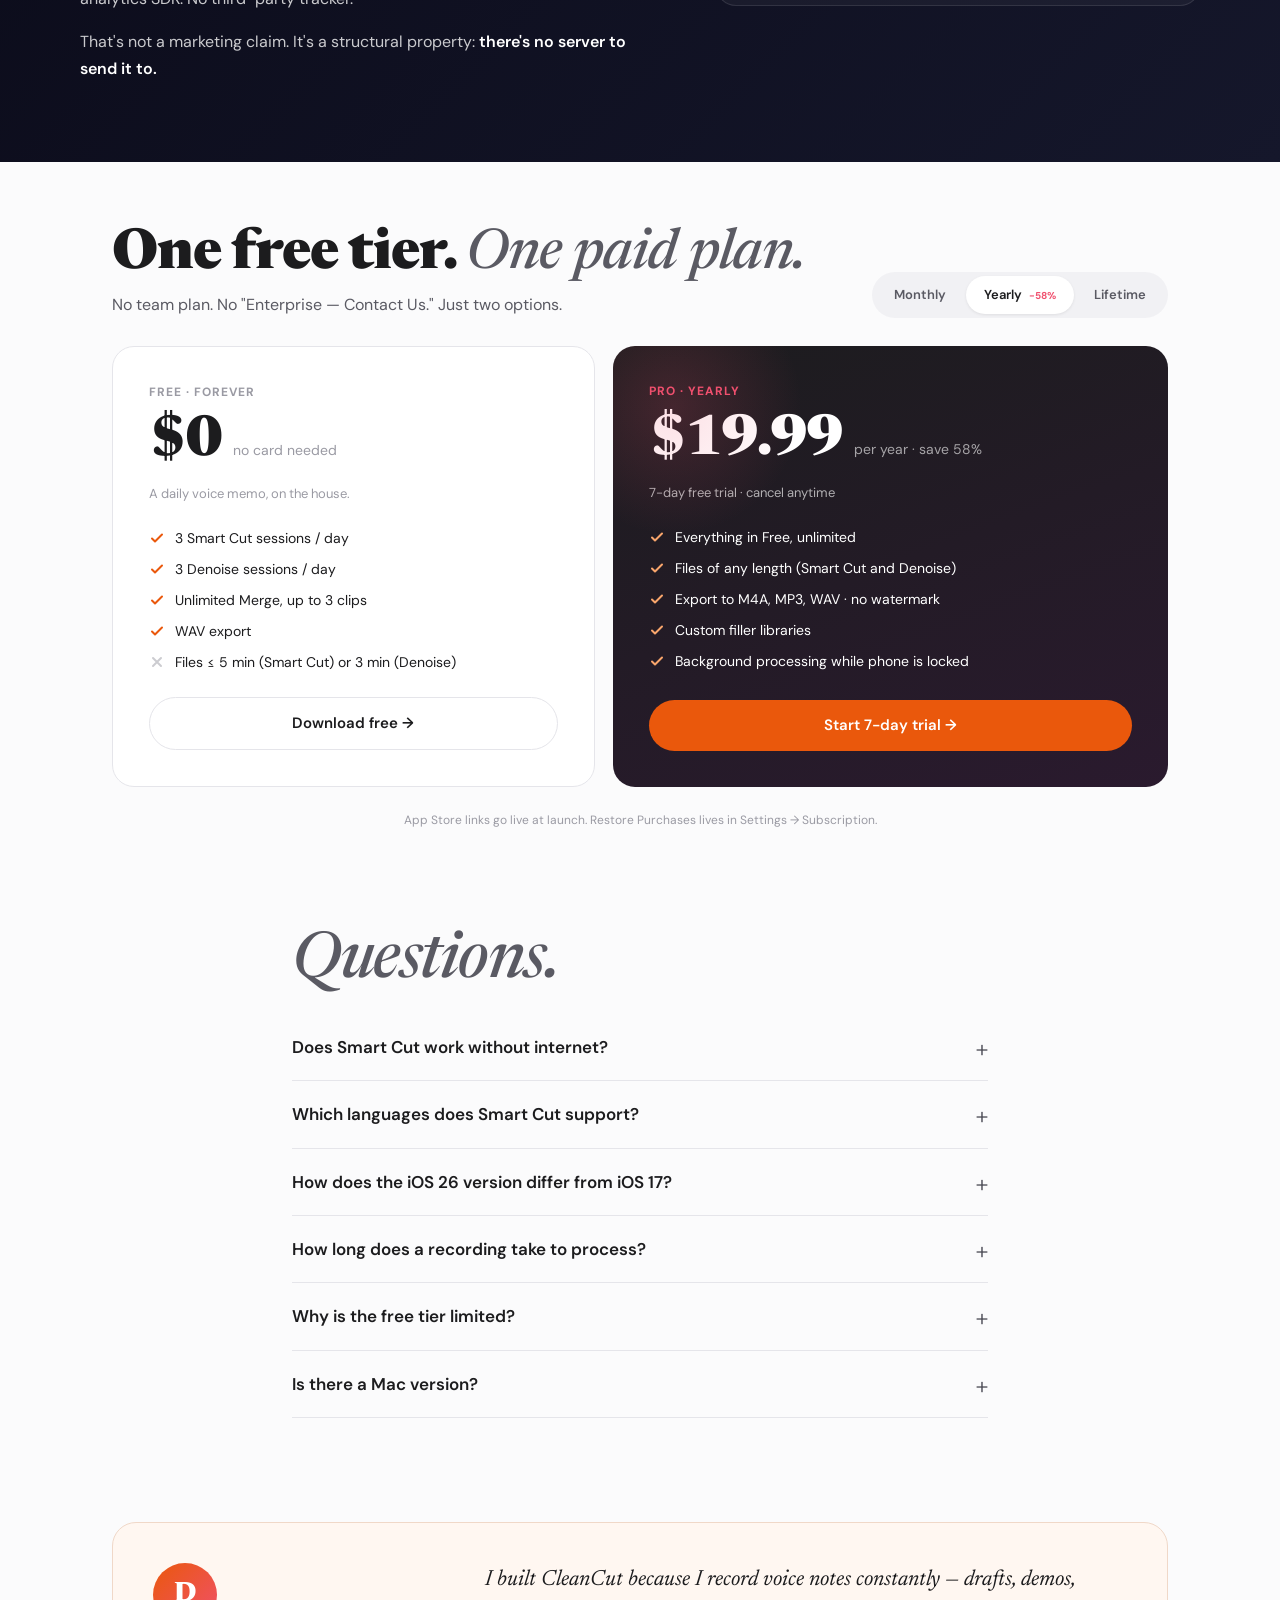
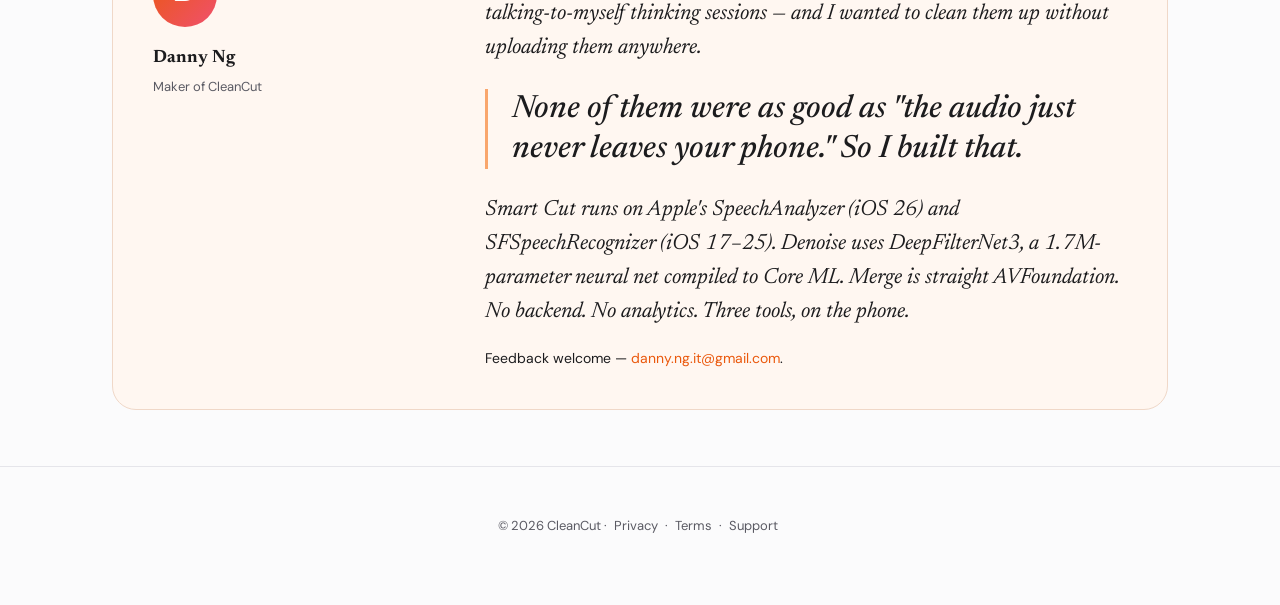
==== commit 34dbc405: "fix: cleancut OG URLs + defensive top-alignment on dashboard stats - Replace remaining clearcut-lega" ====
--- a/index.html
+++ b/index.html
@@ -15,14 +15,14 @@
 <meta property="og:type" content="website" />
 <meta property="og:title" content="CleanCut — Cut, clean, and merge audio on your iPhone" />
 <meta property="og:description" content="CleanCut is an on-device audio editor for iPhone. Trim filler words, denoise background noise, and merge takes — your audio never leaves the phone." />
-<meta property="og:image" content="https://datnntqn.github.io/clearcut-legal/cleancut-logo.png" />
-<meta property="og:url" content="https://datnntqn.github.io/clearcut-legal/" />
+<meta property="og:image" content="https://datnntqn.github.io/cleancut-legal/cleancut-logo.png" />
+<meta property="og:url" content="https://datnntqn.github.io/cleancut-legal/" />
 
 <!-- Twitter Card -->
 <meta name="twitter:card" content="summary" />
 <meta name="twitter:title" content="CleanCut — Cut, clean, and merge audio on your iPhone" />
 <meta name="twitter:description" content="CleanCut is an on-device audio editor for iPhone. Trim filler words, denoise background noise, and merge takes — your audio never leaves the phone." />
-<meta name="twitter:image" content="https://datnntqn.github.io/clearcut-legal/cleancut-logo.png" />
+<meta name="twitter:image" content="https://datnntqn.github.io/cleancut-legal/cleancut-logo.png" />
 
 <link rel="preconnect" href="https://fonts.googleapis.com">
 <link rel="preconnect" href="https://fonts.gstatic.com" crossorigin>
@@ -705,9 +705,12 @@
 .dash-stat {
   display: flex;
   flex-direction: column;
+  justify-content: flex-start;
+  align-self: start;
   gap: 2px;
   padding-right: 18px;
   border-right: 1px solid rgba(28, 28, 30, 0.06);
+  min-height: 0;
 }
 .dash-stat:last-child { border-right: none; padding-right: 0; }
 .dash-stat .num {
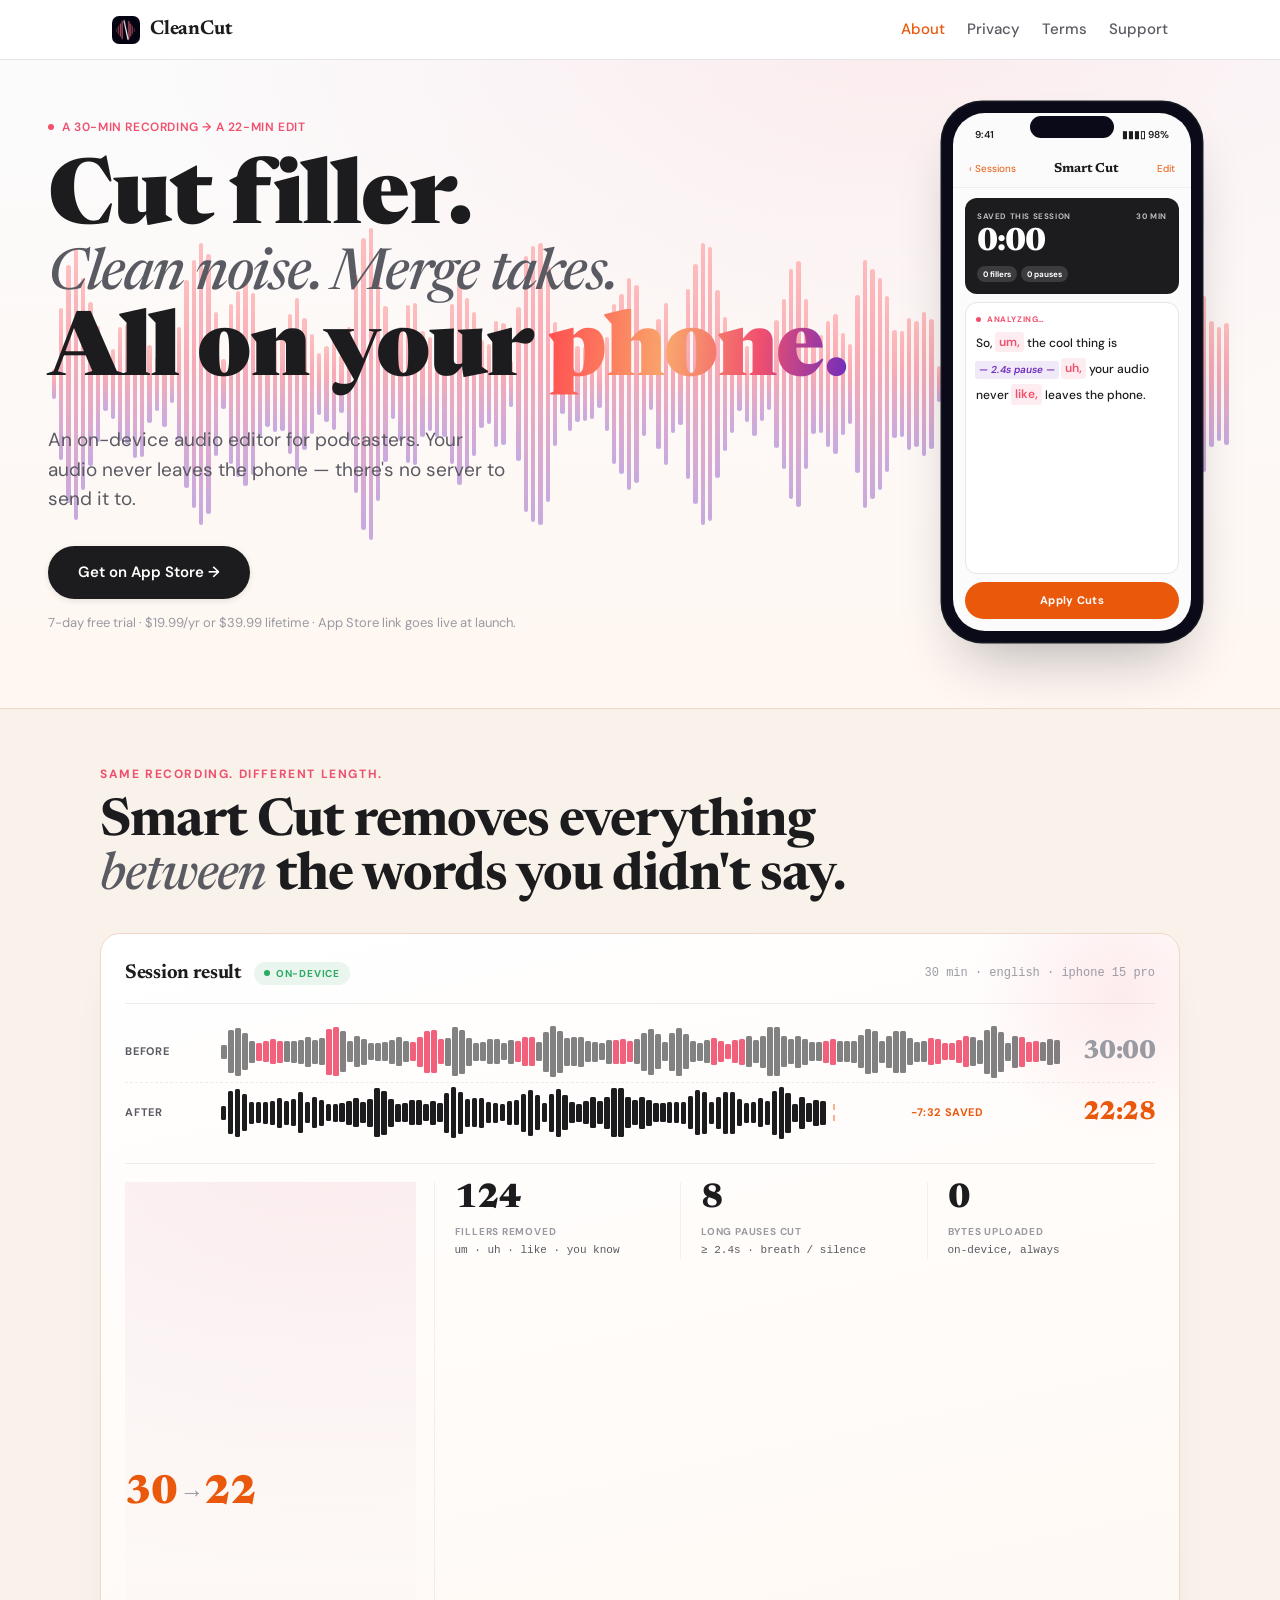
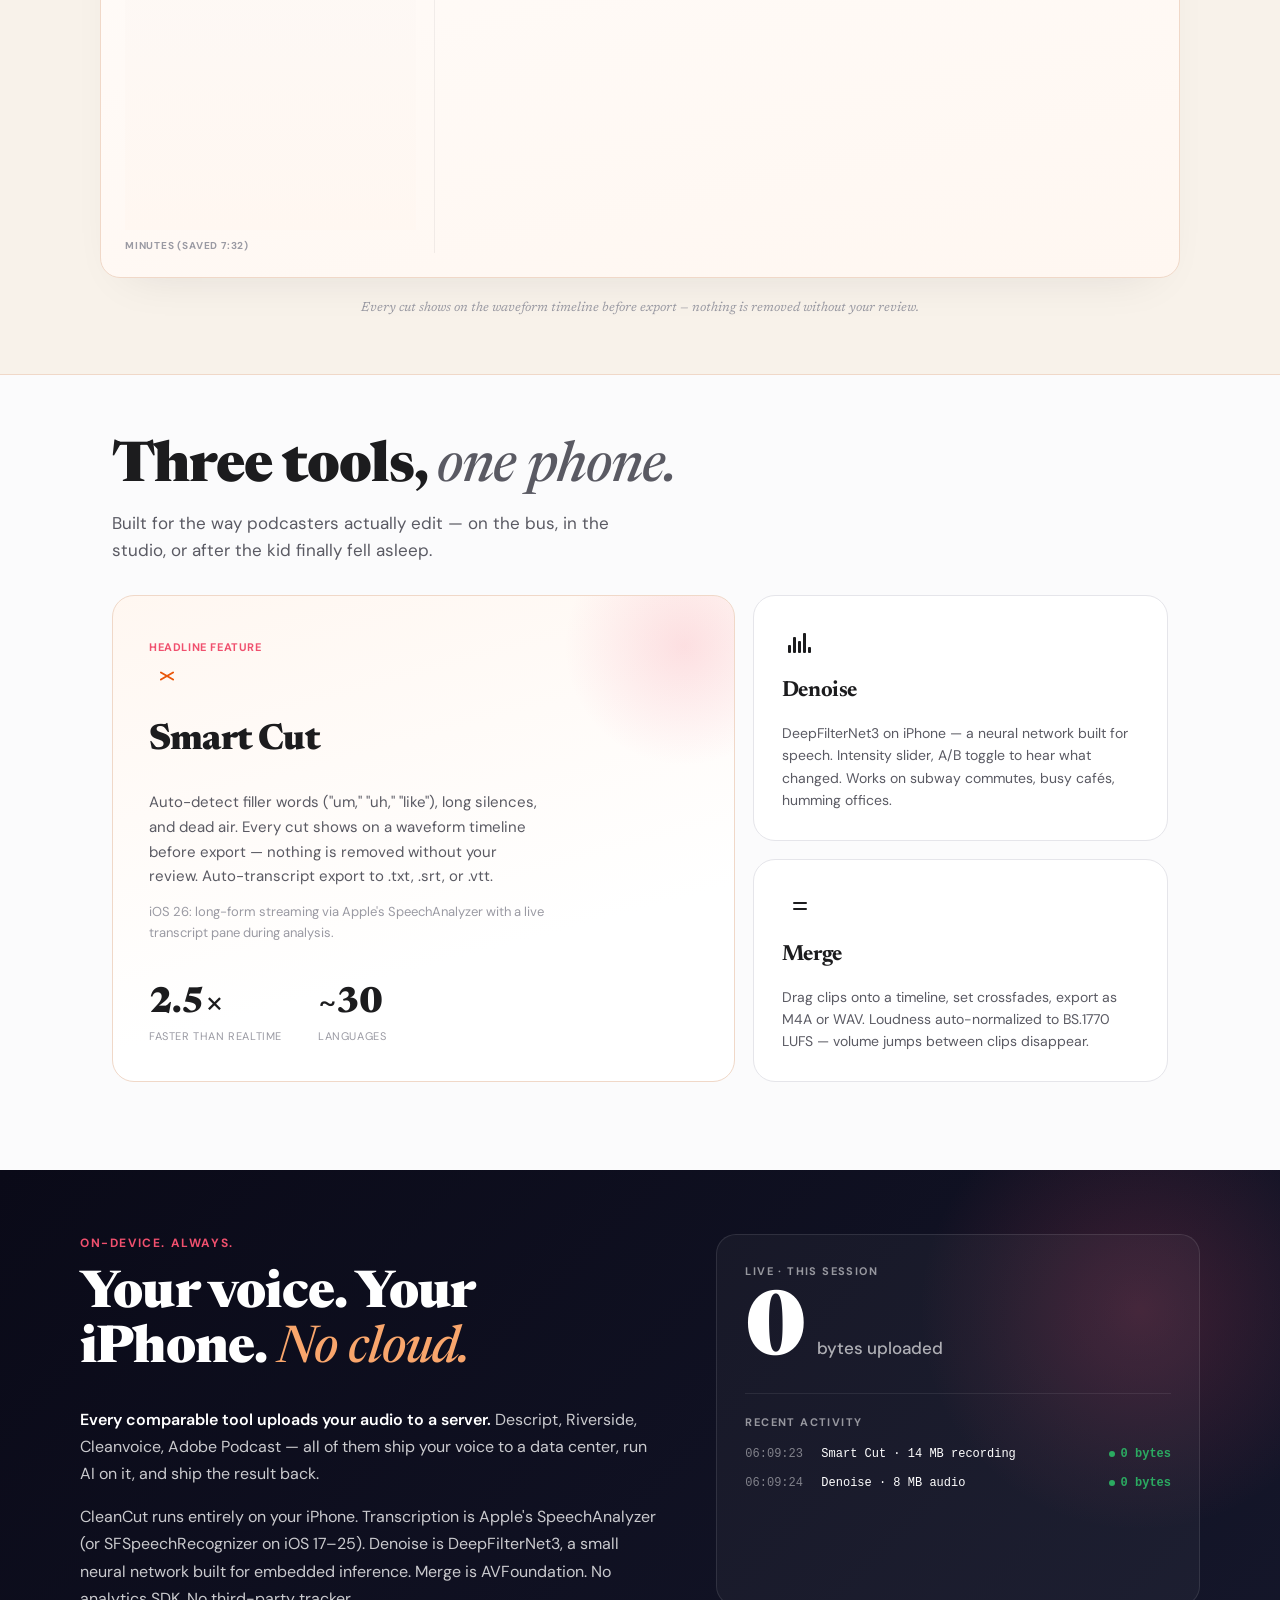
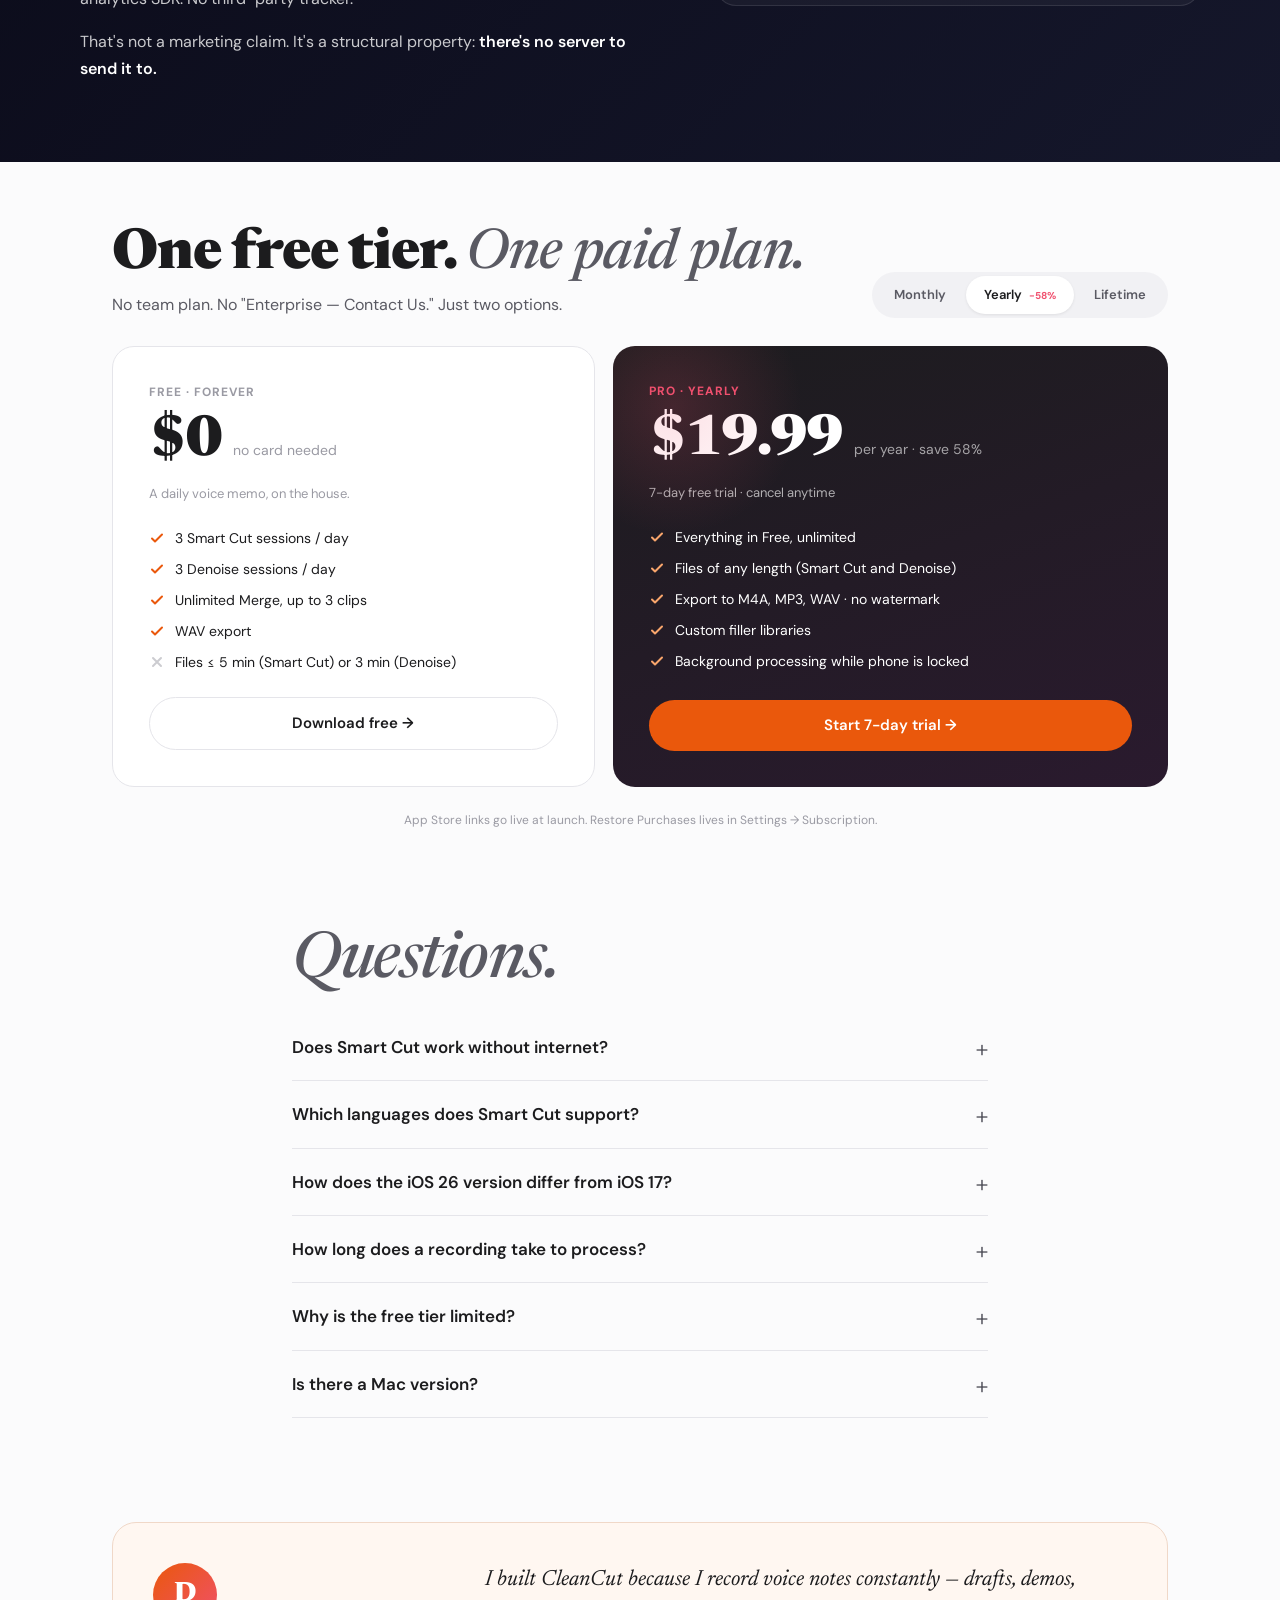
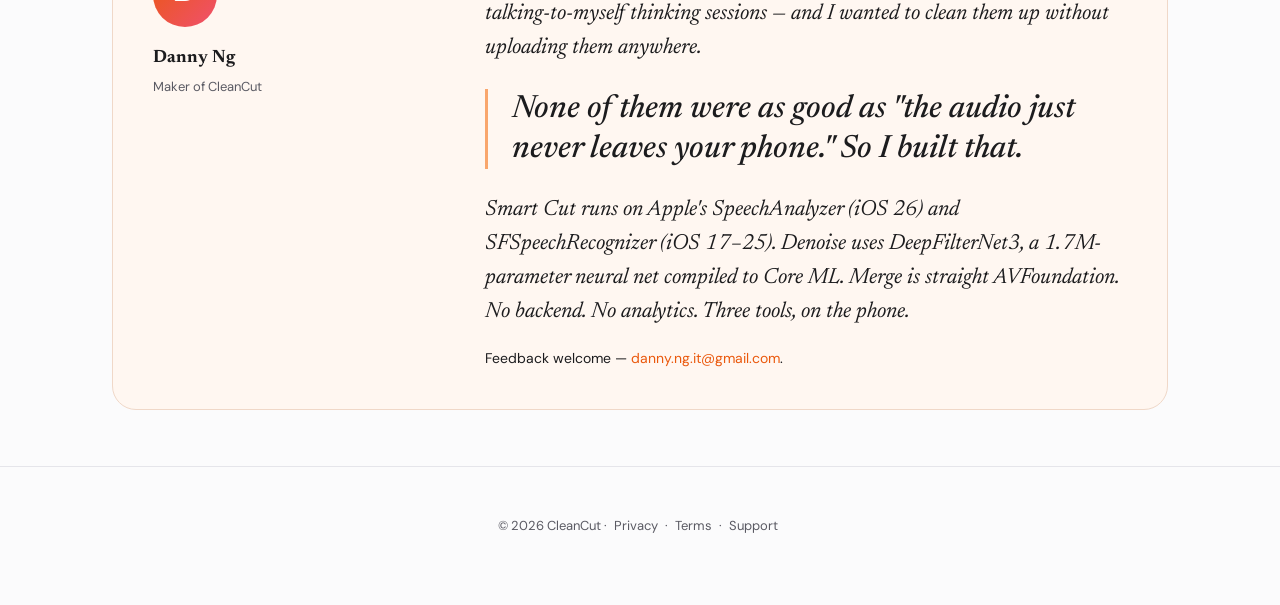
==== commit bc78a452: "fix: dashboard stats flexbox + no-cache headers Convert .dash-stats from CSS grid to flexbox row to " ====
--- a/index.html
+++ b/index.html
@@ -3,6 +3,9 @@
 <head>
 <meta charset="utf-8" />
 <meta name="viewport" content="width=device-width, initial-scale=1" />
+<meta http-equiv="Cache-Control" content="no-cache, no-store, must-revalidate" />
+<meta http-equiv="Pragma" content="no-cache" />
+<meta http-equiv="Expires" content="0" />
 <title>CleanCut — Cut, clean, and merge audio on your iPhone</title>
 <meta
   name="description"
@@ -692,13 +695,13 @@
   margin-left: 6px;
 }
 .dash-stats {
-  display: grid;
-  grid-template-columns: 1.4fr 1fr 1fr 1fr;
+  display: flex;
+  flex-wrap: nowrap;
+  align-items: flex-start;
   gap: 20px;
   margin-top: 20px;
   padding-top: 18px;
   border-top: 1px solid rgba(28, 28, 30, 0.08);
-  align-items: start;
   position: relative;
   z-index: 1;
 }
@@ -706,12 +709,14 @@
   display: flex;
   flex-direction: column;
   justify-content: flex-start;
-  align-self: start;
   gap: 2px;
   padding-right: 18px;
   border-right: 1px solid rgba(28, 28, 30, 0.06);
+  flex: 1 1 0;
+  min-width: 0;
   min-height: 0;
 }
+.dash-stat:first-child { flex: 1.4 1 0; }
 .dash-stat:last-child { border-right: none; padding-right: 0; }
 .dash-stat .num {
   font-family: 'Newsreader', Georgia, serif;
@@ -1432,8 +1437,8 @@
   .pricing-head { flex-direction: column; align-items: stretch; }
   .pricing-grid { grid-template-columns: 1fr; }
   .founder-card { grid-template-columns: 1fr; padding: 36px 28px; }
-  .dash-stats { grid-template-columns: 1fr 1fr; gap: 16px; }
-  .dash-stat { border-right: none; padding-right: 0; padding-bottom: 8px; }
+  .dash-stats { flex-wrap: wrap; gap: 16px; }
+  .dash-stat, .dash-stat:first-child { flex: 1 1 calc(50% - 8px); border-right: none; padding-right: 0; padding-bottom: 8px; }
   .wave-row { grid-template-columns: 60px 1fr 60px; gap: 10px; }
   .wave-row .duration { font-size: 20px; }
   .dash-stat .num { font-size: 28px; }
@@ -1567,22 +1572,22 @@
         </div>
       </div>
 
-      <div class="dash-stats">
-        <div class="dash-stat">
+      <div class="dash-stats" style="display:flex;align-items:flex-start;">
+        <div class="dash-stat" style="align-self:flex-start;">
           <div class="num hero">30<span class="arrow">→</span>22</div>
           <div class="label">Minutes (saved 7:32)</div>
         </div>
-        <div class="dash-stat">
+        <div class="dash-stat" style="align-self:flex-start;">
           <div class="num">124</div>
           <div class="label">Fillers removed</div>
           <div class="sub">um · uh · like · you know</div>
         </div>
-        <div class="dash-stat">
+        <div class="dash-stat" style="align-self:flex-start;">
           <div class="num">8</div>
           <div class="label">Long pauses cut</div>
           <div class="sub">≥ 2.4s · breath / silence</div>
         </div>
-        <div class="dash-stat">
+        <div class="dash-stat" style="align-self:flex-start;">
           <div class="num">0</div>
           <div class="label">Bytes uploaded</div>
           <div class="sub">on-device, always</div>
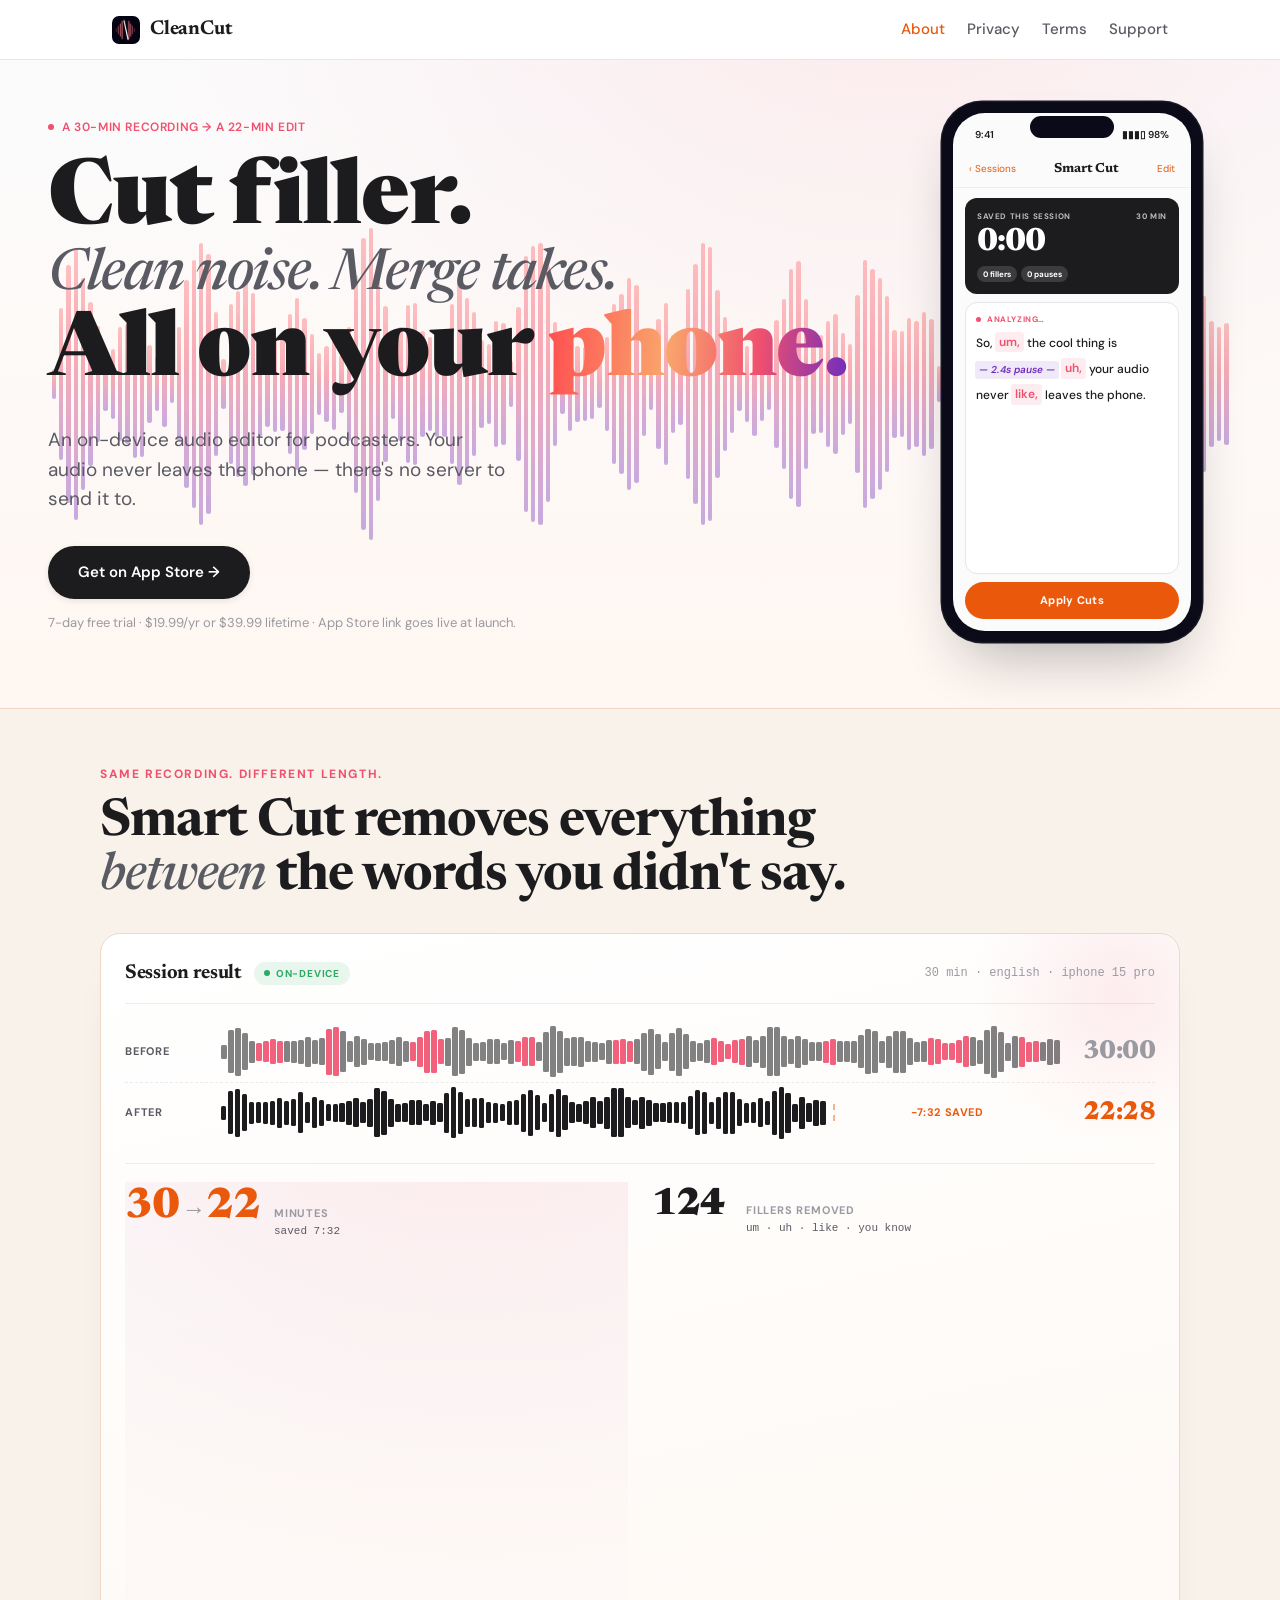
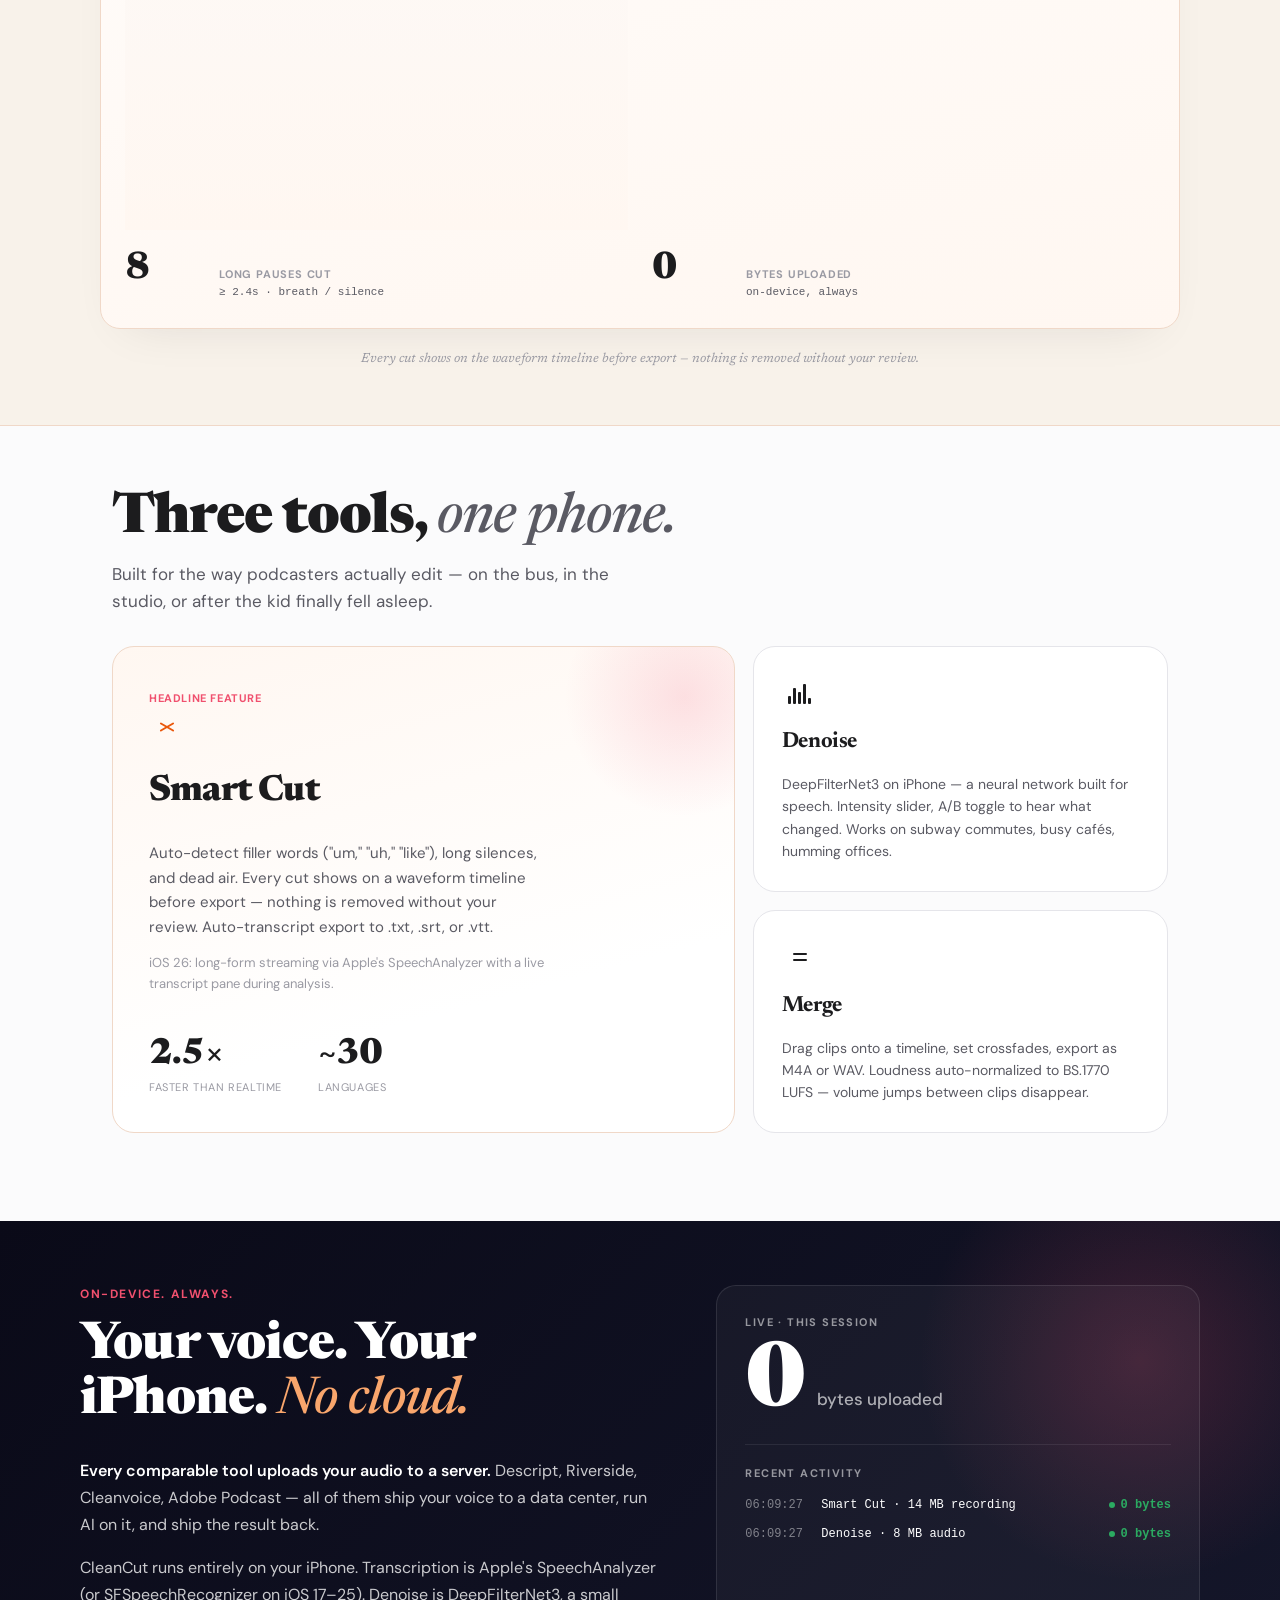
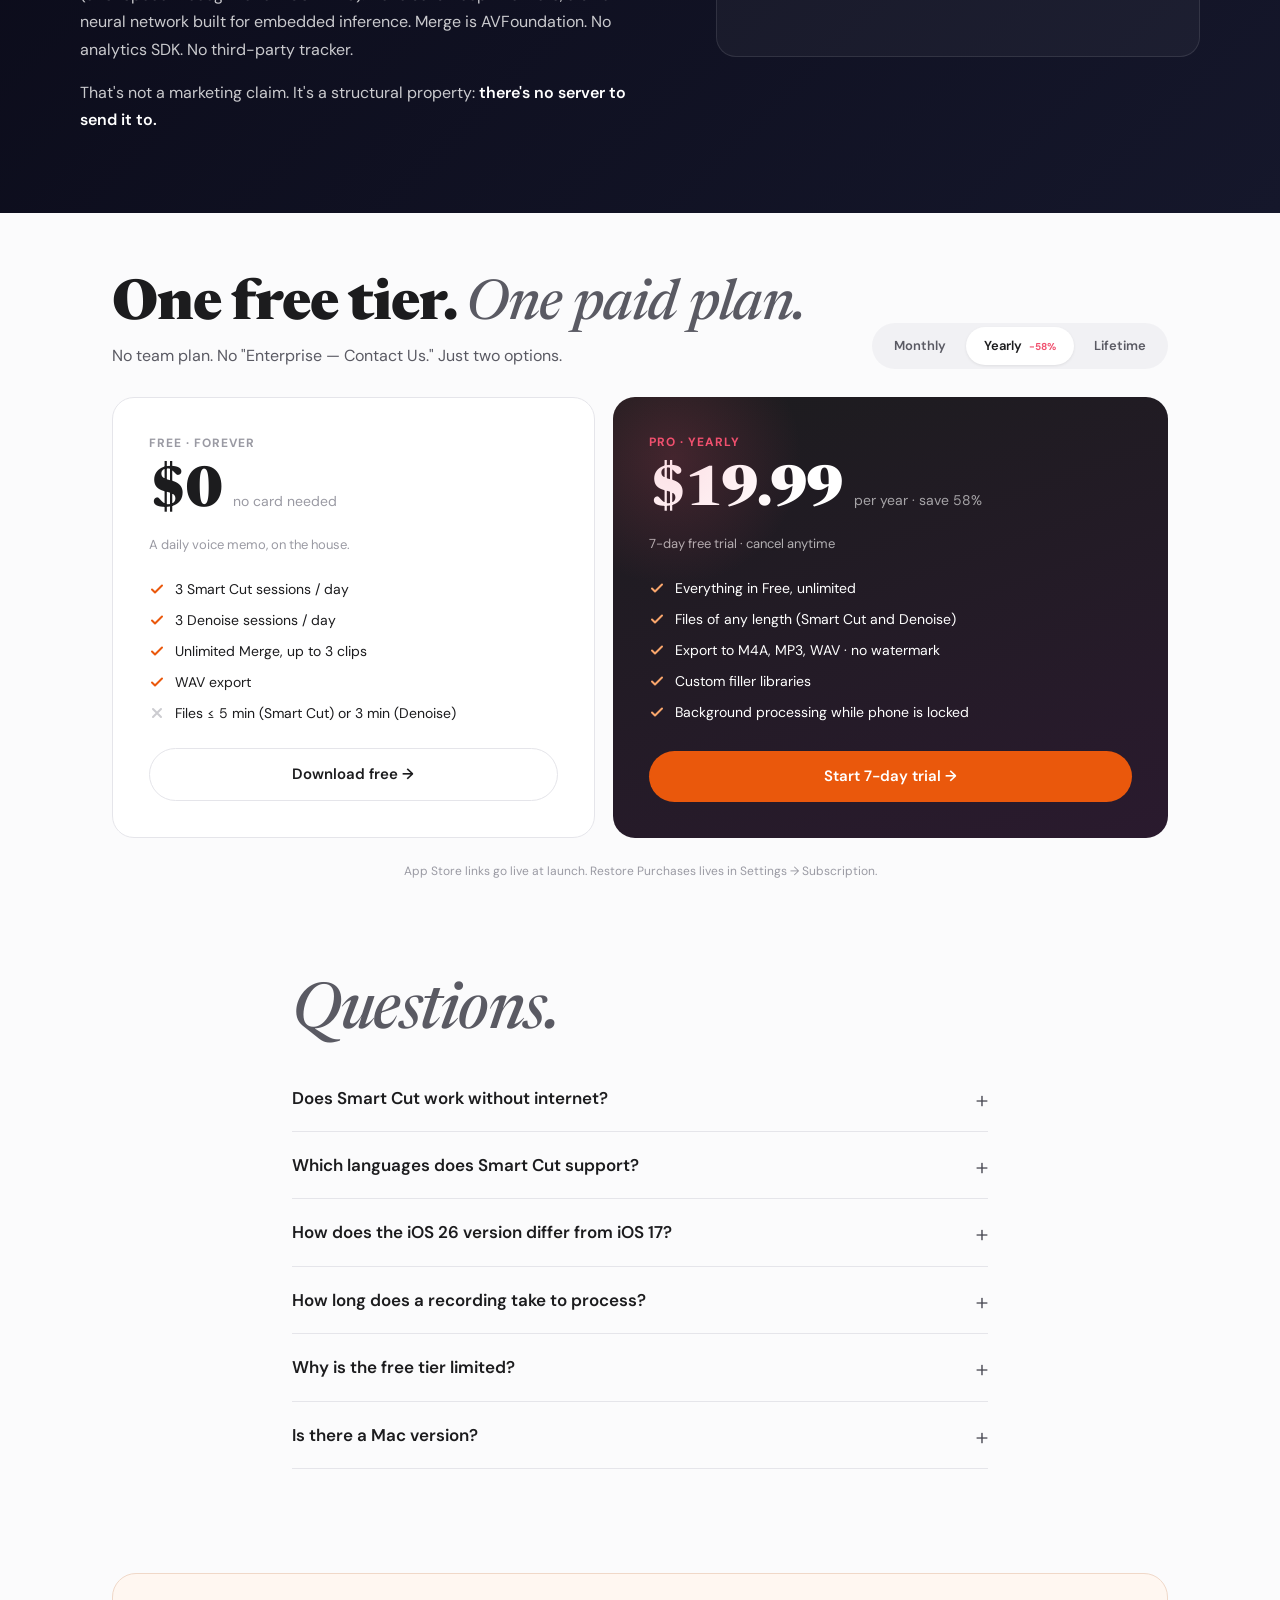
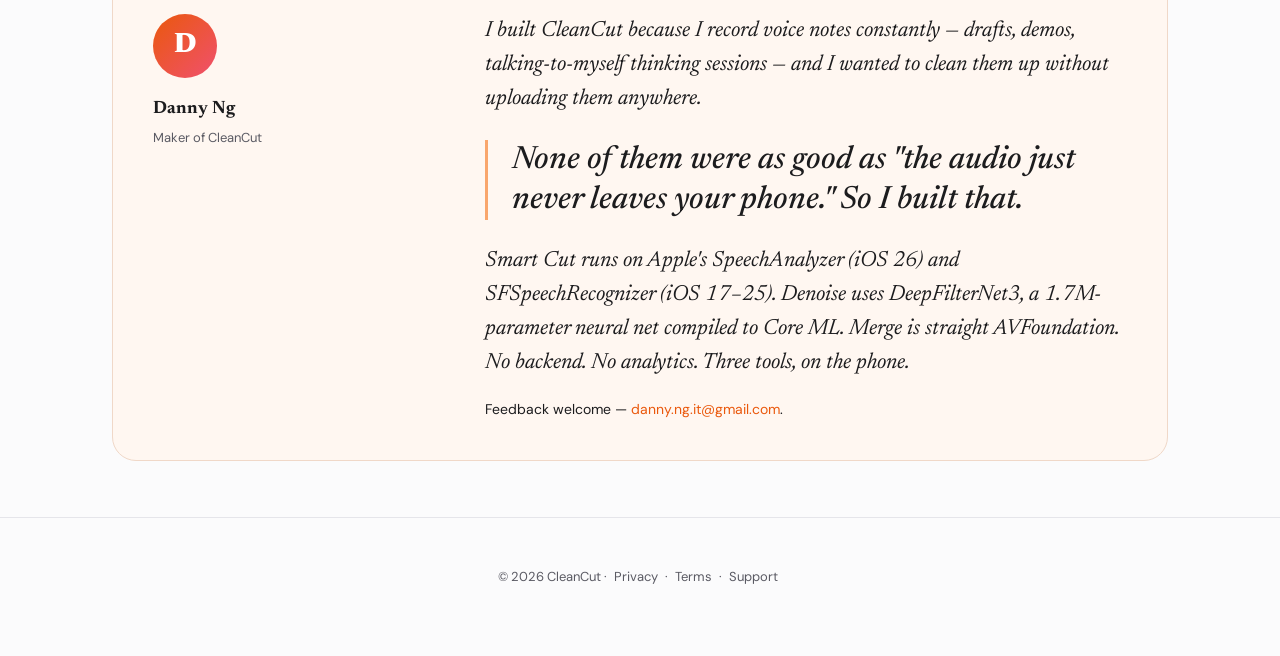
==== commit 66f77acd: "fix: stats row uses 2×2 horizontal grid (Option B) Replace 4-column .dash-stats / .dash-stat layout " ====
--- a/index.html
+++ b/index.html
@@ -694,59 +694,53 @@
   border-left: 2px dashed rgba(234, 88, 12, 0.45);
   margin-left: 6px;
 }
-.dash-stats {
-  display: flex;
-  flex-wrap: nowrap;
-  align-items: flex-start;
-  gap: 20px;
+/* 2×2 stat grid — number sits BESIDE label, eliminating any vertical alignment bug. */
+.grid2 {
+  display: grid;
+  grid-template-columns: 1fr 1fr;
+  gap: 16px 24px;
   margin-top: 20px;
   padding-top: 18px;
   border-top: 1px solid rgba(28, 28, 30, 0.08);
   position: relative;
   z-index: 1;
 }
-.dash-stat {
-  display: flex;
-  flex-direction: column;
-  justify-content: flex-start;
-  gap: 2px;
-  padding-right: 18px;
-  border-right: 1px solid rgba(28, 28, 30, 0.06);
-  flex: 1 1 0;
-  min-width: 0;
-  min-height: 0;
-}
-.dash-stat:first-child { flex: 1.4 1 0; }
-.dash-stat:last-child { border-right: none; padding-right: 0; }
-.dash-stat .num {
+.grid2-cell {
+  display: flex;
+  align-items: baseline;
+  gap: 14px;
+  padding: 4px 0;
+}
+.grid2-cell .num {
   font-family: 'Newsreader', Georgia, serif;
-  font-size: 34px;
+  font-size: 38px;
   font-weight: 800;
   letter-spacing: -1px;
   font-variant-numeric: tabular-nums;
   line-height: 1;
   color: var(--text);
-}
-.dash-stat .num.hero {
-  font-size: 40px;
-  color: var(--action);
-}
-.dash-stat .num .arrow {
+  min-width: 80px;
+}
+.grid2-cell.hero .num { color: var(--action); font-size: 42px; }
+.grid2-cell .num .arrow {
   color: var(--text-dim);
   font-weight: 500;
   font-style: italic;
   font-size: 24px;
   margin: 0 2px;
 }
-.dash-stat .label {
-  font-size: 10px;
+.grid2-cell .right {
+  display: flex;
+  flex-direction: column;
+}
+.grid2-cell .label {
+  font-size: 11px;
   color: var(--text-dim);
   text-transform: uppercase;
   letter-spacing: 0.8px;
   font-weight: 700;
-  margin-top: 6px;
-}
-.dash-stat .sub {
+}
+.grid2-cell .sub {
   font-size: 11px;
   color: var(--text-soft);
   margin-top: 2px;
@@ -1437,12 +1431,11 @@
   .pricing-head { flex-direction: column; align-items: stretch; }
   .pricing-grid { grid-template-columns: 1fr; }
   .founder-card { grid-template-columns: 1fr; padding: 36px 28px; }
-  .dash-stats { flex-wrap: wrap; gap: 16px; }
-  .dash-stat, .dash-stat:first-child { flex: 1 1 calc(50% - 8px); border-right: none; padding-right: 0; padding-bottom: 8px; }
+  .grid2 { grid-template-columns: 1fr; gap: 10px; }
+  .grid2-cell .num { font-size: 32px; min-width: 64px; }
+  .grid2-cell.hero .num { font-size: 36px; }
   .wave-row { grid-template-columns: 60px 1fr 60px; gap: 10px; }
   .wave-row .duration { font-size: 20px; }
-  .dash-stat .num { font-size: 28px; }
-  .dash-stat .num.hero { font-size: 34px; }
   .dash-header { flex-direction: column; align-items: flex-start; gap: 8px; }
 }
 </style>
@@ -1572,25 +1565,34 @@
         </div>
       </div>
 
-      <div class="dash-stats" style="display:flex;align-items:flex-start;">
-        <div class="dash-stat" style="align-self:flex-start;">
-          <div class="num hero">30<span class="arrow">→</span>22</div>
-          <div class="label">Minutes (saved 7:32)</div>
+      <div class="grid2">
+        <div class="grid2-cell hero">
+          <div class="num">30<span class="arrow">→</span>22</div>
+          <div class="right">
+            <div class="label">Minutes</div>
+            <div class="sub">saved 7:32</div>
+          </div>
         </div>
-        <div class="dash-stat" style="align-self:flex-start;">
+        <div class="grid2-cell">
           <div class="num">124</div>
-          <div class="label">Fillers removed</div>
-          <div class="sub">um · uh · like · you know</div>
+          <div class="right">
+            <div class="label">Fillers removed</div>
+            <div class="sub">um · uh · like · you know</div>
+          </div>
         </div>
-        <div class="dash-stat" style="align-self:flex-start;">
+        <div class="grid2-cell">
           <div class="num">8</div>
-          <div class="label">Long pauses cut</div>
-          <div class="sub">≥ 2.4s · breath / silence</div>
+          <div class="right">
+            <div class="label">Long pauses cut</div>
+            <div class="sub">≥ 2.4s · breath / silence</div>
+          </div>
         </div>
-        <div class="dash-stat" style="align-self:flex-start;">
+        <div class="grid2-cell">
           <div class="num">0</div>
-          <div class="label">Bytes uploaded</div>
-          <div class="sub">on-device, always</div>
+          <div class="right">
+            <div class="label">Bytes uploaded</div>
+            <div class="sub">on-device, always</div>
+          </div>
         </div>
       </div>
     </div>
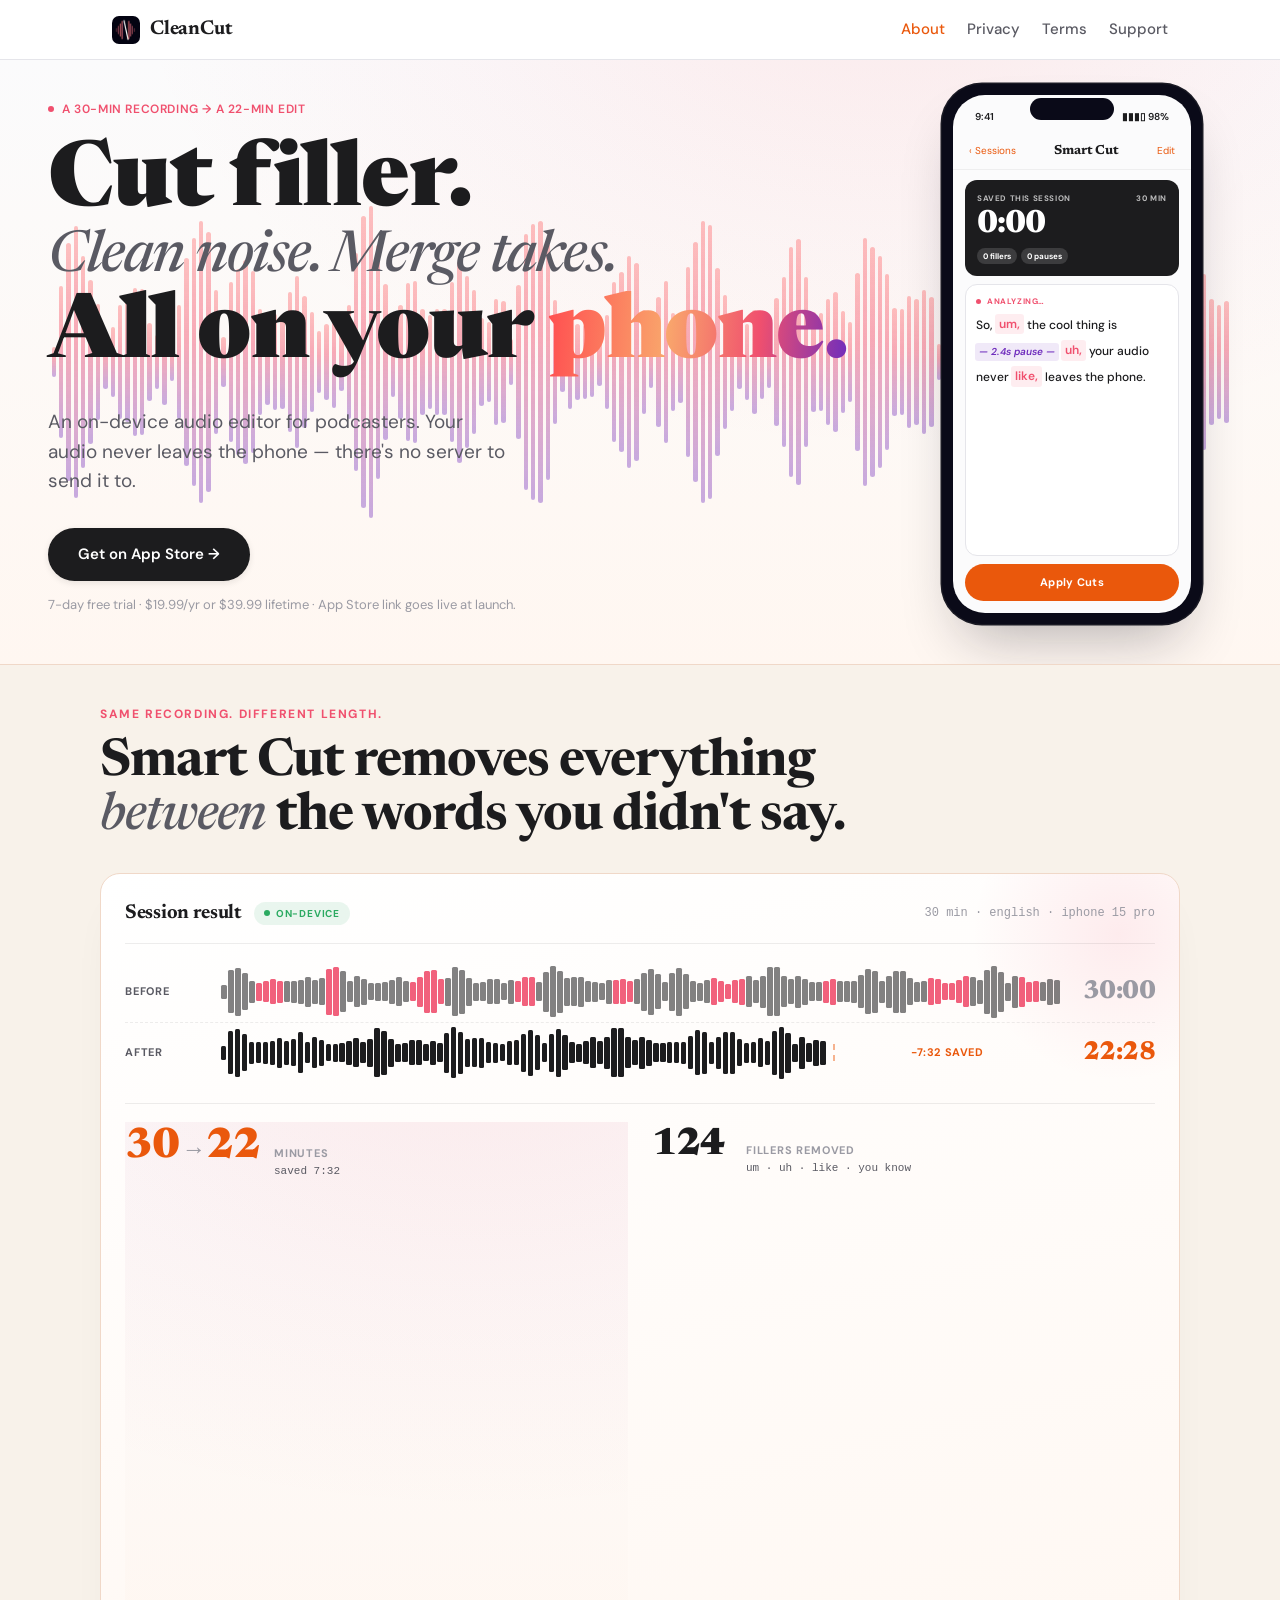
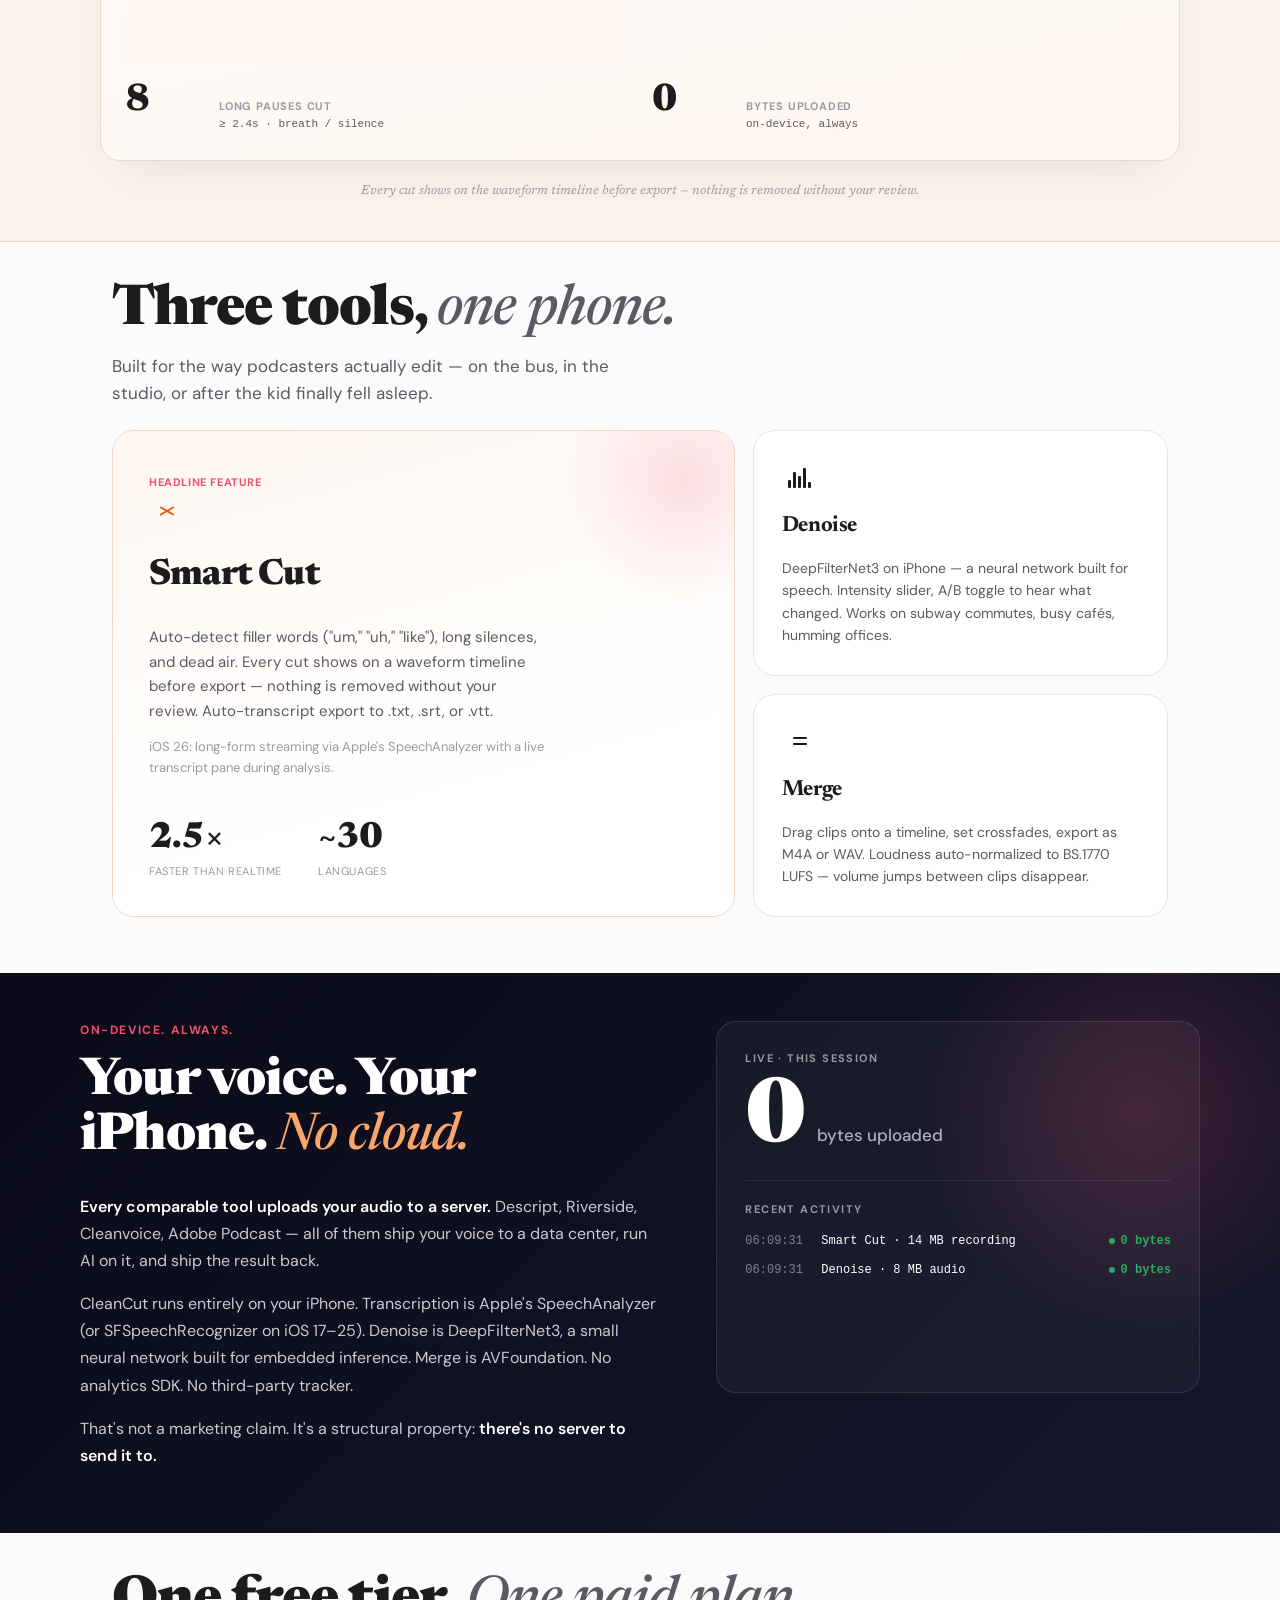
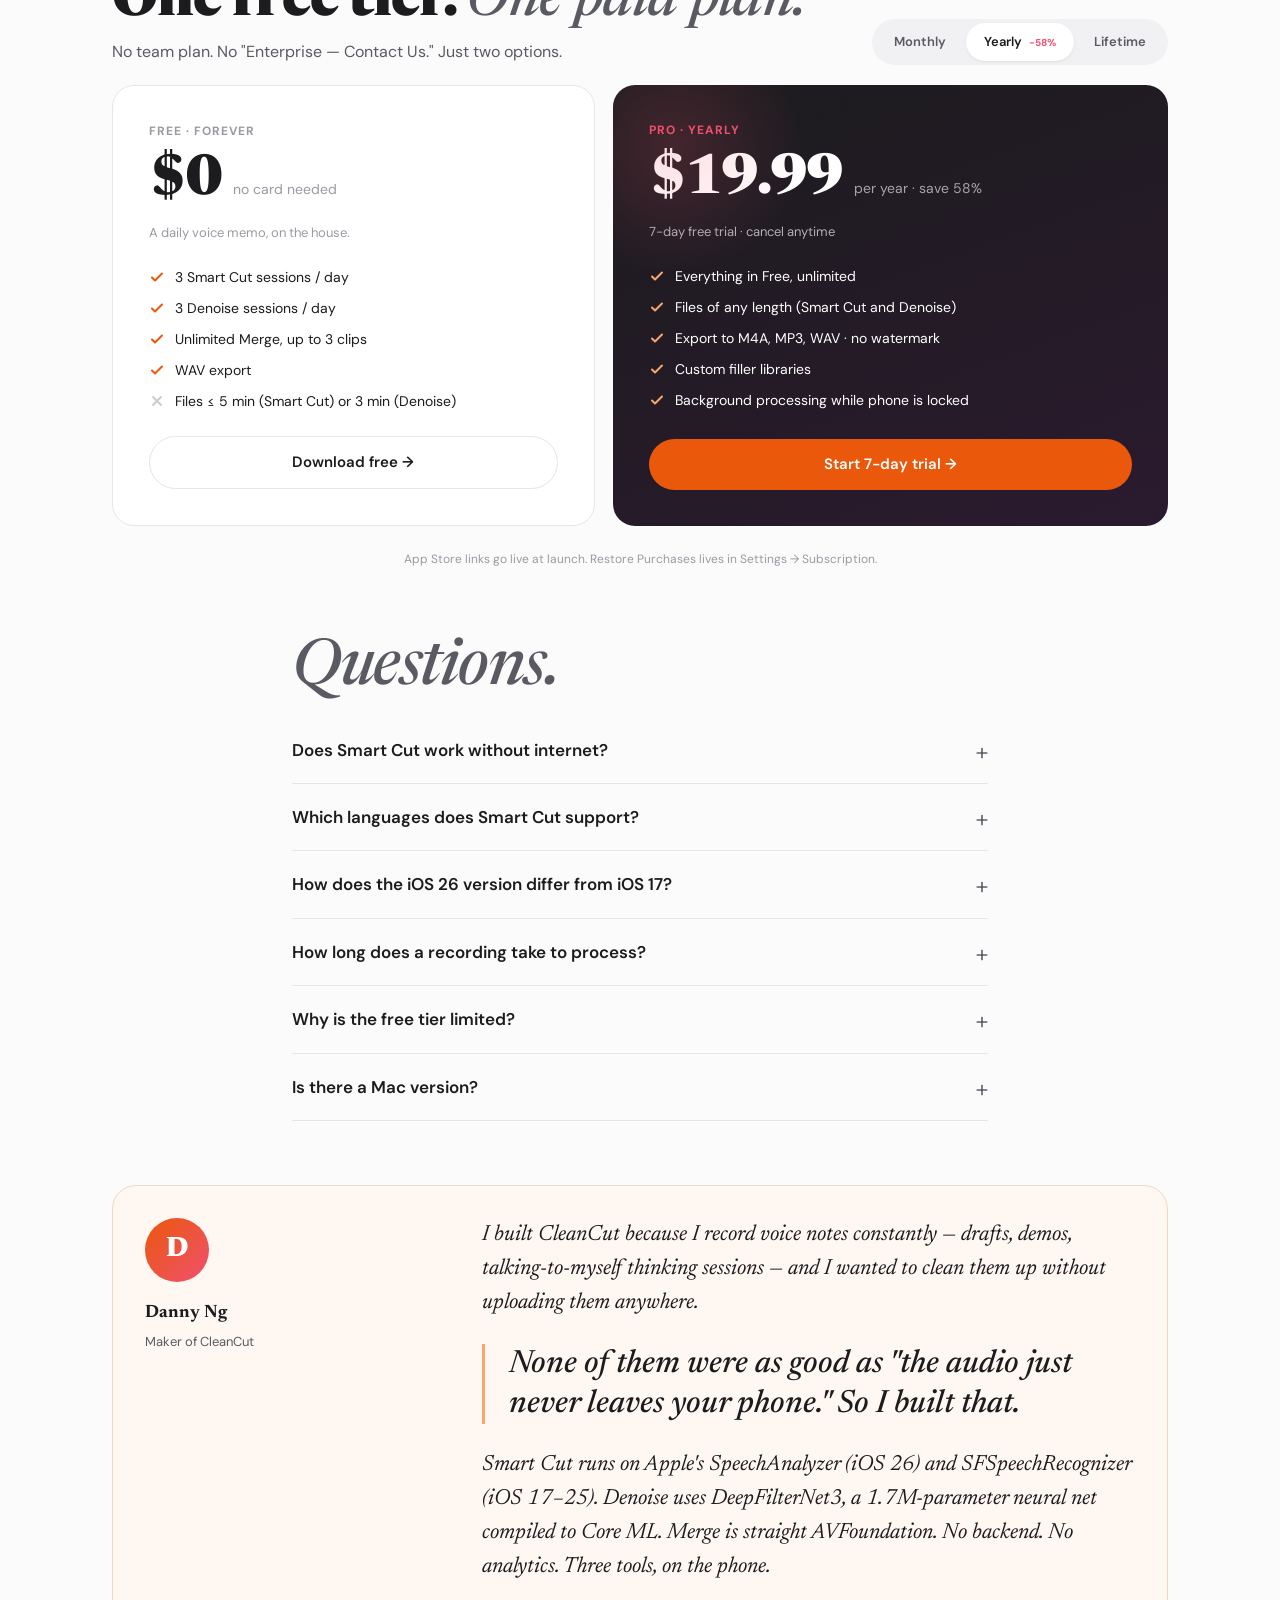
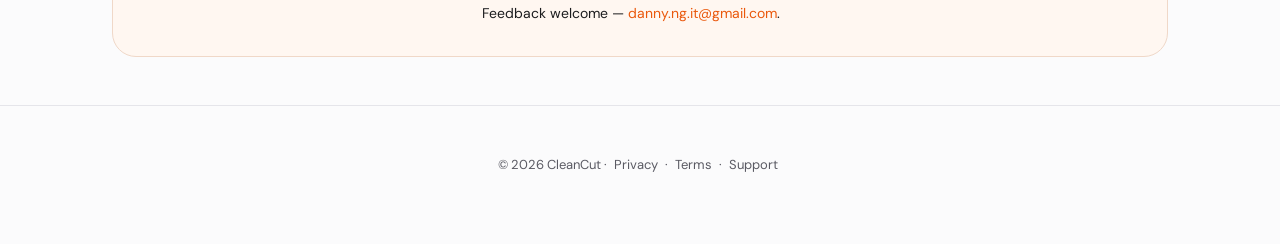
==== commit c5b2771c: "style: tighten section padding across the page Reduce vertical padding/margin on every section anoth" ====
--- a/index.html
+++ b/index.html
@@ -159,7 +159,7 @@
    ==================================================================== */
 .hero {
   position: relative;
-  min-height: 72vh;
+  min-height: 60vh;
   overflow: hidden;
   background:
     radial-gradient(ellipse 1100px 700px at 70% -100px,
@@ -169,7 +169,7 @@
     linear-gradient(180deg, var(--bg) 0%, var(--bg-warm) 100%);
   display: flex;
   align-items: center;
-  padding: 32px 0 56px;
+  padding: 24px 0 40px;
 }
 .wave-bg {
   position: absolute;
@@ -539,7 +539,7 @@
    ==================================================================== */
 .transition {
   background: var(--bg-cream);
-  padding: 56px 24px;
+  padding: 40px 24px;
   border-top: 1px solid var(--border-warm);
   border-bottom: 1px solid var(--border-warm);
 }
@@ -763,7 +763,7 @@
 .features {
   max-width: var(--max);
   margin: 0 auto;
-  padding: 64px 32px 24px;
+  padding: 40px 32px 16px;
 }
 .features h2 {
   font-family: 'Newsreader', Georgia, serif;
@@ -781,7 +781,7 @@
 .features-sub {
   font-size: 17px;
   color: var(--text-soft);
-  margin: 0 0 32px;
+  margin: 0 0 24px;
   max-width: 540px;
   line-height: 1.55;
 }
@@ -953,8 +953,8 @@
 .moat {
   background: linear-gradient(135deg, var(--bg-dark) 0%, var(--bg-dark-card) 100%);
   color: rgba(255,255,255,0.92);
-  margin: 64px 0 0;
-  padding: 64px 24px;
+  margin: 40px 0 0;
+  padding: 48px 24px;
   position: relative;
   overflow: hidden;
 }
@@ -1088,15 +1088,15 @@
 .pricing {
   max-width: var(--max);
   margin: 0 auto;
-  padding: 64px 32px 24px;
+  padding: 40px 32px 16px;
 }
 .pricing-head {
   display: flex;
   align-items: end;
   justify-content: space-between;
   flex-wrap: wrap;
-  gap: 24px;
-  margin-bottom: 28px;
+  gap: 20px;
+  margin-bottom: 20px;
 }
 .pricing h2 {
   font-family: 'Newsreader', Georgia, serif;
@@ -1283,12 +1283,12 @@
 .faq {
   max-width: 760px;
   margin: 0 auto;
-  padding: 64px 32px 24px;
+  padding: 40px 32px 16px;
 }
 .faq h2 {
   font-family: 'Newsreader', Georgia, serif;
   font-size: clamp(40px, 5vw, 64px);
-  margin: 0 0 20px;
+  margin: 0 0 16px;
   font-weight: 800;
   letter-spacing: -1.5px;
   line-height: 1;
@@ -1333,14 +1333,14 @@
    ==================================================================== */
 .founder {
   max-width: var(--max);
-  margin: 40px auto 0;
-  padding: 40px 32px 56px;
+  margin: 24px auto 0;
+  padding: 24px 32px 48px;
 }
 .founder-card {
   background: var(--bg-warm);
   border: 1px solid var(--border-warm);
   border-radius: 24px;
-  padding: 40px 40px;
+  padding: 32px 32px;
   display: grid;
   grid-template-columns: 1fr;
   gap: 20px;
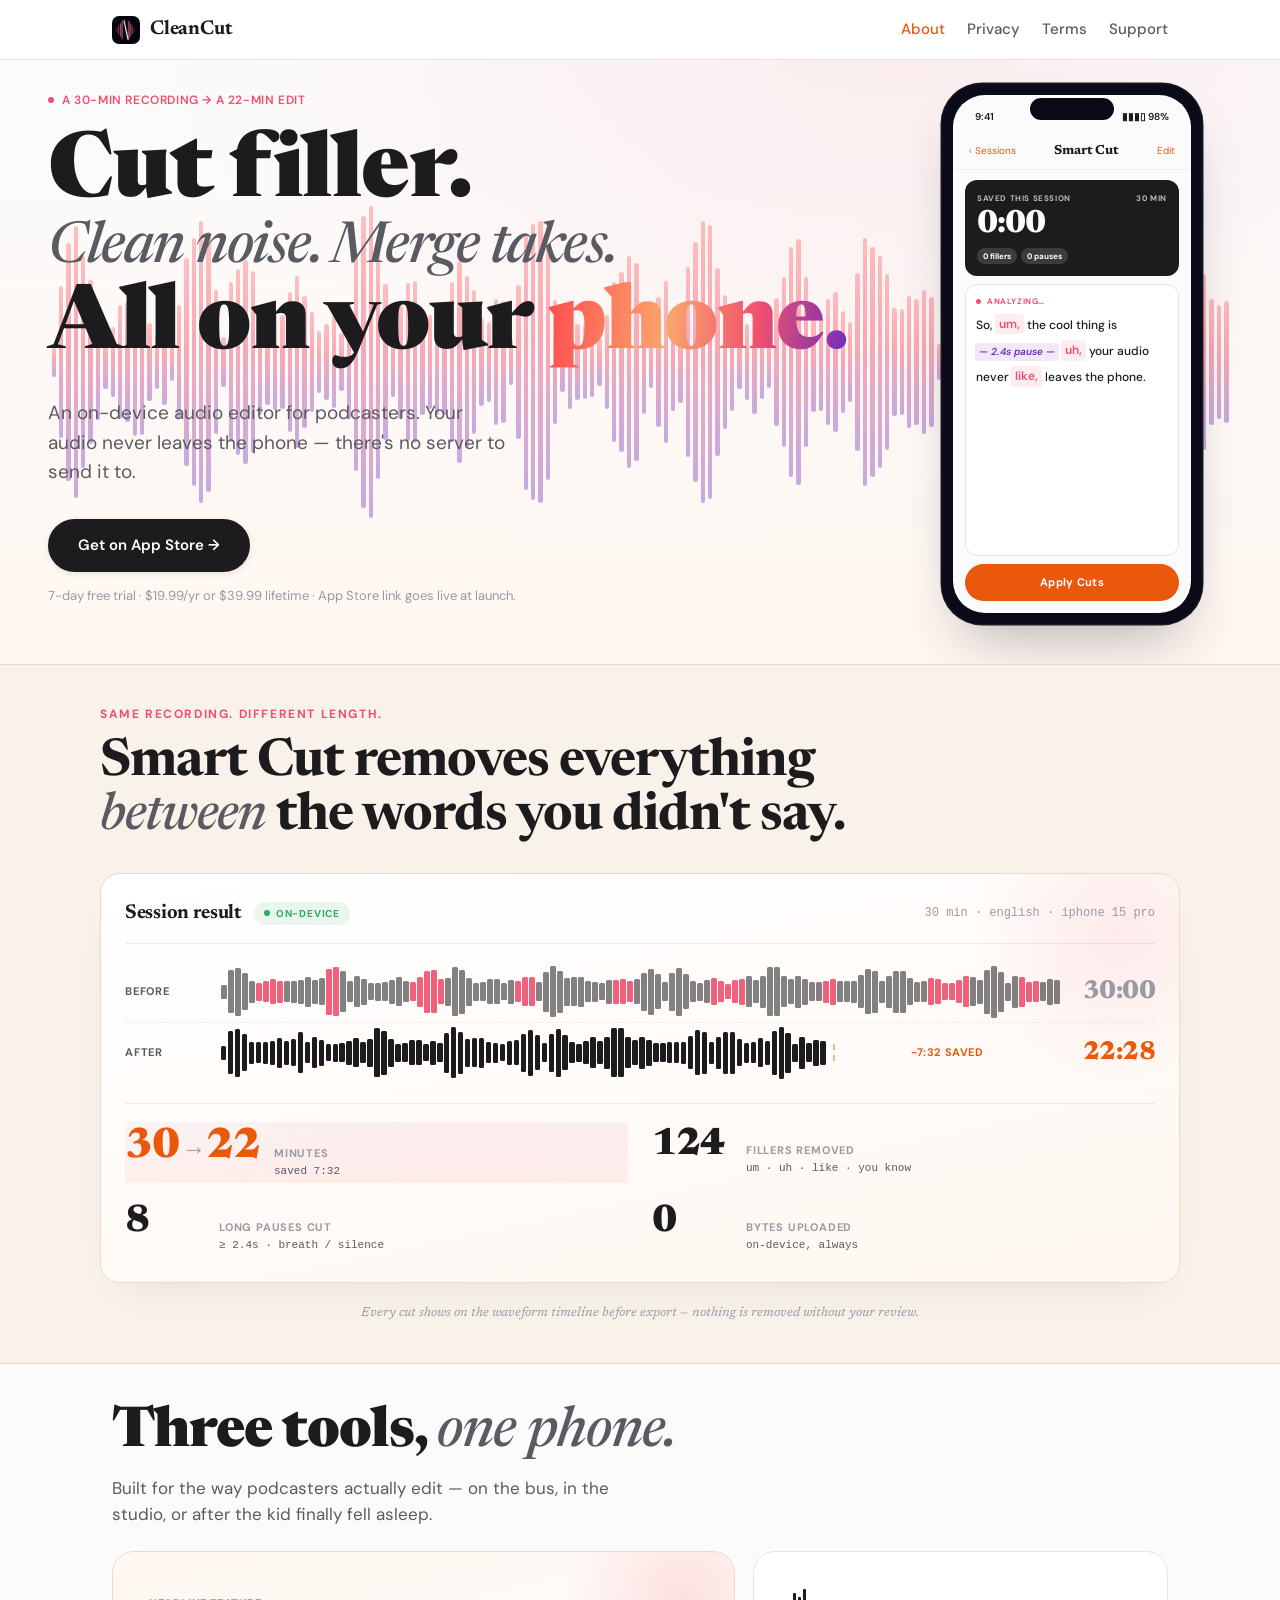
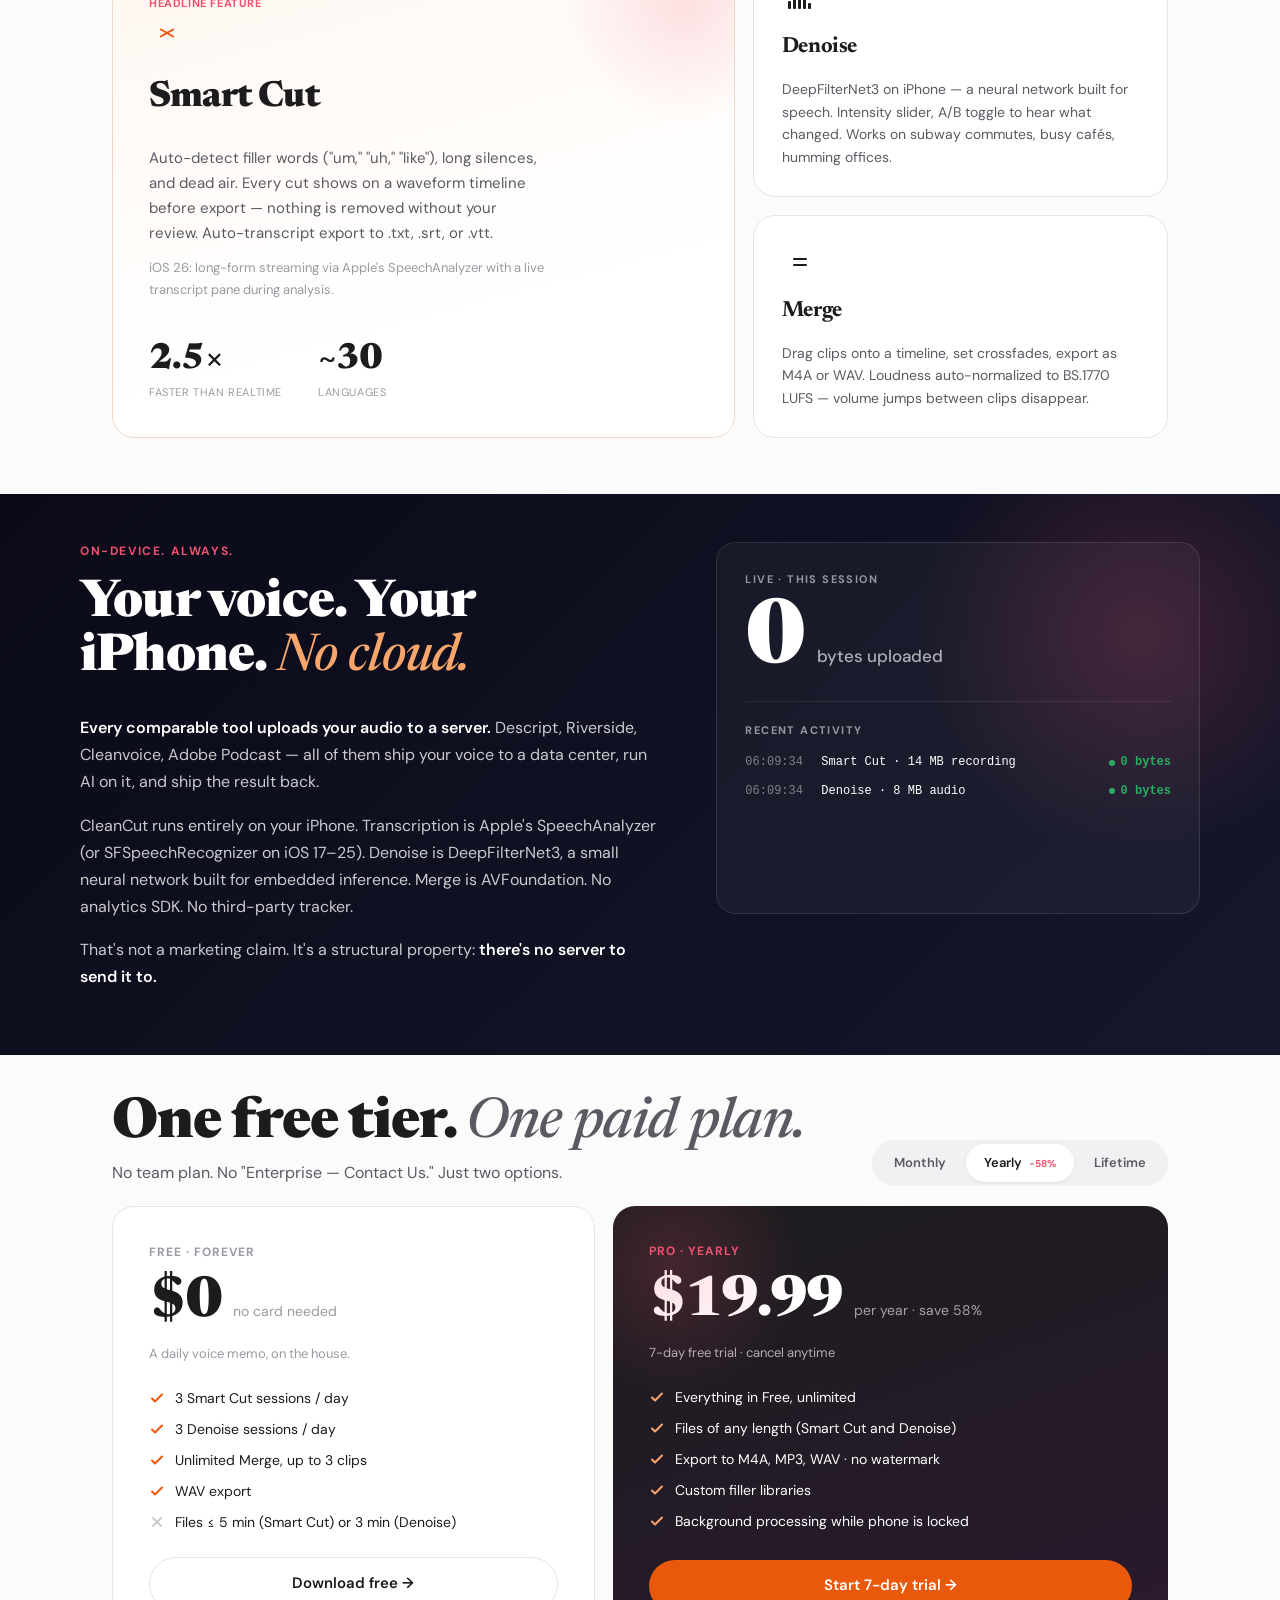
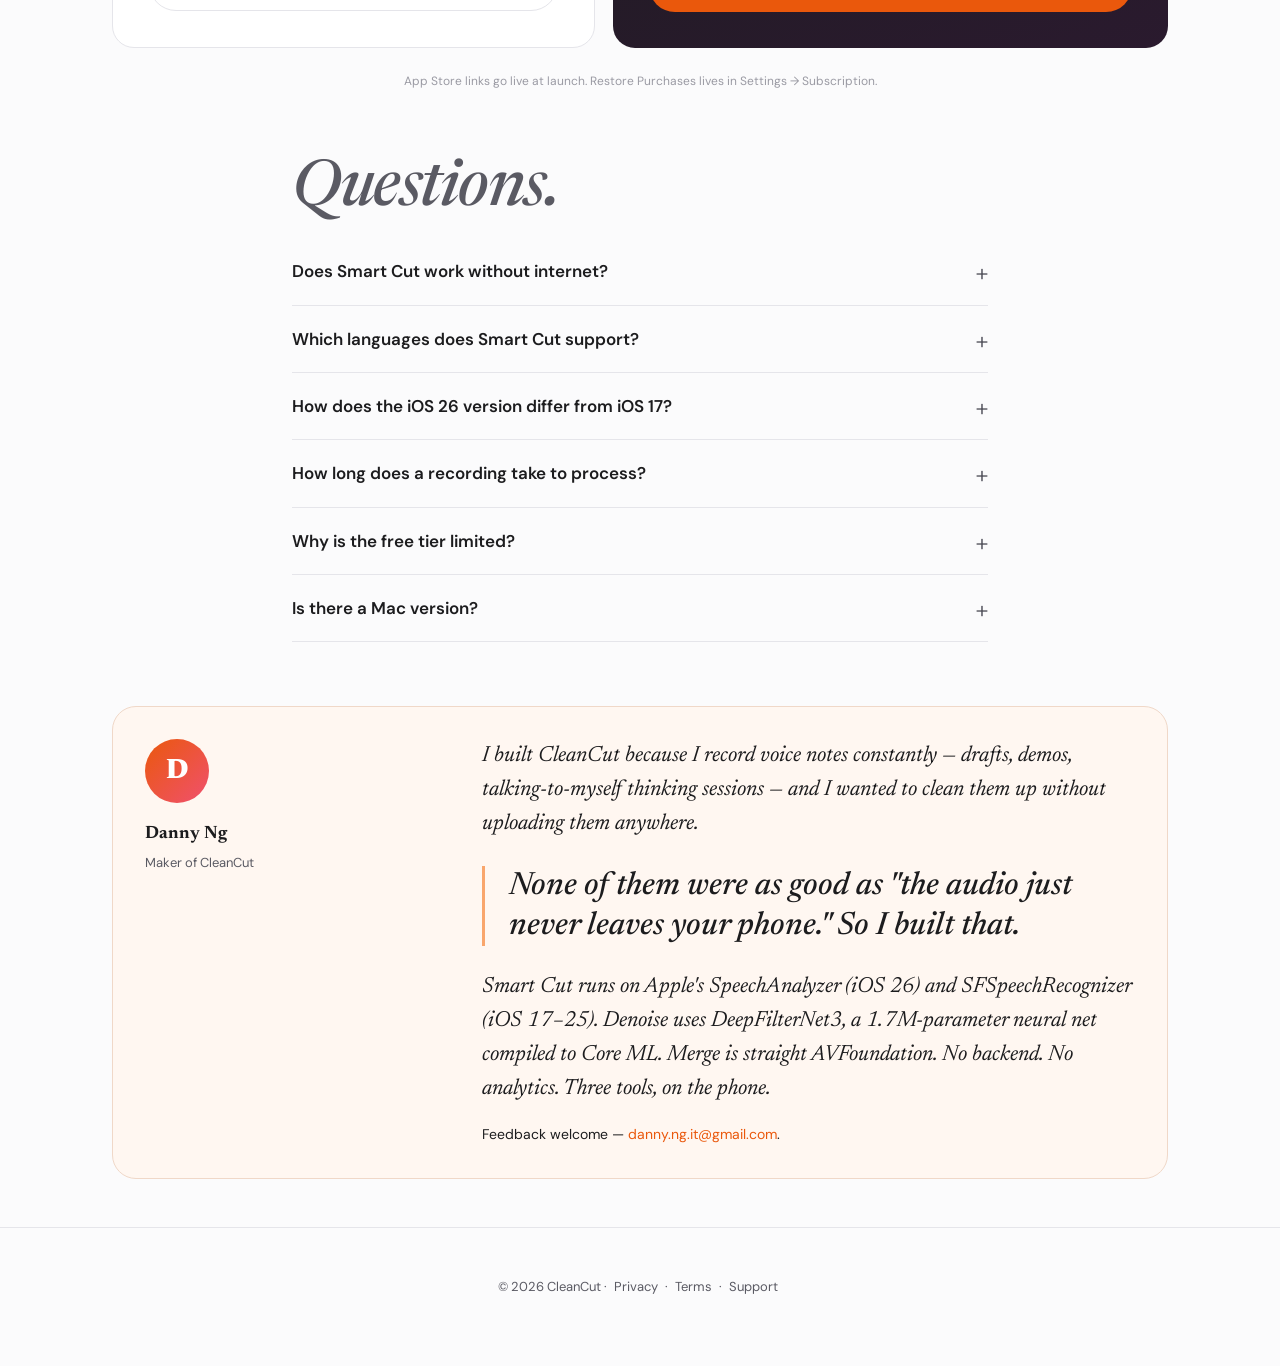
==== commit c79d9416: "fix: remove hero min-height + force grid2 rows to content-only height - Drop min-height: 60vh from ." ====
--- a/index.html
+++ b/index.html
@@ -159,7 +159,6 @@
    ==================================================================== */
 .hero {
   position: relative;
-  min-height: 60vh;
   overflow: hidden;
   background:
     radial-gradient(ellipse 1100px 700px at 70% -100px,
@@ -167,8 +166,6 @@
       rgba(240, 80, 110, 0.04) 40%,
       transparent 70%),
     linear-gradient(180deg, var(--bg) 0%, var(--bg-warm) 100%);
-  display: flex;
-  align-items: center;
   padding: 24px 0 40px;
 }
 .wave-bg {
@@ -204,8 +201,8 @@
   z-index: 1;
   display: grid;
   grid-template-columns: 1fr 320px;
-  gap: 64px;
-  align-items: center;
+  gap: 48px;
+  align-items: start;
   padding: 0 48px;
 }
 
@@ -694,10 +691,12 @@
   border-left: 2px dashed rgba(234, 88, 12, 0.45);
   margin-left: 6px;
 }
-/* 2×2 stat grid — number sits BESIDE label, eliminating any vertical alignment bug. */
+/* 2×2 stat grid — number sits BESIDE label. Force content-only row heights. */
 .grid2 {
   display: grid;
   grid-template-columns: 1fr 1fr;
+  grid-auto-rows: max-content;
+  align-content: start;
   gap: 16px 24px;
   margin-top: 20px;
   padding-top: 18px;
@@ -708,6 +707,7 @@
 .grid2-cell {
   display: flex;
   align-items: baseline;
+  align-self: start;
   gap: 14px;
   padding: 4px 0;
 }
